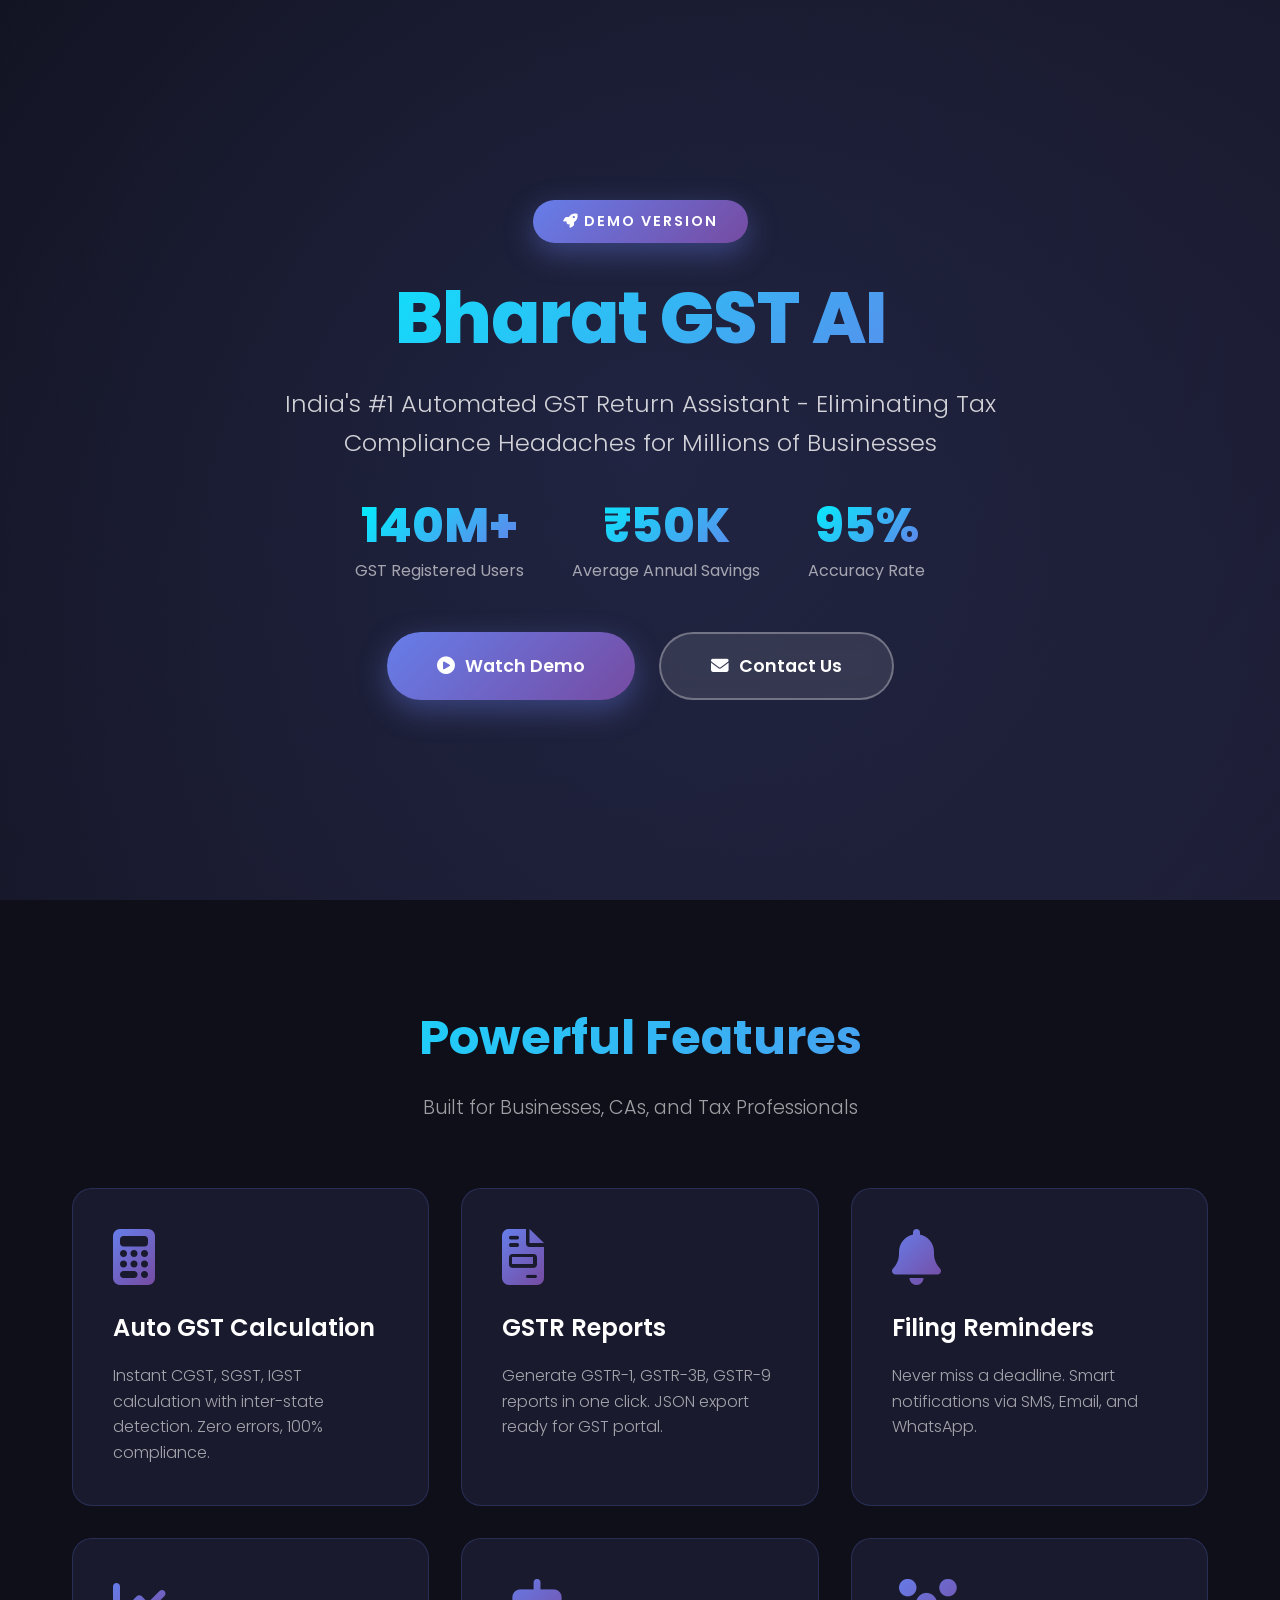
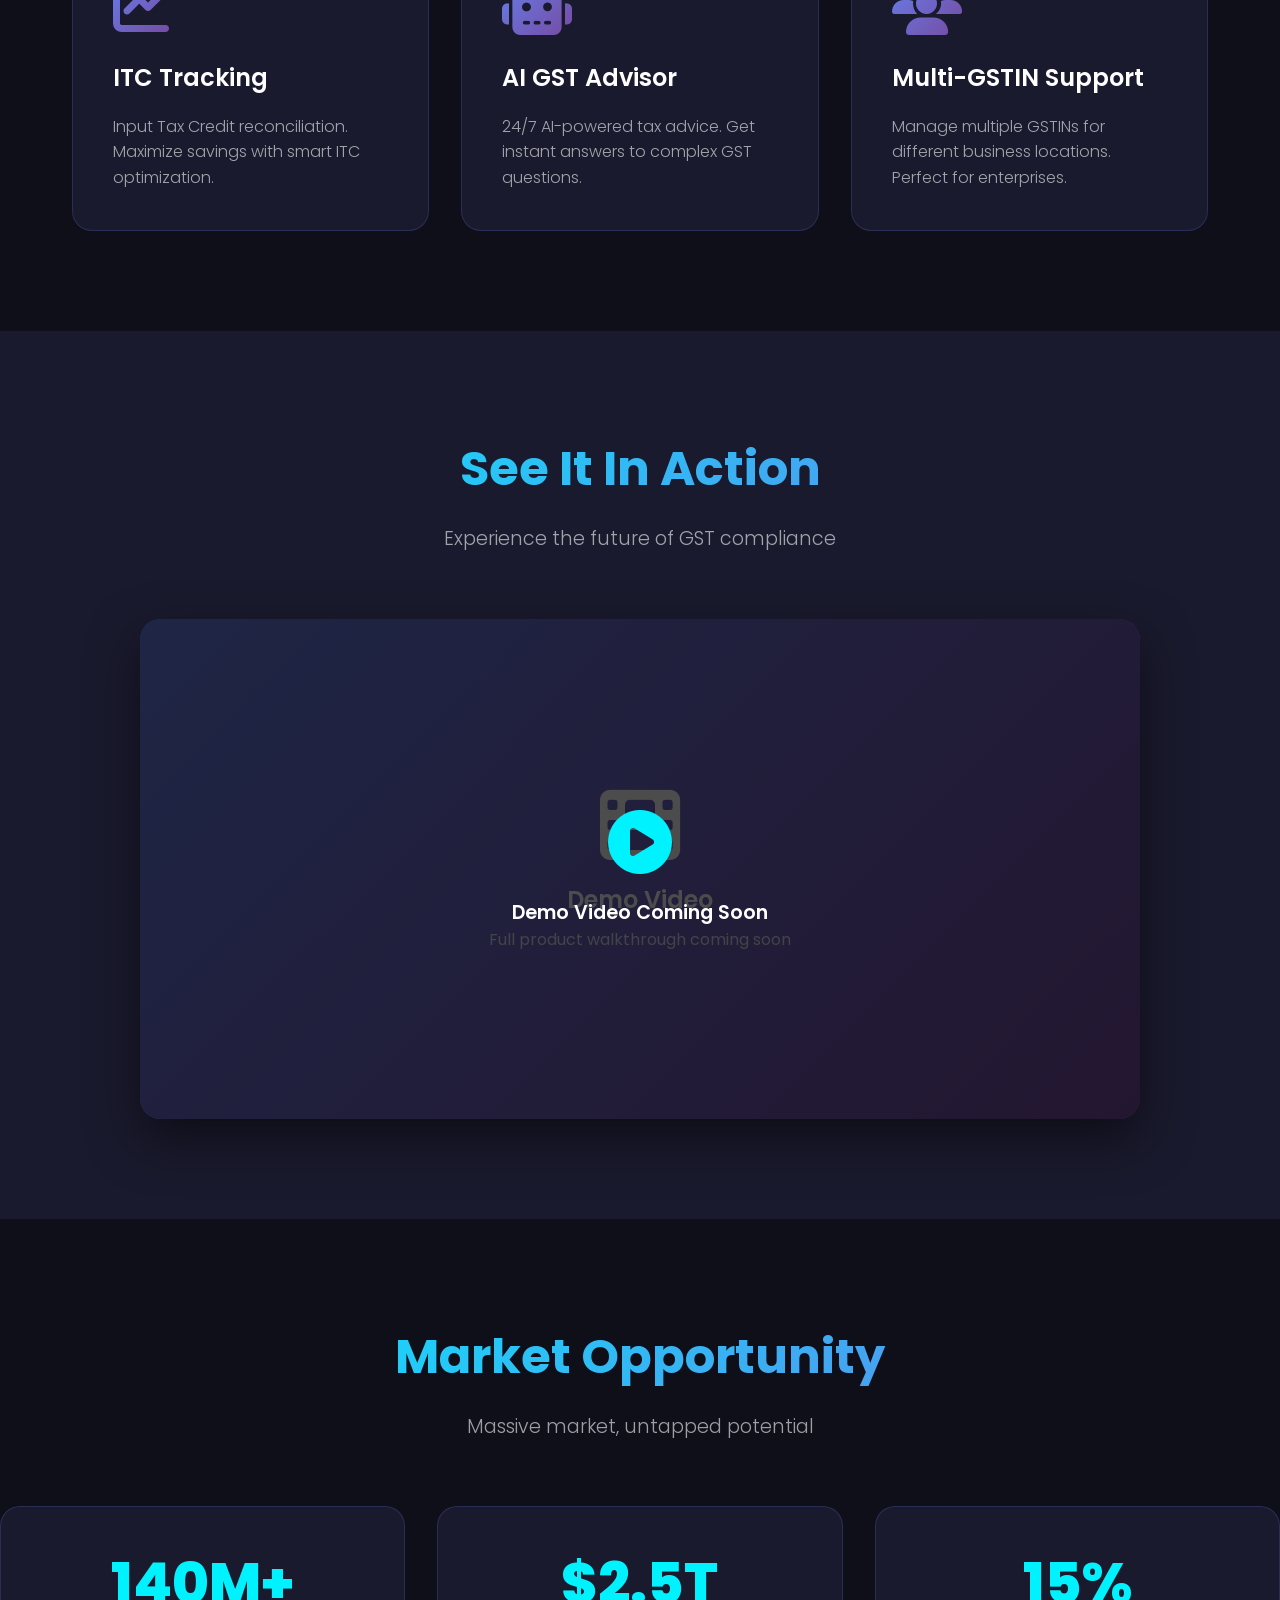
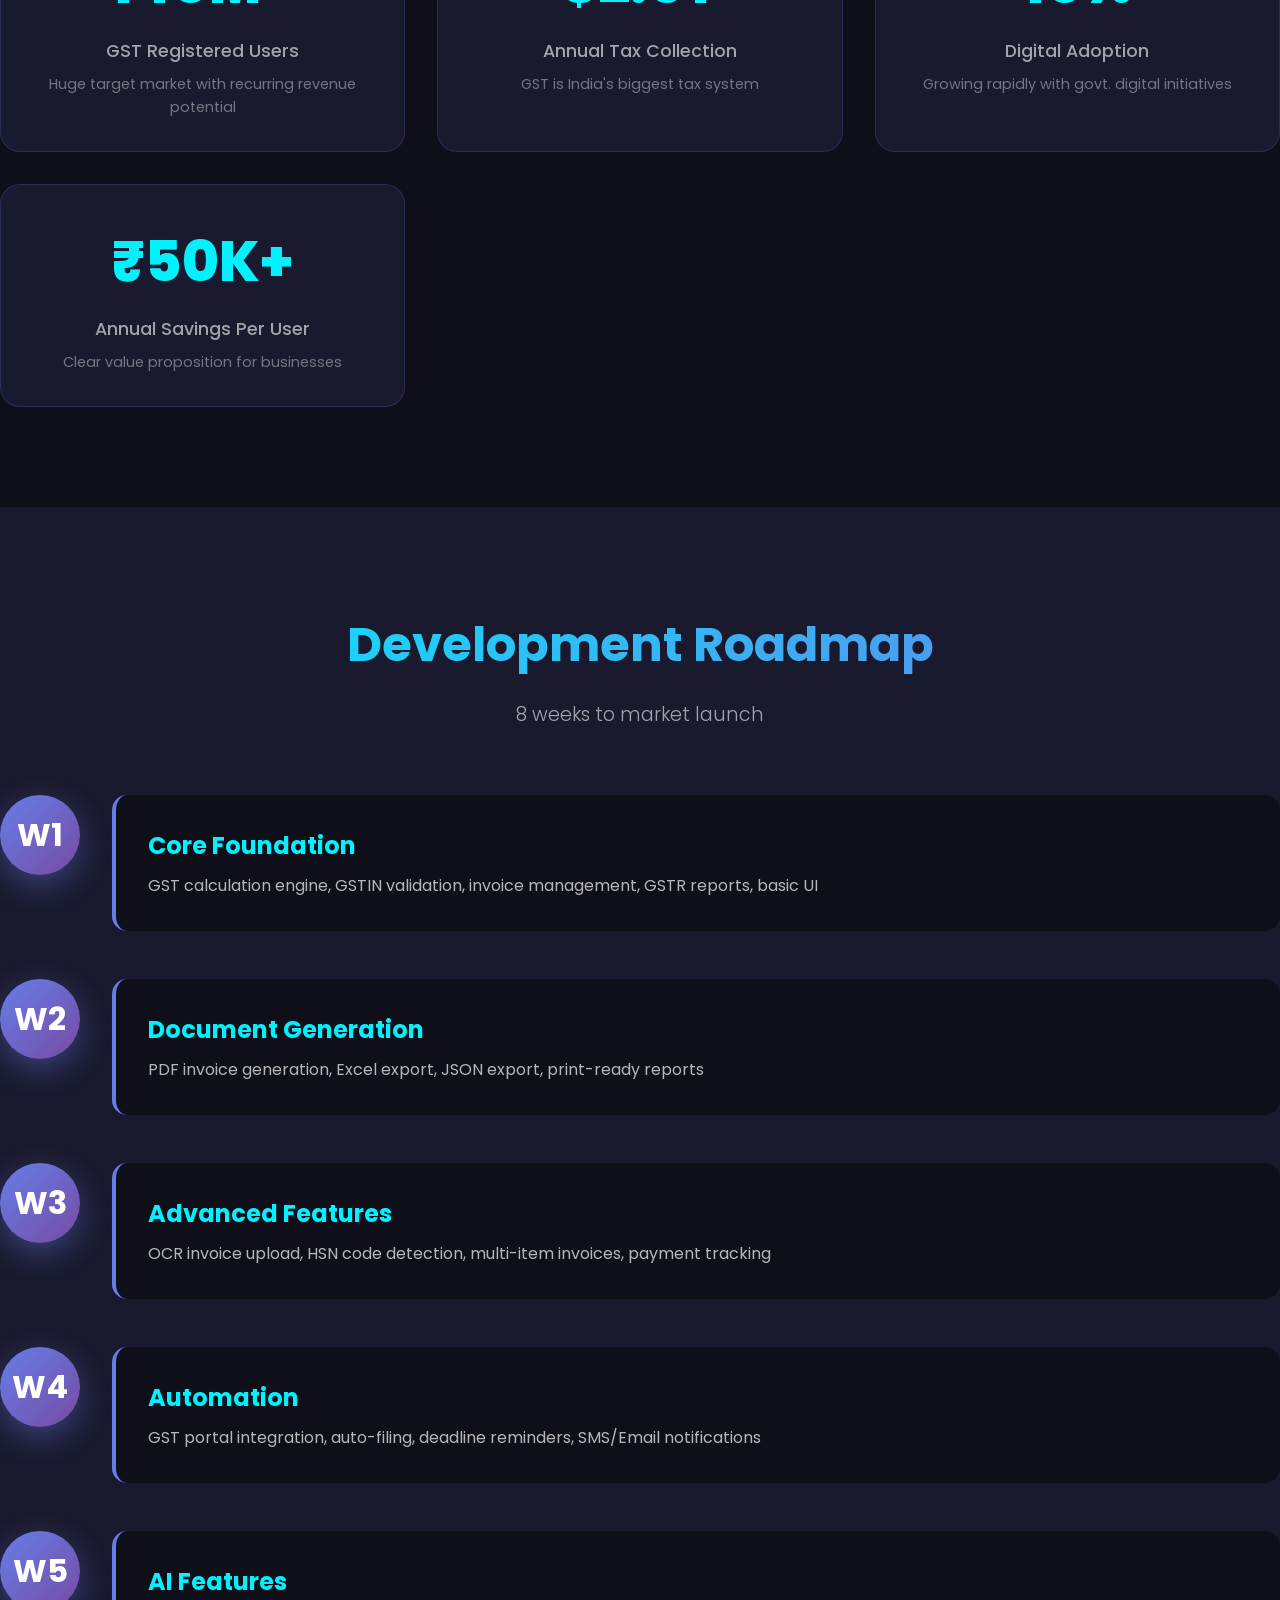
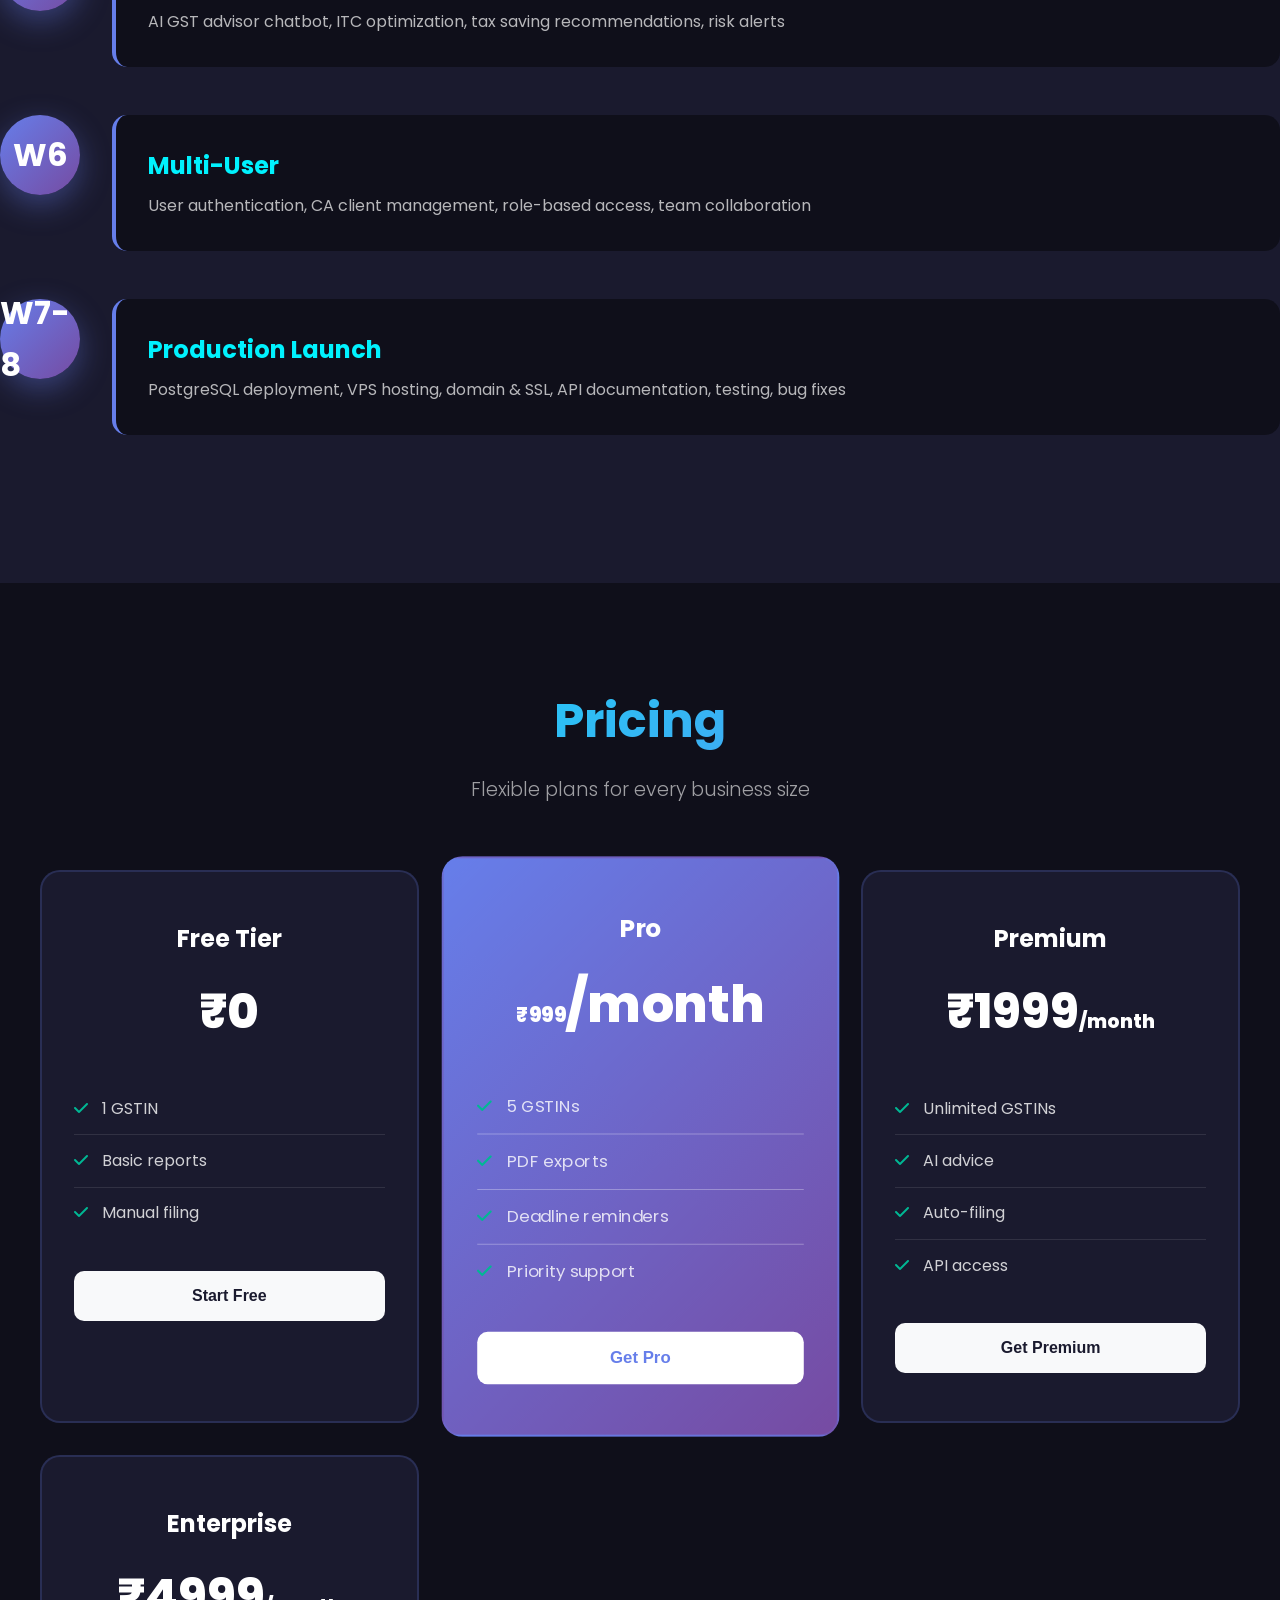
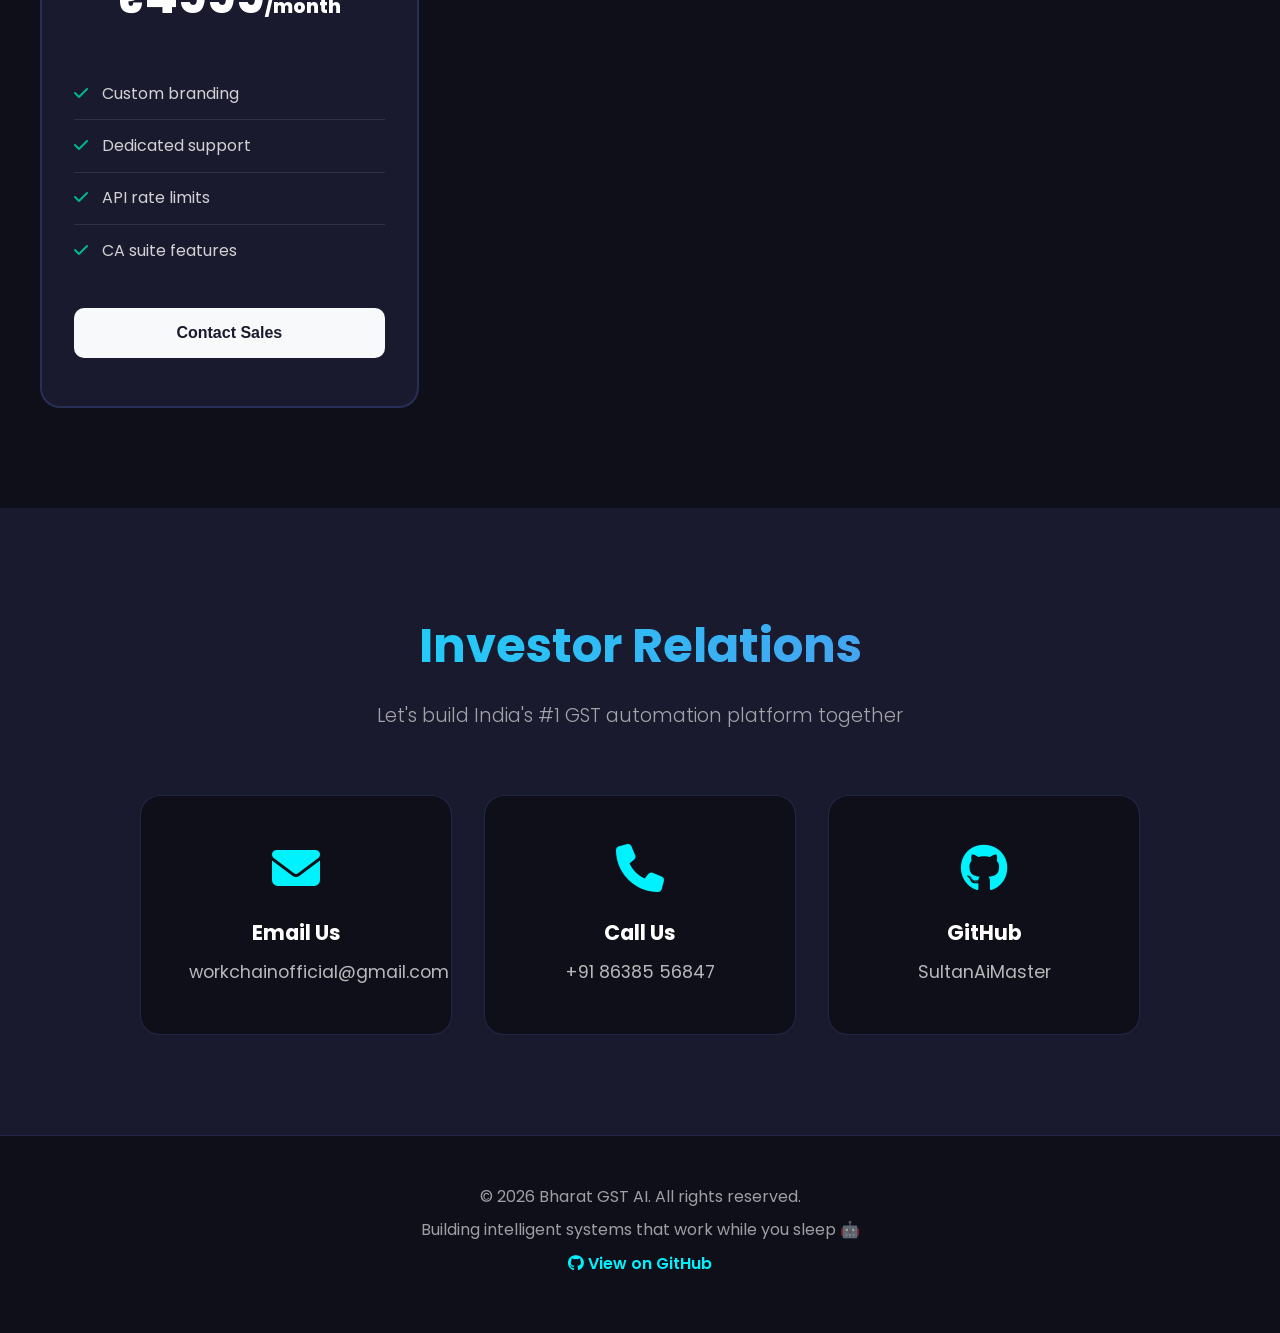
==== index.html @ 95b2fabf "Added investor demo version home page - Professional landing page" ====
<!DOCTYPE html>
<html lang="en">
<head>
    <meta charset="UTF-8">
    <meta name="viewport" content="width=device-width, initial-scale=1.0">
    <title>Bharat GST AI - Demo Version | Investor Pitch</title>
    <link rel="stylesheet" href="https://cdnjs.cloudflare.com/ajax/libs/font-awesome/6.4.0/css/all.min.css">
    <link href="https://fonts.googleapis.com/css2?family=Poppins:wght@300;400;500;600;700;800&display=swap" rel="stylesheet">
    <style>
        :root {
            --primary: #667eea;
            --secondary: #764ba2;
            --accent: #00f2fe;
            --dark: #1a1a2e;
            --darker: #0f0f1a;
            --light: #f8f9fa;
            --success: #00b894;
            --warning: #fdcb6e;
            --danger: #d63031;
        }

        * {
            margin: 0;
            padding: 0;
            box-sizing: border-box;
        }

        body {
            font-family: 'Poppins', sans-serif;
            background: var(--dark);
            color: white;
            overflow-x: hidden;
            line-height: 1.6;
        }

        /* Hero Section */
        .hero {
            min-height: 100vh;
            background: linear-gradient(135deg, var(--darker) 0%, var(--dark) 100%);
            display: flex;
            align-items: center;
            justify-content: center;
            position: relative;
            overflow: hidden;
        }

        .hero::before {
            content: '';
            position: absolute;
            top: -50%;
            left: -50%;
            width: 200%;
            height: 200%;
            background: radial-gradient(circle, rgba(102, 126, 234, 0.15) 0%, transparent 70%);
            animation: pulse 8s ease-in-out infinite;
        }

        @keyframes pulse {
            0%, 100% { transform: scale(1); opacity: 0.5; }
            50% { transform: scale(1.1); opacity: 0.8; }
        }

        .hero-content {
            text-align: center;
            z-index: 2;
            padding: 2rem;
            max-width: 1200px;
        }

        .hero-badge {
            display: inline-block;
            background: linear-gradient(135deg, var(--primary), var(--secondary));
            padding: 10px 30px;
            border-radius: 50px;
            font-size: 0.9rem;
            font-weight: 600;
            letter-spacing: 2px;
            text-transform: uppercase;
            margin-bottom: 2rem;
            box-shadow: 0 10px 30px rgba(102, 126, 234, 0.4);
            animation: float 3s ease-in-out infinite;
        }

        @keyframes float {
            0%, 100% { transform: translateY(0px); }
            50% { transform: translateY(-10px); }
        }

        .hero h1 {
            font-size: 4.5rem;
            font-weight: 800;
            background: linear-gradient(135deg, var(--accent), var(--primary));
            -webkit-background-clip: text;
            -webkit-text-fill-color: transparent;
            background-clip: text;
            margin-bottom: 1.5rem;
            letter-spacing: -1px;
            line-height: 1.2;
        }

        .hero p {
            font-size: 1.5rem;
            color: rgba(255, 255, 255, 0.8);
            margin-bottom: 2.5rem;
            max-width: 800px;
            margin-left: auto;
            margin-right: auto;
            font-weight: 300;
        }

        .hero-stats {
            display: flex;
            justify-content: center;
            gap: 3rem;
            margin-bottom: 3rem;
            flex-wrap: wrap;
        }

        .stat-item {
            text-align: center;
        }

        .stat-number {
            font-size: 3rem;
            font-weight: 800;
            background: linear-gradient(135deg, var(--accent), var(--primary));
            -webkit-background-clip: text;
            -webkit-text-fill-color: transparent;
            background-clip: text;
            line-height: 1;
        }

        .stat-label {
            color: rgba(255, 255, 255, 0.6);
            font-size: 1rem;
            margin-top: 0.5rem;
        }

        .cta-group {
            display: flex;
            gap: 1.5rem;
            justify-content: center;
            flex-wrap: wrap;
        }

        .cta-btn {
            padding: 18px 50px;
            border: none;
            border-radius: 50px;
            font-size: 1.1rem;
            font-weight: 600;
            cursor: pointer;
            transition: all 0.3s;
            text-decoration: none;
            display: inline-flex;
            align-items: center;
            gap: 10px;
        }

        .cta-primary {
            background: linear-gradient(135deg, var(--primary), var(--secondary));
            color: white;
            box-shadow: 0 10px 30px rgba(102, 126, 234, 0.4);
        }

        .cta-primary:hover {
            transform: translateY(-5px);
            box-shadow: 0 15px 40px rgba(102, 126, 234, 0.6);
        }

        .cta-secondary {
            background: rgba(255, 255, 255, 0.1);
            color: white;
            border: 2px solid rgba(255, 255, 255, 0.3);
            backdrop-filter: blur(10px);
        }

        .cta-secondary:hover {
            background: rgba(255, 255, 255, 0.2);
            transform: translateY(-5px);
        }

        /* Features Section */
        .features {
            padding: 100px 0;
            background: var(--darker);
        }

        .features .container {
            max-width: 1200px;
            margin: 0 auto;
            padding: 0 2rem;
        }

        .section-title {
            text-align: center;
            font-size: 3rem;
            font-weight: 700;
            margin-bottom: 1rem;
            background: linear-gradient(135deg, var(--accent), var(--primary));
            -webkit-background-clip: text;
            -webkit-text-fill-color: transparent;
            background-clip: text;
        }

        .section-subtitle {
            text-align: center;
            font-size: 1.2rem;
            color: rgba(255, 255, 255, 0.6);
            margin-bottom: 4rem;
            font-weight: 300;
        }

        .features-grid {
            display: grid;
            grid-template-columns: repeat(auto-fit, minmax(350px, 1fr));
            gap: 2rem;
        }

        .feature-card {
            background: var(--dark);
            border-radius: 20px;
            padding: 2.5rem;
            border: 1px solid rgba(102, 126, 234, 0.2);
            transition: all 0.3s;
            position: relative;
            overflow: hidden;
        }

        .feature-card::before {
            content: '';
            position: absolute;
            top: 0;
            left: -100%;
            width: 100%;
            height: 100%;
            background: linear-gradient(90deg, transparent, rgba(102, 126, 234, 0.1), transparent);
            transition: left 0.5s;
        }

        .feature-card:hover::before {
            left: 100%;
        }

        .feature-card:hover {
            transform: translateY(-10px);
            border-color: var(--primary);
            box-shadow: 0 20px 50px rgba(102, 126, 234, 0.3);
        }

        .feature-icon {
            font-size: 3.5rem;
            margin-bottom: 1.5rem;
            background: linear-gradient(135deg, var(--primary), var(--secondary));
            -webkit-background-clip: text;
            -webkit-text-fill-color: transparent;
            background-clip: text;
        }

        .feature-card h3 {
            font-size: 1.5rem;
            margin-bottom: 1rem;
            font-weight: 600;
        }

        .feature-card p {
            color: rgba(255, 255, 255, 0.6);
            font-size: 1rem;
            font-weight: 300;
        }

        /* Demo Section */
        .demo {
            padding: 100px 0;
            background: var(--dark);
        }

        .demo-video {
            max-width: 1000px;
            margin: 0 auto;
            border-radius: 20px;
            overflow: hidden;
            box-shadow: 0 20px 50px rgba(0, 0, 0, 0.5);
            position: relative;
        }

        .demo-video video {
            width: 100%;
            display: block;
        }

        .demo-overlay {
            position: absolute;
            top: 0;
            left: 0;
            right: 0;
            bottom: 0;
            background: rgba(0, 0, 0, 0.7);
            display: flex;
            align-items: center;
            justify-content: center;
            flex-direction: column;
            gap: 1.5rem;
        }

        .demo-overlay i {
            font-size: 4rem;
            color: var(--accent);
            animation: pulse 2s ease-in-out infinite;
        }

        .demo-overlay p {
            font-size: 1.2rem;
            font-weight: 600;
        }

        /* Market Size Section */
        .market-size {
            padding: 100px 0;
            background: var(--darker);
        }

        .market-grid {
            display: grid;
            grid-template-columns: repeat(auto-fit, minmax(300px, 1fr));
            gap: 2rem;
        }

        .market-card {
            background: var(--dark);
            border-radius: 20px;
            padding: 2rem;
            text-align: center;
            border: 1px solid rgba(102, 126, 234, 0.2);
        }

        .market-number {
            font-size: 3.5rem;
            font-weight: 800;
            margin-bottom: 0.5rem;
            color: var(--accent);
        }

        .market-label {
            font-size: 1.1rem;
            color: rgba(255, 255, 255, 0.6);
            font-weight: 500;
        }

        .market-card p {
            color: rgba(255, 255, 255, 0.4);
            font-size: 0.9rem;
            margin-top: 0.5rem;
        }

        /* Timeline Section */
        .timeline {
            padding: 100px 0;
            background: var(--dark);
        }

        .timeline-item {
            display: flex;
            gap: 2rem;
            margin-bottom: 3rem;
            align-items: flex-start;
        }

        .timeline-marker {
            width: 80px;
            height: 80px;
            border-radius: 50%;
            background: linear-gradient(135deg, var(--primary), var(--secondary));
            display: flex;
            align-items: center;
            justify-content: center;
            flex-shrink: 0;
            font-size: 2rem;
            font-weight: 700;
            box-shadow: 0 10px 30px rgba(102, 126, 234, 0.4);
        }

        .timeline-content {
            flex: 1;
            background: var(--darker);
            padding: 2rem;
            border-radius: 15px;
            border-left: 4px solid var(--primary);
        }

        .timeline-content h3 {
            font-size: 1.5rem;
            margin-bottom: 0.5rem;
            color: var(--accent);
        }

        .timeline-content p {
            color: rgba(255, 255, 255, 0.7);
        }

        /* Pricing Section */
        .pricing {
            padding: 100px 0;
            background: var(--darker);
        }

        .pricing-grid {
            display: grid;
            grid-template-columns: repeat(auto-fit, minmax(300px, 1fr));
            gap: 2rem;
            max-width: 1200px;
            margin: 0 auto;
        }

        .pricing-card {
            background: var(--dark);
            border-radius: 20px;
            padding: 3rem 2rem;
            text-align: center;
            border: 2px solid rgba(102, 126, 234, 0.2);
            transition: all 0.3s;
        }

        .pricing-card:hover {
            transform: translateY(-10px);
            border-color: var(--primary);
            box-shadow: 0 20px 50px rgba(102, 126, 234, 0.3);
        }

        .pricing-card.featured {
            background: linear-gradient(135deg, var(--primary), var(--secondary));
            transform: scale(1.05);
        }

        .pricing-card.featured:hover {
            transform: scale(1.05) translateY(-10px);
        }

        .pricing-name {
            font-size: 1.5rem;
            font-weight: 700;
            margin-bottom: 1rem;
        }

        .pricing-price {
            font-size: 3rem;
            font-weight: 800;
            margin-bottom: 2rem;
        }

        .pricing-amount {
            font-size: 1.2rem;
        }

        .pricing-features {
            list-style: none;
            text-align: left;
            margin-bottom: 2rem;
        }

        .pricing-features li {
            padding: 0.8rem 0;
            border-bottom: 1px solid rgba(255, 255, 255, 0.1);
            color: rgba(255, 255, 255, 0.8);
        }

        .pricing-features li:last-child {
            border-bottom: none;
        }

        .pricing-features i {
            color: var(--success);
            margin-right: 10px;
        }

        .pricing-btn {
            width: 100%;
            padding: 1rem 2rem;
            border: none;
            border-radius: 10px;
            font-size: 1rem;
            font-weight: 600;
            cursor: pointer;
            transition: all 0.3s;
            background: var(--light);
            color: var(--dark);
        }

        .pricing-btn:hover {
            transform: scale(1.05);
        }

        /* Contact Section */
        .contact {
            padding: 100px 0;
            background: var(--dark);
            text-align: center;
        }

        .contact-grid {
            display: grid;
            grid-template-columns: repeat(auto-fit, minmax(300px, 1fr));
            gap: 2rem;
            max-width: 1000px;
            margin: 0 auto;
        }

        .contact-card {
            background: var(--darker);
            padding: 3rem;
            border-radius: 20px;
            border: 1px solid rgba(102, 126, 234, 0.2);
            transition: all 0.3s;
        }

        .contact-card:hover {
            transform: translateY(-5px);
            border-color: var(--primary);
        }

        .contact-card i {
            font-size: 3rem;
            margin-bottom: 1.5rem;
            color: var(--accent);
        }

        .contact-card h3 {
            font-size: 1.3rem;
            margin-bottom: 0.5rem;
        }

        .contact-card p {
            color: rgba(255, 255, 255, 0.7);
            font-size: 1.1rem;
        }

        /* Footer */
        footer {
            background: var(--darker);
            padding: 3rem 2rem;
            text-align: center;
            border-top: 1px solid rgba(102, 126, 234, 0.2);
        }

        footer p {
            color: rgba(255, 255, 255, 0.6);
            margin-bottom: 0.5rem;
        }

        footer .github-link {
            color: var(--accent);
            text-decoration: none;
            font-weight: 600;
            transition: all 0.3s;
        }

        footer .github-link:hover {
            color: var(--primary);
        }

        /* Responsive */
        @media (max-width: 768px) {
            .hero h1 {
                font-size: 2.8rem;
            }

            .hero p {
                font-size: 1.1rem;
            }

            .hero-stats {
                gap: 1.5rem;
            }

            .stat-number {
                font-size: 2.5rem;
            }

            .features-grid,
            .market-grid,
            .pricing-grid {
                grid-template-columns: 1fr;
            }

            .timeline-item {
                flex-direction: column;
            }

            .timeline-marker {
                width: 60px;
                height: 60px;
                font-size: 1.5rem;
            }

            section {
                padding: 60px 0;
            }
        }

        /* Animations */
        .fade-in {
            animation: fadeIn 1s ease-in;
        }

        @keyframes fadeIn {
            from {
                opacity: 0;
                transform: translateY(30px);
            }
            to {
                opacity: 1;
                transform: translateY(0);
            }
        }

        .slide-up {
            animation: slideUp 0.8s ease-out;
        }

        @keyframes slideUp {
            from {
                opacity: 0;
                transform: translateY(50px);
            }
            to {
                opacity: 1;
                transform: translateY(0);
            }
        }
    </style>
</head>
<body>
    <!-- Hero Section -->
    <section class="hero">
        <div class="hero-content">
            <span class="hero-badge">
                <i class="fas fa-rocket"></i> DEMO VERSION
            </span>
            <h1>Bharat GST AI</h1>
            <p>India's #1 Automated GST Return Assistant - Eliminating Tax Compliance Headaches for Millions of Businesses</p>
            
            <div class="hero-stats fade-in">
                <div class="stat-item">
                    <div class="stat-number">140M+</div>
                    <div class="stat-label">GST Registered Users</div>
                </div>
                <div class="stat-item">
                    <div class="stat-number">₹50K</div>
                    <div class="stat-label">Average Annual Savings</div>
                </div>
                <div class="stat-item">
                    <div class="stat-number">95%</div>
                    <div class="stat-label">Accuracy Rate</div>
                </div>
            </div>
            
            <div class="cta-group slide-up">
                <a href="#demo" class="cta-btn cta-primary">
                    <i class="fas fa-play-circle"></i> Watch Demo
                </a>
                <a href="#contact" class="cta-btn cta-secondary">
                    <i class="fas fa-envelope"></i> Contact Us
                </a>
            </div>
        </div>
    </section>

    <!-- Features Section -->
    <section class="features" id="features">
        <div class="container">
            <h2 class="section-title">Powerful Features</h2>
            <p class="section-subtitle">Built for Businesses, CAs, and Tax Professionals</p>
            
            <div class="features-grid">
                <div class="feature-card slide-up" style="animation-delay: 0.1s;">
                    <i class="fas fa-calculator feature-icon"></i>
                    <h3>Auto GST Calculation</h3>
                    <p>Instant CGST, SGST, IGST calculation with inter-state detection. Zero errors, 100% compliance.</p>
                </div>
                
                <div class="feature-card slide-up" style="animation-delay: 0.2s;">
                    <i class="fas fa-file-invoice feature-icon"></i>
                    <h3>GSTR Reports</h3>
                    <p>Generate GSTR-1, GSTR-3B, GSTR-9 reports in one click. JSON export ready for GST portal.</p>
                </div>
                
                <div class="feature-card slide-up" style="animation-delay: 0.3s;">
                    <i class="fas fa-bell feature-icon"></i>
                    <h3>Filing Reminders</h3>
                    <p>Never miss a deadline. Smart notifications via SMS, Email, and WhatsApp.</p>
                </div>
                
                <div class="feature-card slide-up" style="animation-delay: 0.4s;">
                    <i class="fas fa-chart-line feature-icon"></i>
                    <h3>ITC Tracking</h3>
                    <p>Input Tax Credit reconciliation. Maximize savings with smart ITC optimization.</p>
                </div>
                
                <div class="feature-card slide-up" style="animation-delay: 0.5s;">
                    <i class="fas fa-robot feature-icon"></i>
                    <h3>AI GST Advisor</h3>
                    <p>24/7 AI-powered tax advice. Get instant answers to complex GST questions.</p>
                </div>
                
                <div class="feature-card slide-up" style="animation-delay: 0.6s;">
                    <i class="fas fa-users feature-icon"></i>
                    <h3>Multi-GSTIN Support</h3>
                    <p>Manage multiple GSTINs for different business locations. Perfect for enterprises.</p>
                </div>
            </div>
        </div>
    </section>

    <!-- Demo Section -->
    <section class="demo" id="demo">
        <div class="container">
            <h2 class="section-title">See It In Action</h2>
            <p class="section-subtitle">Experience the future of GST compliance</p>
            
            <div class="demo-video slide-up">
                <div class="demo-overlay">
                    <i class="fas fa-play-circle"></i>
                    <p>Demo Video Coming Soon</p>
                </div>
                <!-- Placeholder for demo video -->
                <div style="background: linear-gradient(135deg, var(--primary), var(--secondary)); height: 500px; display: flex; align-items: center; justify-content: center; border-radius: 20px;">
                    <div style="text-align: center;">
                        <i class="fas fa-film" style="font-size: 5rem; color: white; margin-bottom: 1rem;"></i>
                        <p style="color: white; font-size: 1.5rem; font-weight: 600;">Demo Video</p>
                        <p style="color: rgba(255,255,255,0.8); margin-top: 0.5rem;">Full product walkthrough coming soon</p>
                    </div>
                </div>
            </div>
        </div>
    </section>

    <!-- Market Size Section -->
    <section class="market-size">
        <div class="container">
            <h2 class="section-title">Market Opportunity</h2>
            <p class="section-subtitle">Massive market, untapped potential</p>
            
            <div class="market-grid">
                <div class="market-card slide-up">
                    <div class="market-number">140M+</div>
                    <div class="market-label">GST Registered Users</div>
                    <p>Huge target market with recurring revenue potential</p>
                </div>
                
                <div class="market-card slide-up" style="animation-delay: 0.1s;">
                    <div class="market-number">$2.5T</div>
                    <div class="market-label">Annual Tax Collection</div>
                    <p>GST is India's biggest tax system</p>
                </div>
                
                <div class="market-card slide-up" style="animation-delay: 0.2s;">
                    <div class="market-number">15%</div>
                    <div class="market-label">Digital Adoption</div>
                    <p>Growing rapidly with govt. digital initiatives</p>
                </div>
                
                <div class="market-card slide-up" style="animation-delay: 0.3s;">
                    <div class="market-number">₹50K+</div>
                    <div class="market-label">Annual Savings Per User</div>
                    <p>Clear value proposition for businesses</p>
                </div>
            </div>
        </div>
    </section>

    <!-- Timeline Section -->
    <section class="timeline">
        <div class="container">
            <h2 class="section-title">Development Roadmap</h2>
            <p class="section-subtitle">8 weeks to market launch</p>
            
            <div class="timeline-item slide-up">
                <div class="timeline-marker">W1</div>
                <div class="timeline-content">
                    <h3>Core Foundation</h3>
                    <p>GST calculation engine, GSTIN validation, invoice management, GSTR reports, basic UI</p>
                </div>
            </div>
            
            <div class="timeline-item slide-up" style="animation-delay: 0.1s;">
                <div class="timeline-marker">W2</div>
                <div class="timeline-content">
                    <h3>Document Generation</h3>
                    <p>PDF invoice generation, Excel export, JSON export, print-ready reports</p>
                </div>
            </div>
            
            <div class="timeline-item slide-up" style="animation-delay: 0.2s;">
                <div class="timeline-marker">W3</div>
                <div class="timeline-content">
                    <h3>Advanced Features</h3>
                    <p>OCR invoice upload, HSN code detection, multi-item invoices, payment tracking</p>
                </div>
            </div>
            
            <div class="timeline-item slide-up" style="animation-delay: 0.3s;">
                <div class="timeline-marker">W4</div>
                <div class="timeline-content">
                    <h3>Automation</h3>
                    <p>GST portal integration, auto-filing, deadline reminders, SMS/Email notifications</p>
                </div>
            </div>
            
            <div class="timeline-item slide-up" style="animation-delay: 0.4s;">
                <div class="timeline-marker">W5</div>
                <div class="timeline-content">
                    <h3>AI Features</h3>
                    <p>AI GST advisor chatbot, ITC optimization, tax saving recommendations, risk alerts</p>
                </div>
            </div>
            
            <div class="timeline-item slide-up" style="animation-delay: 0.5s;">
                <div class="timeline-marker">W6</div>
                <div class="timeline-content">
                    <h3>Multi-User</h3>
                    <p>User authentication, CA client management, role-based access, team collaboration</p>
                </div>
            </div>
            
            <div class="timeline-item slide-up" style="animation-delay: 0.6s;">
                <div class="timeline-marker">W7-8</div>
                <div class="timeline-content">
                    <h3>Production Launch</h3>
                    <p>PostgreSQL deployment, VPS hosting, domain & SSL, API documentation, testing, bug fixes</p>
                </div>
            </div>
        </div>
    </section>

    <!-- Pricing Section -->
    <section class="pricing" id="pricing">
        <div class="container">
            <h2 class="section-title">Pricing</h2>
            <p class="section-subtitle">Flexible plans for every business size</p>
            
            <div class="pricing-grid">
                <div class="pricing-card slide-up">
                    <div class="pricing-name">Free Tier</div>
                    <div class="pricing-price">₹0</div>
                    <ul class="pricing-features">
                        <li><i class="fas fa-check"></i> 1 GSTIN</li>
                        <li><i class="fas fa-check"></i> Basic reports</li>
                        <li><i class="fas fa-check"></i> Manual filing</li>
                    </ul>
                    <button class="pricing-btn">Start Free</button>
                </div>
                
                <div class="pricing-card featured slide-up" style="animation-delay: 0.1s;">
                    <div class="pricing-name" style="color: white;">Pro</div>
                    <div class="pricing-price" style="color: white;">
                        <span class="pricing-amount" style="color: white;">₹999</span>/month
                    </div>
                    <ul class="pricing-features" style="color: white;">
                        <li style="border-color: rgba(255,255,255,0.3);"><i class="fas fa-check"></i> 5 GSTINs</li>
                        <li style="border-color: rgba(255,255,255,0.3);"><i class="fas fa-check"></i> PDF exports</li>
                        <li style="border-color: rgba(255,255,255,0.3);"><i class="fas fa-check"></i> Deadline reminders</li>
                        <li style="border-color: rgba(255,255,255,0.3);"><i class="fas fa-check"></i> Priority support</li>
                    </ul>
                    <button class="pricing-btn" style="background: white; color: var(--primary);">Get Pro</button>
                </div>
                
                <div class="pricing-card slide-up" style="animation-delay: 0.2s;">
                    <div class="pricing-name">Premium</div>
                    <div class="pricing-price">₹1999<span class="pricing-amount">/month</span></div>
                    <ul class="pricing-features">
                        <li><i class="fas fa-check"></i> Unlimited GSTINs</li>
                        <li><i class="fas fa-check"></i> AI advice</li>
                        <li><i class="fas fa-check"></i> Auto-filing</li>
                        <li><i class="fas fa-check"></i> API access</li>
                    </ul>
                    <button class="pricing-btn">Get Premium</button>
                </div>
                
                <div class="pricing-card slide-up" style="animation-delay: 0.3s;">
                    <div class="pricing-name">Enterprise</div>
                    <div class="pricing-price">₹4999<span class="pricing-amount">/month</span></div>
                    <ul class="pricing-features">
                        <li><i class="fas fa-check"></i> Custom branding</li>
                        <li><i class="fas fa-check"></i> Dedicated support</li>
                        <li><i class="fas fa-check"></i> API rate limits</li>
                        <li><i class="fas fa-check"></i> CA suite features</li>
                    </ul>
                    <button class="pricing-btn">Contact Sales</button>
                </div>
            </div>
        </div>
    </section>

    <!-- Contact Section -->
    <section class="contact" id="contact">
        <div class="container">
            <h2 class="section-title">Investor Relations</h2>
            <p class="section-subtitle">Let's build India's #1 GST automation platform together</p>
            
            <div class="contact-grid">
                <div class="contact-card slide-up">
                    <i class="fas fa-envelope"></i>
                    <h3>Email Us</h3>
                    <p>workchainofficial@gmail.com</p>
                </div>
                
                <div class="contact-card slide-up" style="animation-delay: 0.1s;">
                    <i class="fas fa-phone"></i>
                    <h3>Call Us</h3>
                    <p>+91 86385 56847</p>
                </div>
                
                <div class="contact-card slide-up" style="animation-delay: 0.2s;">
                    <i class="fab fa-github"></i>
                    <h3>GitHub</h3>
                    <p>SultanAiMaster</p>
                </div>
            </div>
        </div>
    </section>

    <!-- Footer -->
    <footer>
        <p>&copy; 2026 Bharat GST AI. All rights reserved.</p>
        <p>Building intelligent systems that work while you sleep 🤖</p>
        <p>
            <a href="https://github.com/SultanAiMaster/gst-automation-agent" target="_blank" class="github-link">
                <i class="fab fa-github"></i> View on GitHub
            </a>
        </p>
    </footer>
</body>
</html>
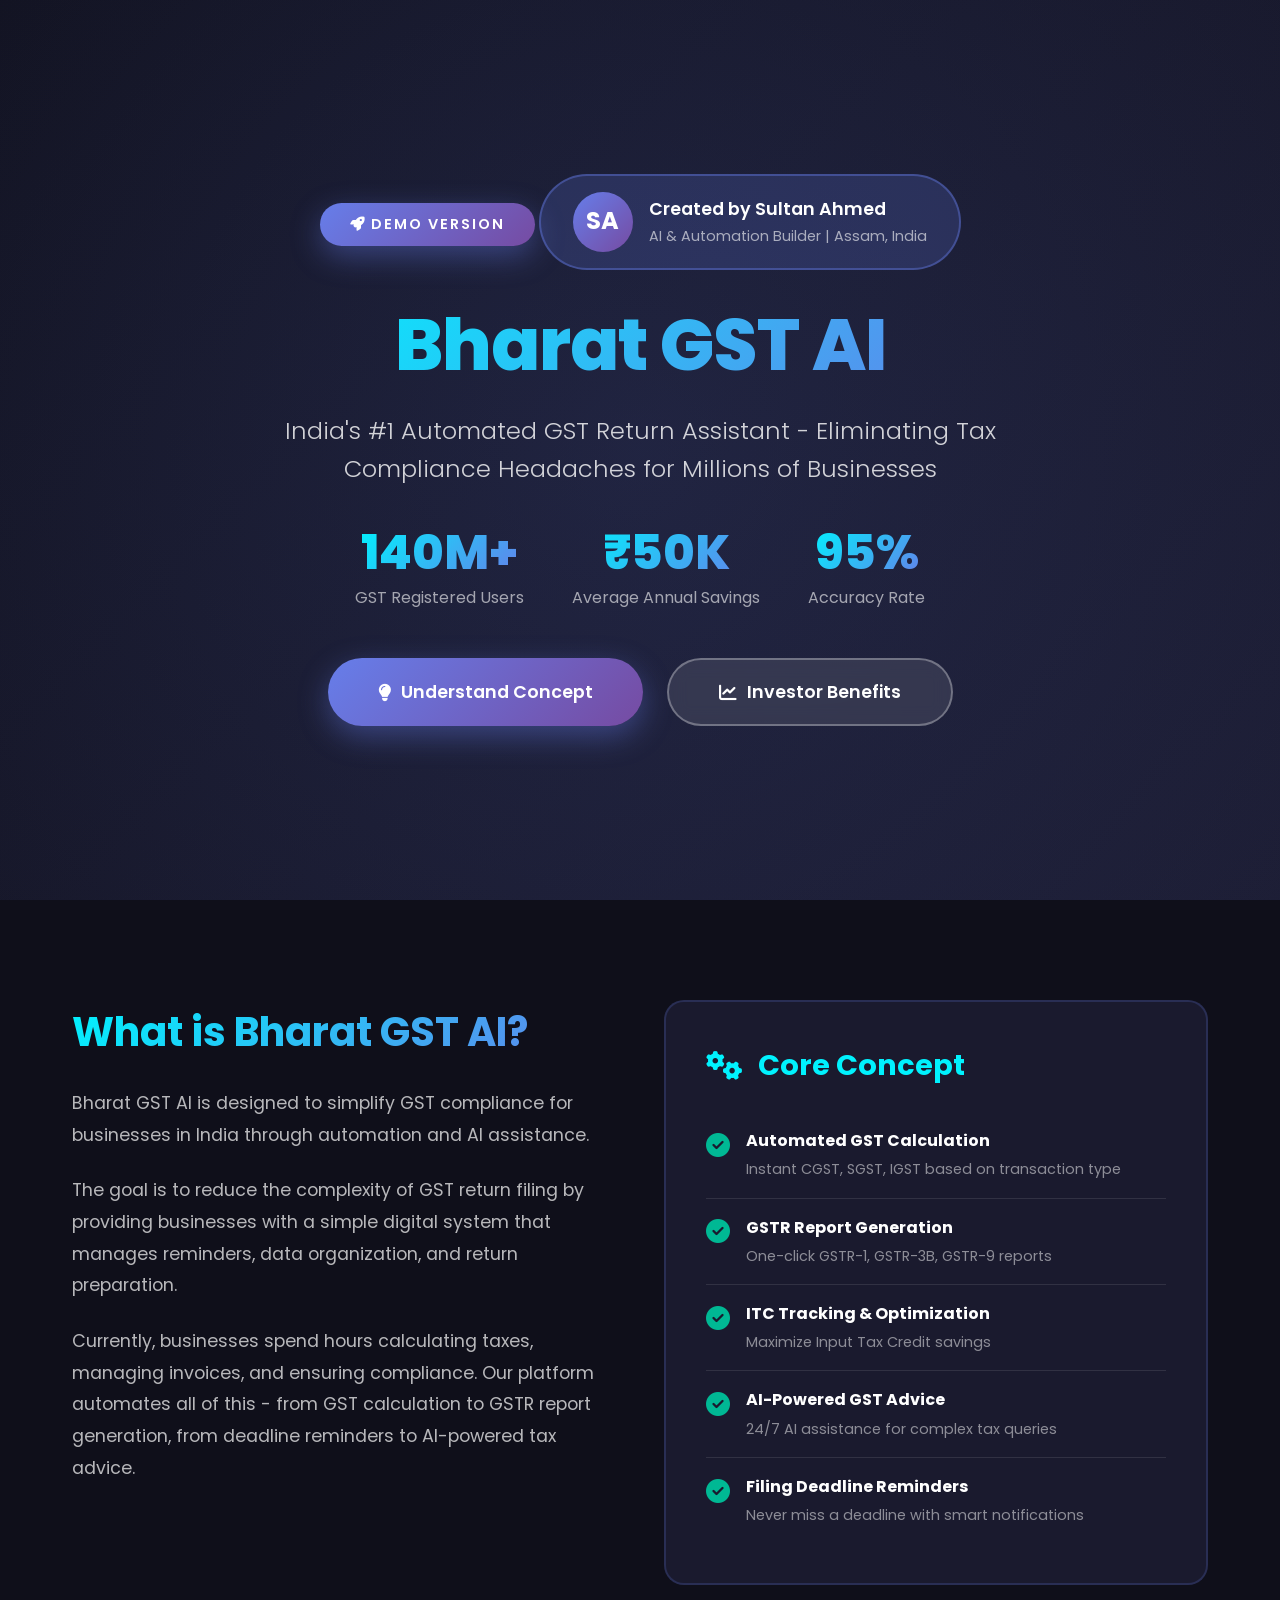
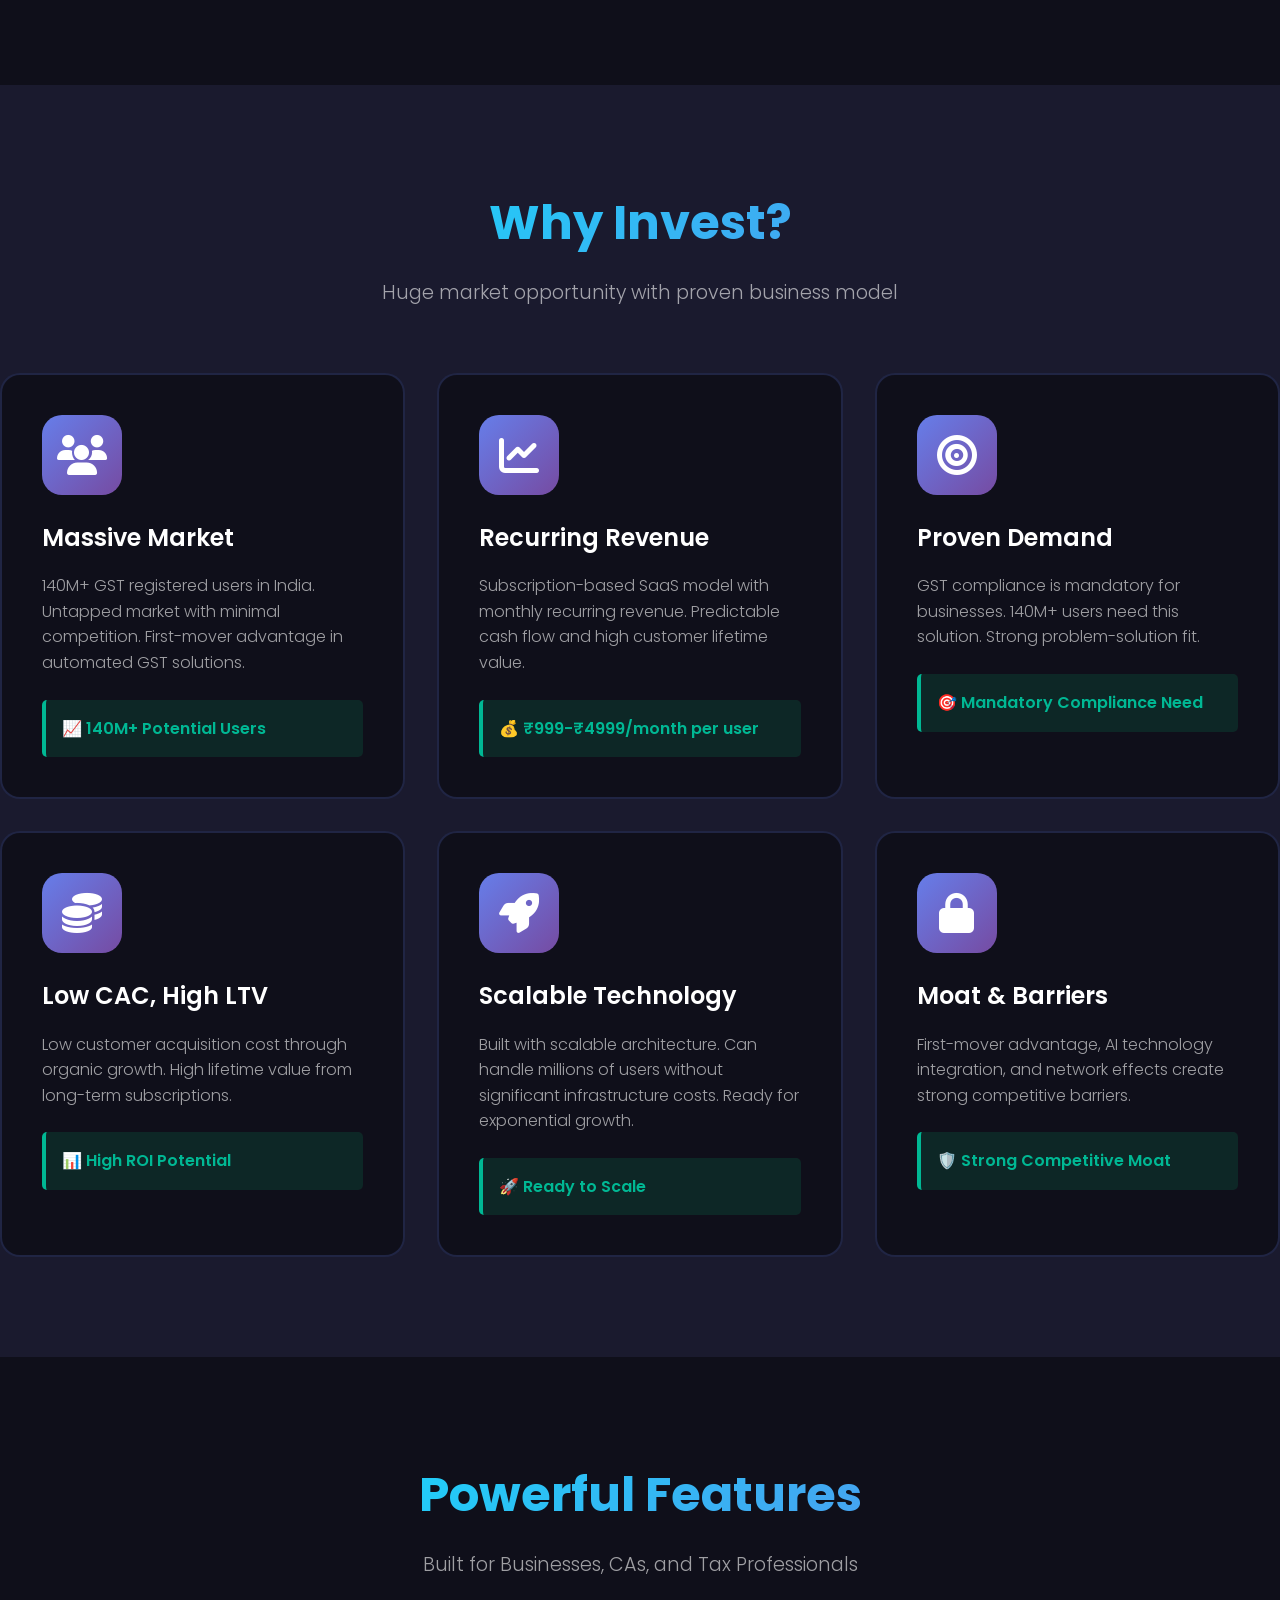
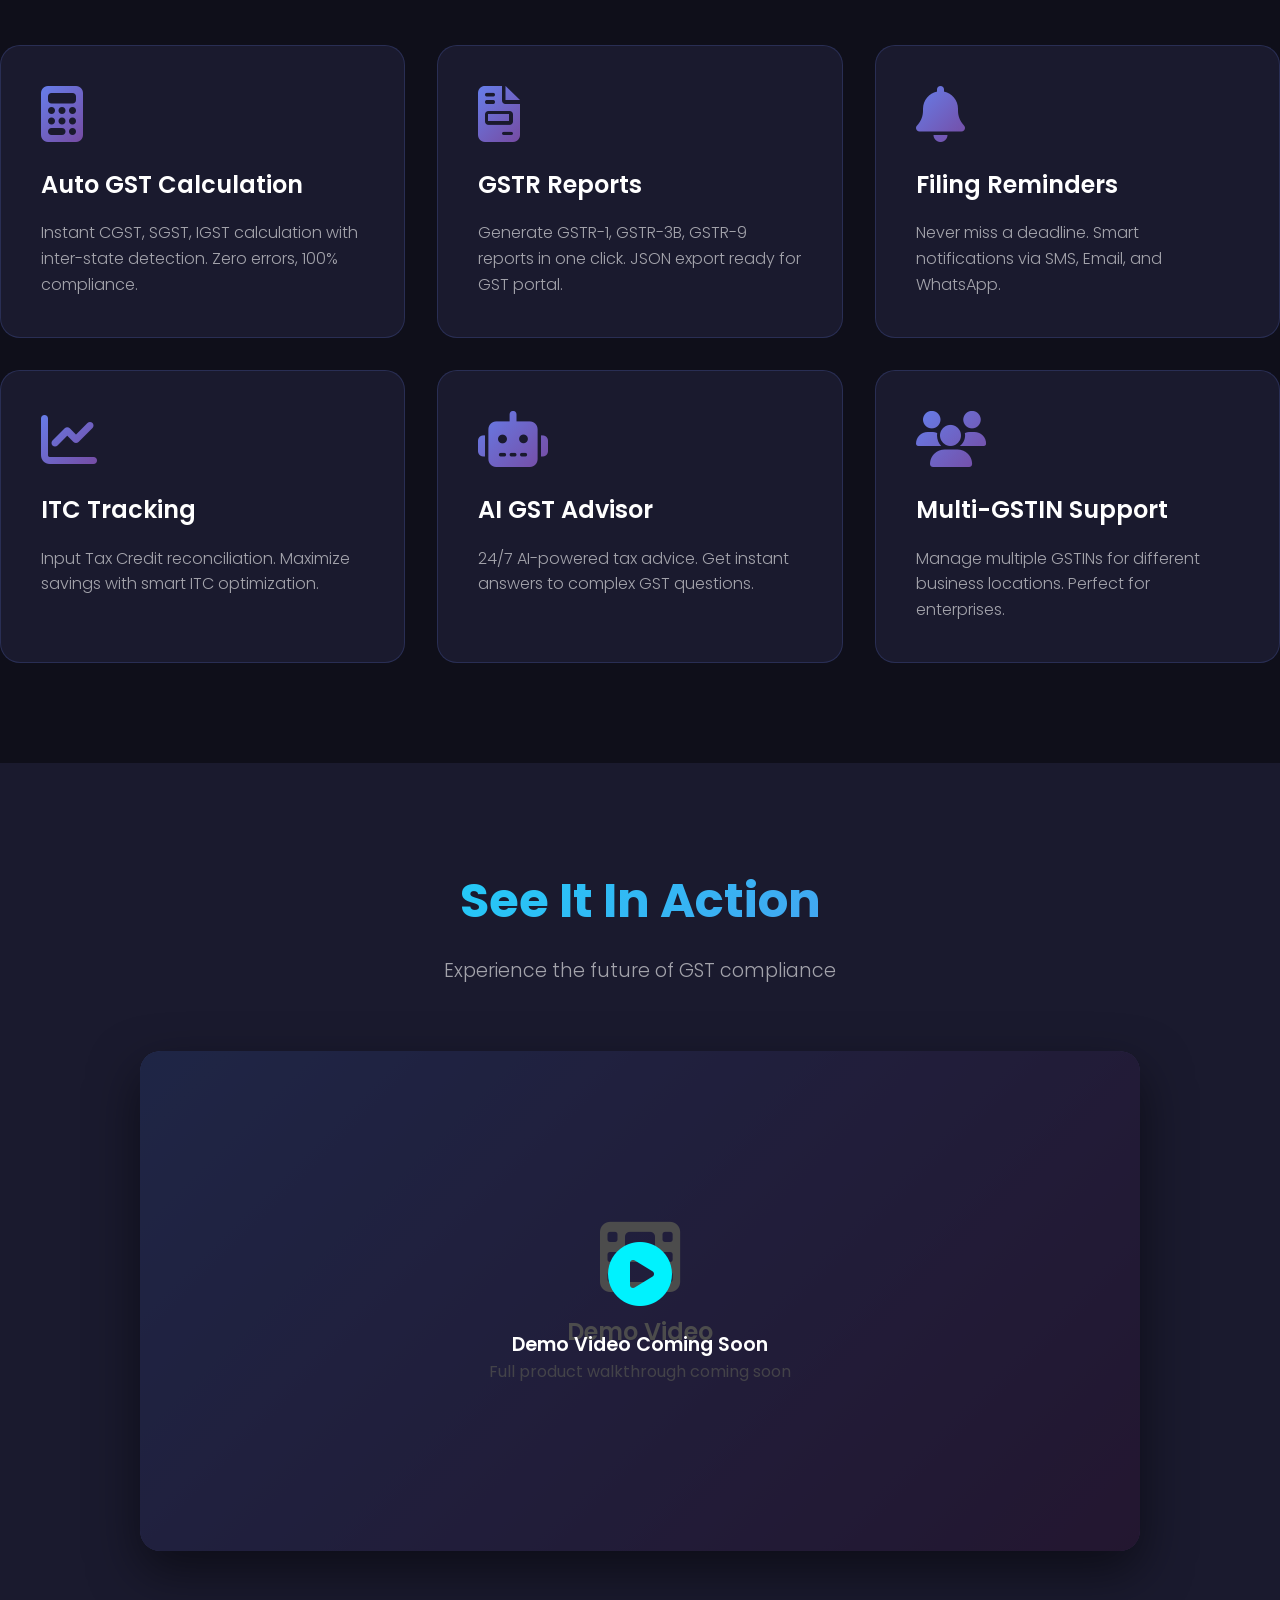
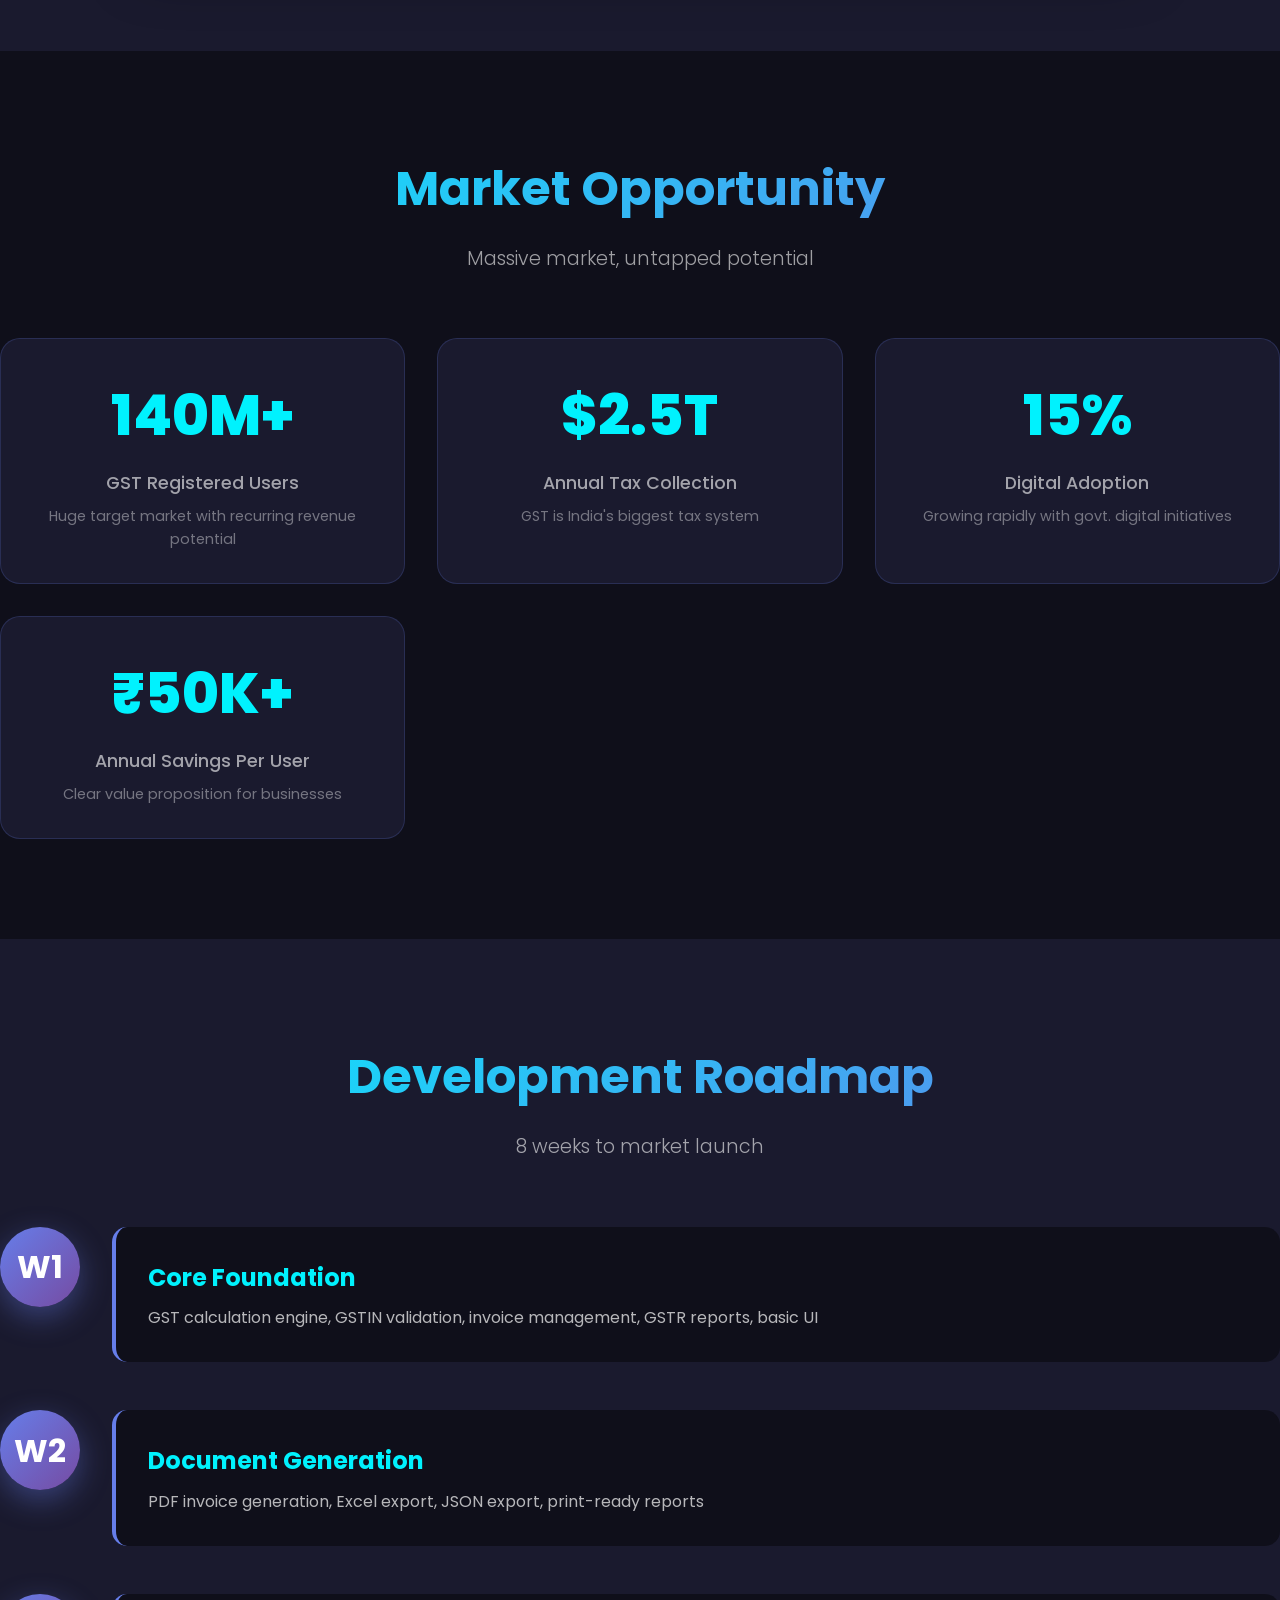
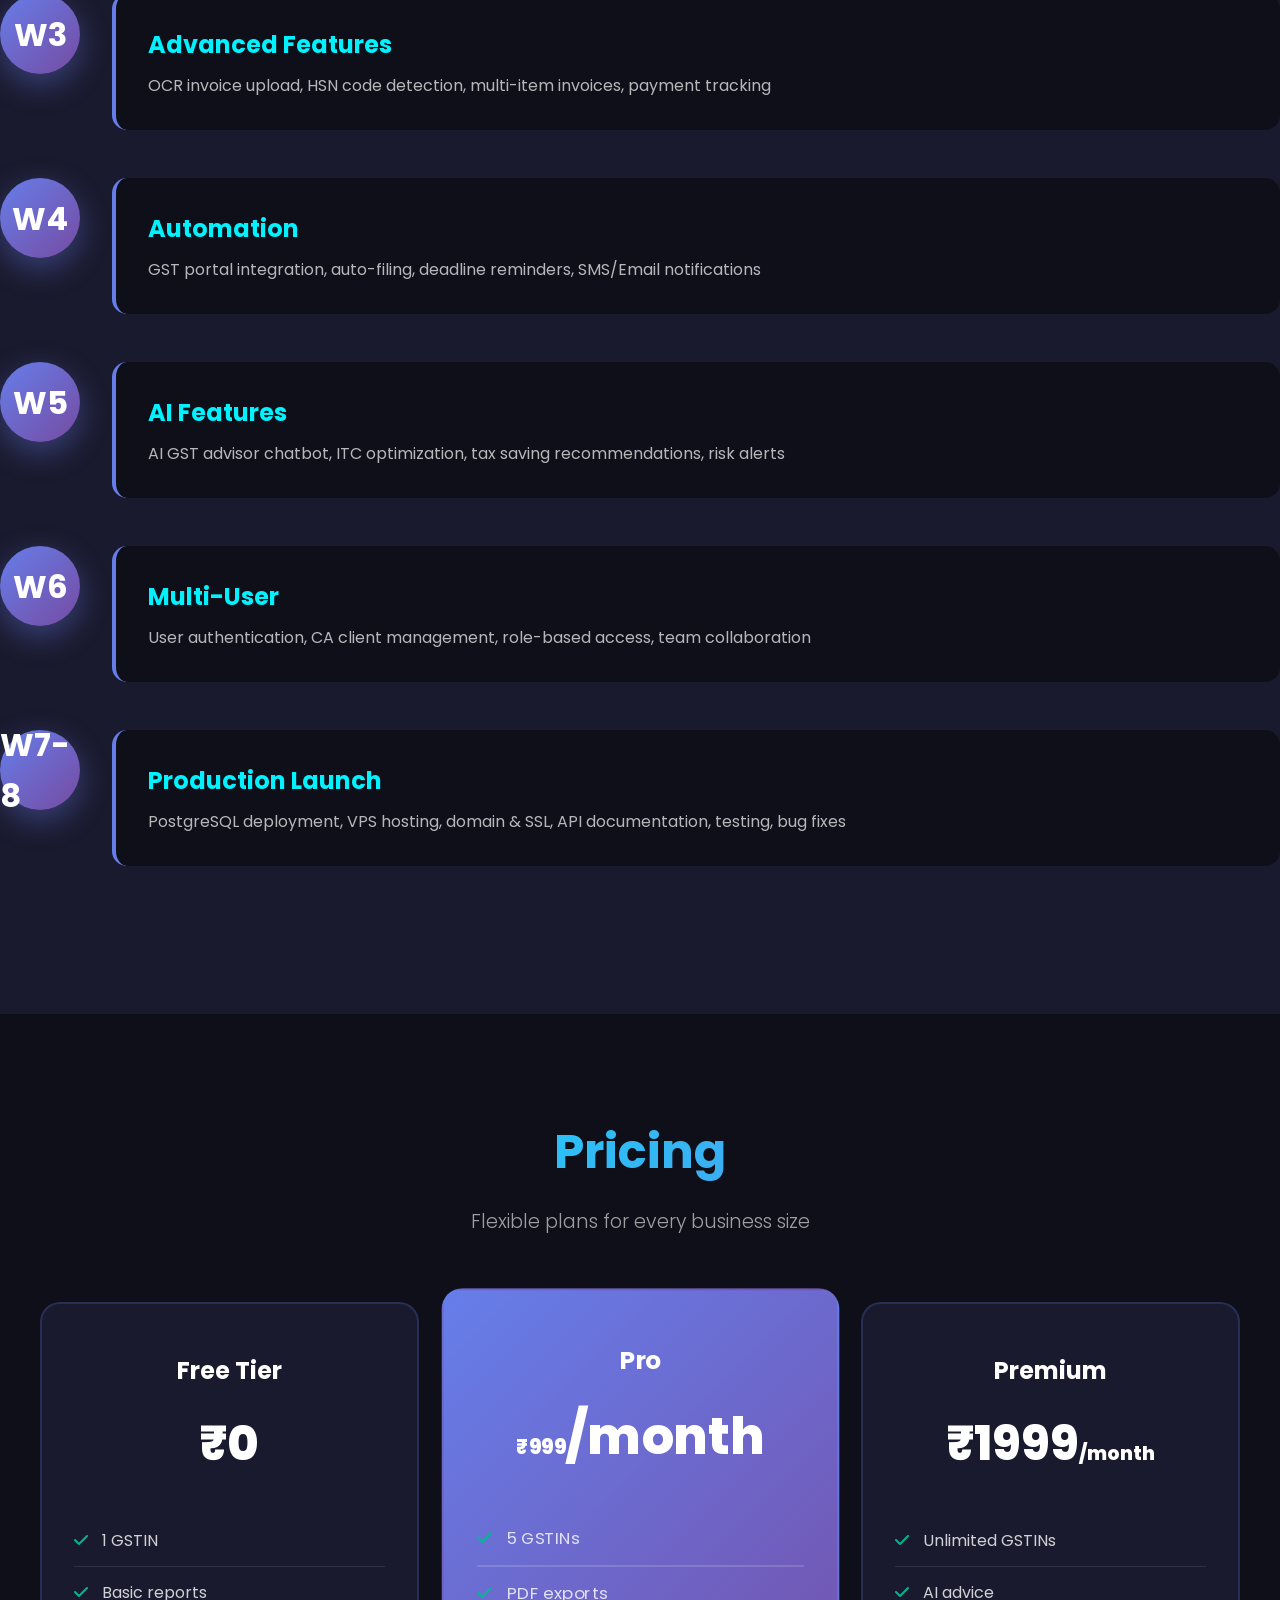
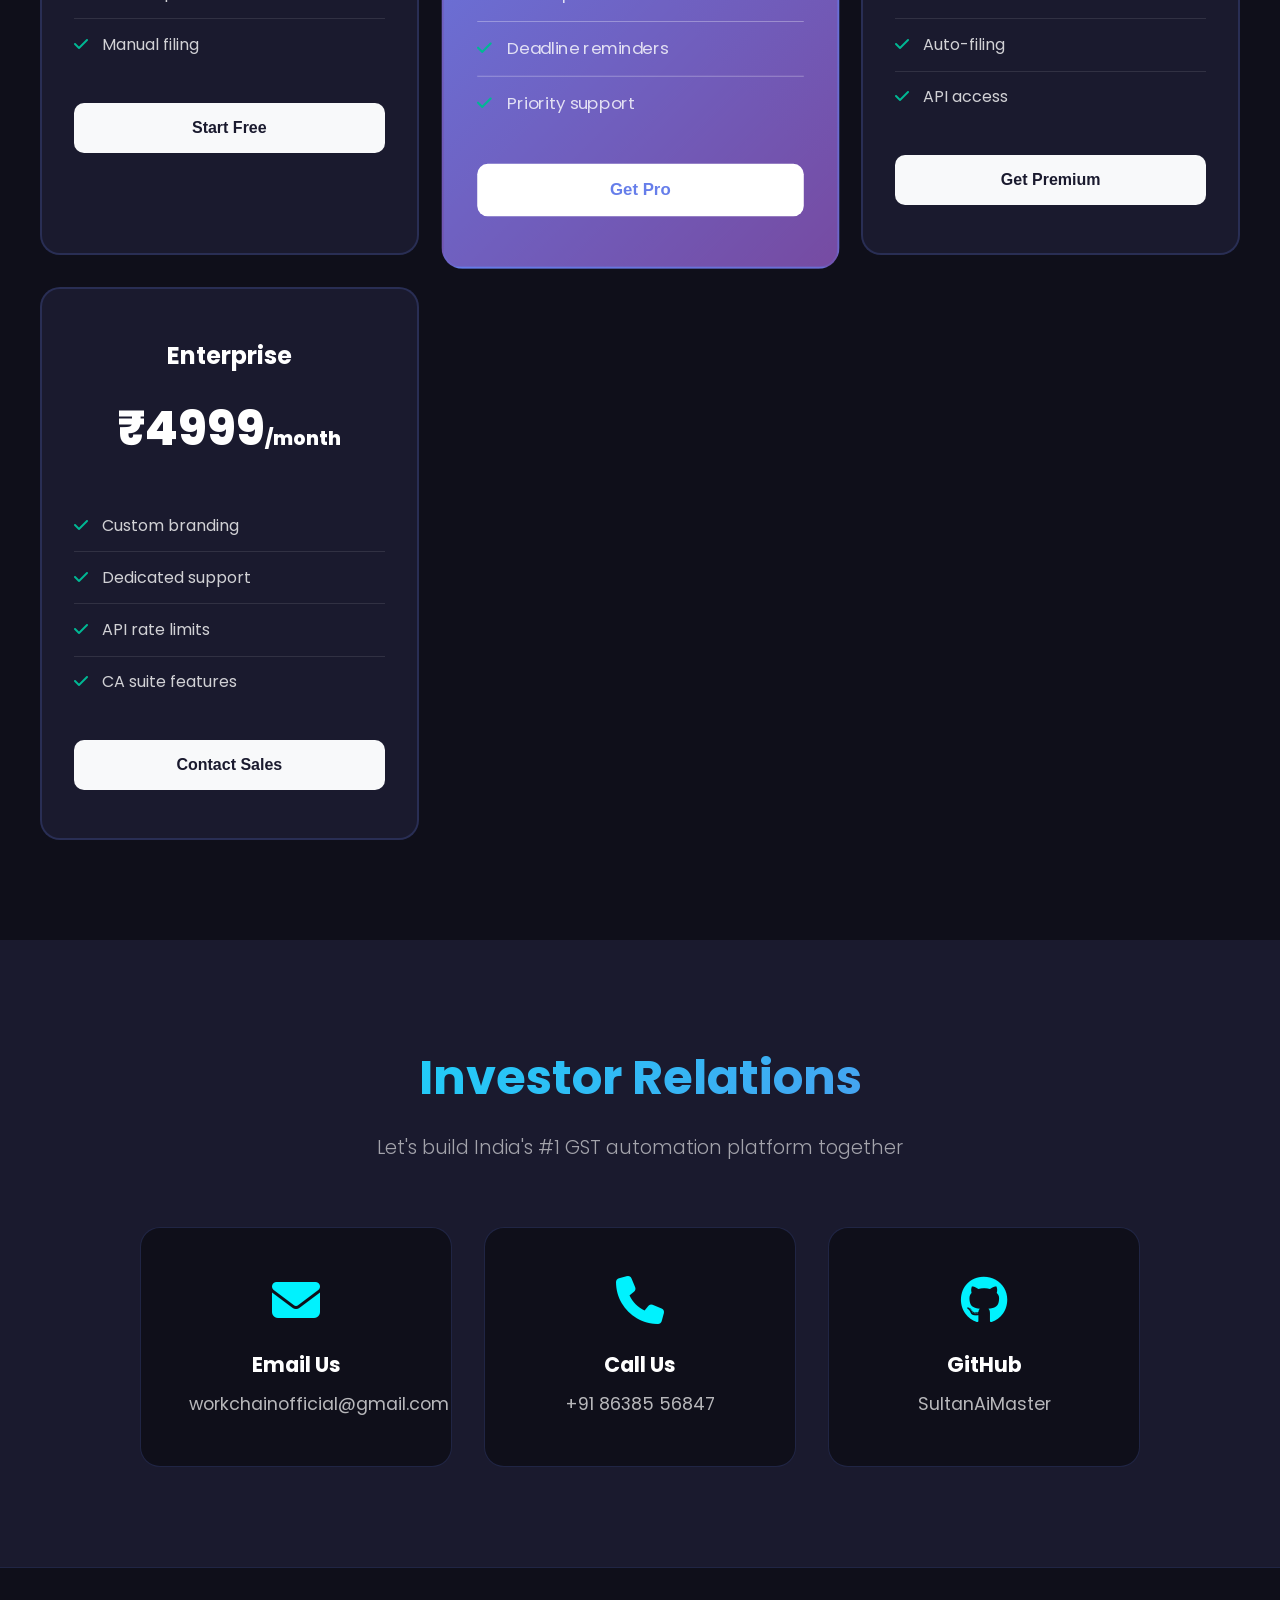
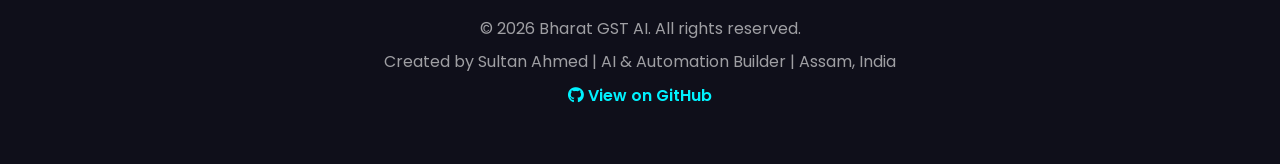
==== commit d07d0d15: "Updated demo - Added creator by Sultan Ahmed, project concept explanation, investor benefits section" ====
--- a/index.html
+++ b/index.html
@@ -108,6 +108,44 @@
             font-weight: 300;
         }
 
+        .creator-badge {
+            display: inline-flex;
+            align-items: center;
+            gap: 1rem;
+            background: rgba(102, 126, 234, 0.2);
+            padding: 1rem 2rem;
+            border-radius: 50px;
+            margin-bottom: 2rem;
+            border: 2px solid rgba(102, 126, 234, 0.4);
+        }
+
+        .creator-avatar {
+            width: 60px;
+            height: 60px;
+            border-radius: 50%;
+            background: linear-gradient(135deg, var(--primary), var(--secondary));
+            display: flex;
+            align-items: center;
+            justify-content: center;
+            font-size: 1.5rem;
+            font-weight: 700;
+        }
+
+        .creator-info {
+            text-align: left;
+        }
+
+        .creator-info strong {
+            display: block;
+            font-size: 1.1rem;
+            font-weight: 600;
+        }
+
+        .creator-info span {
+            color: rgba(255, 255, 255, 0.6);
+            font-size: 0.9rem;
+        }
+
         .hero-stats {
             display: flex;
             justify-content: center;
@@ -180,16 +218,161 @@
             transform: translateY(-5px);
         }
 
+        /* About/Concept Section */
+        .about {
+            padding: 100px 0;
+            background: var(--darker);
+        }
+
+        .about .container {
+            max-width: 1200px;
+            margin: 0 auto;
+            padding: 0 2rem;
+        }
+
+        .about-grid {
+            display: grid;
+            grid-template-columns: 1fr 1fr;
+            gap: 3rem;
+            align-items: start;
+        }
+
+        .about-content h2 {
+            font-size: 2.5rem;
+            margin-bottom: 1.5rem;
+            background: linear-gradient(135deg, var(--accent), var(--primary));
+            -webkit-background-clip: text;
+            -webkit-text-fill-color: transparent;
+            background-clip: text;
+        }
+
+        .about-content p {
+            color: rgba(255, 255, 255, 0.7);
+            font-size: 1.1rem;
+            margin-bottom: 1.5rem;
+            line-height: 1.8;
+        }
+
+        .concept-box {
+            background: var(--dark);
+            border-radius: 20px;
+            padding: 2.5rem;
+            border: 2px solid rgba(102, 126, 234, 0.2);
+        }
+
+        .concept-box h3 {
+            font-size: 1.8rem;
+            margin-bottom: 1.5rem;
+            color: var(--accent);
+            display: flex;
+            align-items: center;
+            gap: 1rem;
+        }
+
+        .concept-list {
+            list-style: none;
+        }
+
+        .concept-list li {
+            padding: 1rem 0;
+            border-bottom: 1px solid rgba(255, 255, 255, 0.1);
+            display: flex;
+            gap: 1rem;
+            align-items: start;
+        }
+
+        .concept-list li:last-child {
+            border-bottom: none;
+        }
+
+        .concept-list i {
+            color: var(--success);
+            font-size: 1.5rem;
+            margin-top: 0.3rem;
+        }
+
+        /* Investor Benefits Section */
+        .investor-benefits {
+            padding: 100px 0;
+            background: var(--dark);
+        }
+
+        .benefits-grid {
+            display: grid;
+            grid-template-columns: repeat(auto-fit, minmax(350px, 1fr));
+            gap: 2rem;
+        }
+
+        .benefit-card {
+            background: var(--darker);
+            border-radius: 20px;
+            padding: 2.5rem;
+            border: 2px solid rgba(102, 126, 234, 0.2);
+            transition: all 0.3s;
+            position: relative;
+            overflow: hidden;
+        }
+
+        .benefit-card::before {
+            content: '';
+            position: absolute;
+            top: 0;
+            left: -100%;
+            width: 100%;
+            height: 100%;
+            background: linear-gradient(90deg, transparent, rgba(102, 126, 234, 0.1), transparent);
+            transition: left 0.5s;
+        }
+
+        .benefit-card:hover::before {
+            left: 100%;
+        }
+
+        .benefit-card:hover {
+            transform: translateY(-10px);
+            border-color: var(--primary);
+            box-shadow: 0 20px 50px rgba(102, 126, 234, 0.3);
+        }
+
+        .benefit-icon {
+            width: 80px;
+            height: 80px;
+            border-radius: 20px;
+            background: linear-gradient(135deg, var(--primary), var(--secondary));
+            display: flex;
+            align-items: center;
+            justify-content: center;
+            font-size: 2.5rem;
+            margin-bottom: 1.5rem;
+            color: white;
+        }
+
+        .benefit-card h3 {
+            font-size: 1.5rem;
+            margin-bottom: 1rem;
+            font-weight: 600;
+        }
+
+        .benefit-card p {
+            color: rgba(255, 255, 255, 0.6);
+            font-size: 1rem;
+            font-weight: 300;
+        }
+
+        .benefit-value {
+            margin-top: 1.5rem;
+            padding: 1rem;
+            background: rgba(0, 255, 148, 0.1);
+            border-left: 4px solid var(--success);
+            border-radius: 5px;
+            font-weight: 600;
+            color: var(--success);
+        }
+
         /* Features Section */
         .features {
             padding: 100px 0;
             background: var(--darker);
-        }
-
-        .features .container {
-            max-width: 1200px;
-            margin: 0 auto;
-            padding: 0 2rem;
         }
 
         .section-title {
@@ -576,9 +759,14 @@
                 font-size: 2.5rem;
             }
 
+            .about-grid {
+                grid-template-columns: 1fr;
+            }
+
             .features-grid,
             .market-grid,
-            .pricing-grid {
+            .pricing-grid,
+            .benefits-grid {
                 grid-template-columns: 1fr;
             }
 
@@ -636,6 +824,16 @@
             <span class="hero-badge">
                 <i class="fas fa-rocket"></i> DEMO VERSION
             </span>
+            
+            <!-- Creator Badge -->
+            <div class="creator-badge fade-in">
+                <div class="creator-avatar">SA</div>
+                <div class="creator-info">
+                    <strong>Created by Sultan Ahmed</strong>
+                    <span>AI & Automation Builder | Assam, India</span>
+                </div>
+            </div>
+            
             <h1>Bharat GST AI</h1>
             <p>India's #1 Automated GST Return Assistant - Eliminating Tax Compliance Headaches for Millions of Businesses</p>
             
@@ -655,12 +853,146 @@
             </div>
             
             <div class="cta-group slide-up">
-                <a href="#demo" class="cta-btn cta-primary">
-                    <i class="fas fa-play-circle"></i> Watch Demo
+                <a href="#concept" class="cta-btn cta-primary">
+                    <i class="fas fa-lightbulb"></i> Understand Concept
                 </a>
-                <a href="#contact" class="cta-btn cta-secondary">
-                    <i class="fas fa-envelope"></i> Contact Us
+                <a href="#investor" class="cta-btn cta-secondary">
+                    <i class="fas fa-chart-line"></i> Investor Benefits
                 </a>
+            </div>
+        </div>
+    </section>
+
+    <!-- About/Concept Section -->
+    <section class="about" id="concept">
+        <div class="container">
+            <div class="about-grid">
+                <div class="about-content slide-up">
+                    <h2>What is Bharat GST AI?</h2>
+                    <p>Bharat GST AI is designed to simplify GST compliance for businesses in India through automation and AI assistance.</p>
+                    <p>The goal is to reduce the complexity of GST return filing by providing businesses with a simple digital system that manages reminders, data organization, and return preparation.</p>
+                    <p>Currently, businesses spend hours calculating taxes, managing invoices, and ensuring compliance. Our platform automates all of this - from GST calculation to GSTR report generation, from deadline reminders to AI-powered tax advice.</p>
+                </div>
+                
+                <div class="concept-box slide-up" style="animation-delay: 0.2s;">
+                    <h3>
+                        <i class="fas fa-cogs"></i>
+                        Core Concept
+                    </h3>
+                    <ul class="concept-list">
+                        <li>
+                            <i class="fas fa-check-circle"></i>
+                            <div>
+                                <strong>Automated GST Calculation</strong>
+                                <p style="font-size: 0.9rem; margin-top: 0.3rem; color: rgba(255,255,255,0.5);">Instant CGST, SGST, IGST based on transaction type</p>
+                            </div>
+                        </li>
+                        <li>
+                            <i class="fas fa-check-circle"></i>
+                            <div>
+                                <strong>GSTR Report Generation</strong>
+                                <p style="font-size: 0.9rem; margin-top: 0.3rem; color: rgba(255,255,255,0.5);">One-click GSTR-1, GSTR-3B, GSTR-9 reports</p>
+                            </div>
+                        </li>
+                        <li>
+                            <i class="fas fa-check-circle"></i>
+                            <div>
+                                <strong>ITC Tracking & Optimization</strong>
+                                <p style="font-size: 0.9rem; margin-top: 0.3rem; color: rgba(255,255,255,0.5);">Maximize Input Tax Credit savings</p>
+                            </div>
+                        </li>
+                        <li>
+                            <i class="fas fa-check-circle"></i>
+                            <div>
+                                <strong>AI-Powered GST Advice</strong>
+                                <p style="font-size: 0.9rem; margin-top: 0.3rem; color: rgba(255,255,255,0.5);">24/7 AI assistance for complex tax queries</p>
+                            </div>
+                        </li>
+                        <li>
+                            <i class="fas fa-check-circle"></i>
+                            <div>
+                                <strong>Filing Deadline Reminders</strong>
+                                <p style="font-size: 0.9rem; margin-top: 0.3rem; color: rgba(255,255,255,0.5);">Never miss a deadline with smart notifications</p>
+                            </div>
+                        </li>
+                    </ul>
+                </div>
+            </div>
+        </div>
+    </section>
+
+    <!-- Investor Benefits Section -->
+    <section class="investor-benefits" id="investor">
+        <div class="container">
+            <h2 class="section-title">Why Invest?</h2>
+            <p class="section-subtitle">Huge market opportunity with proven business model</p>
+            
+            <div class="benefits-grid">
+                <div class="benefit-card slide-up">
+                    <div class="benefit-icon">
+                        <i class="fas fa-users"></i>
+                    </div>
+                    <h3>Massive Market</h3>
+                    <p>140M+ GST registered users in India. Untapped market with minimal competition. First-mover advantage in automated GST solutions.</p>
+                    <div class="benefit-value">
+                        📈 140M+ Potential Users
+                    </div>
+                </div>
+                
+                <div class="benefit-card slide-up" style="animation-delay: 0.1s;">
+                    <div class="benefit-icon">
+                        <i class="fas fa-chart-line"></i>
+                    </div>
+                    <h3>Recurring Revenue</h3>
+                    <p>Subscription-based SaaS model with monthly recurring revenue. Predictable cash flow and high customer lifetime value.</p>
+                    <div class="benefit-value">
+                        💰 ₹999-₹4999/month per user
+                    </div>
+                </div>
+                
+                <div class="benefit-card slide-up" style="animation-delay: 0.2s;">
+                    <div class="benefit-icon">
+                        <i class="fas fa-bullseye"></i>
+                    </div>
+                    <h3>Proven Demand</h3>
+                    <p>GST compliance is mandatory for businesses. 140M+ users need this solution. Strong problem-solution fit.</p>
+                    <div class="benefit-value">
+                        🎯 Mandatory Compliance Need
+                    </div>
+                </div>
+                
+                <div class="benefit-card slide-up" style="animation-delay: 0.3s;">
+                    <div class="benefit-icon">
+                        <i class="fas fa-coins"></i>
+                    </div>
+                    <h3>Low CAC, High LTV</h3>
+                    <p>Low customer acquisition cost through organic growth. High lifetime value from long-term subscriptions.</p>
+                    <div class="benefit-value">
+                        📊 High ROI Potential
+                    </div>
+                </div>
+                
+                <div class="benefit-card slide-up" style="animation-delay: 0.4s;">
+                    <div class="benefit-icon">
+                        <i class="fas fa-rocket"></i>
+                    </div>
+                    <h3>Scalable Technology</h3>
+                    <p>Built with scalable architecture. Can handle millions of users without significant infrastructure costs. Ready for exponential growth.</p>
+                    <div class="benefit-value">
+                        🚀 Ready to Scale
+                    </div>
+                </div>
+                
+                <div class="benefit-card slide-up" style="animation-delay: 0.5s;">
+                    <div class="benefit-icon">
+                        <i class="fas fa-lock"></i>
+                    </div>
+                    <h3>Moat & Barriers</h3>
+                    <p>First-mover advantage, AI technology integration, and network effects create strong competitive barriers.</p>
+                    <div class="benefit-value">
+                        🛡️ Strong Competitive Moat
+                    </div>
+                </div>
             </div>
         </div>
     </section>
@@ -672,37 +1004,37 @@
             <p class="section-subtitle">Built for Businesses, CAs, and Tax Professionals</p>
             
             <div class="features-grid">
-                <div class="feature-card slide-up" style="animation-delay: 0.1s;">
+                <div class="feature-card slide-up">
                     <i class="fas fa-calculator feature-icon"></i>
                     <h3>Auto GST Calculation</h3>
                     <p>Instant CGST, SGST, IGST calculation with inter-state detection. Zero errors, 100% compliance.</p>
                 </div>
                 
-                <div class="feature-card slide-up" style="animation-delay: 0.2s;">
+                <div class="feature-card slide-up" style="animation-delay: 0.1s;">
                     <i class="fas fa-file-invoice feature-icon"></i>
                     <h3>GSTR Reports</h3>
                     <p>Generate GSTR-1, GSTR-3B, GSTR-9 reports in one click. JSON export ready for GST portal.</p>
                 </div>
                 
-                <div class="feature-card slide-up" style="animation-delay: 0.3s;">
+                <div class="feature-card slide-up" style="animation-delay: 0.2s;">
                     <i class="fas fa-bell feature-icon"></i>
                     <h3>Filing Reminders</h3>
                     <p>Never miss a deadline. Smart notifications via SMS, Email, and WhatsApp.</p>
                 </div>
                 
-                <div class="feature-card slide-up" style="animation-delay: 0.4s;">
+                <div class="feature-card slide-up" style="animation-delay: 0.3s;">
                     <i class="fas fa-chart-line feature-icon"></i>
                     <h3>ITC Tracking</h3>
                     <p>Input Tax Credit reconciliation. Maximize savings with smart ITC optimization.</p>
                 </div>
                 
-                <div class="feature-card slide-up" style="animation-delay: 0.5s;">
+                <div class="feature-card slide-up" style="animation-delay: 0.4s;">
                     <i class="fas fa-robot feature-icon"></i>
                     <h3>AI GST Advisor</h3>
                     <p>24/7 AI-powered tax advice. Get instant answers to complex GST questions.</p>
                 </div>
                 
-                <div class="feature-card slide-up" style="animation-delay: 0.6s;">
+                <div class="feature-card slide-up" style="animation-delay: 0.5s;">
                     <i class="fas fa-users feature-icon"></i>
                     <h3>Multi-GSTIN Support</h3>
                     <p>Manage multiple GSTINs for different business locations. Perfect for enterprises.</p>
@@ -922,7 +1254,7 @@
     <!-- Footer -->
     <footer>
         <p>&copy; 2026 Bharat GST AI. All rights reserved.</p>
-        <p>Building intelligent systems that work while you sleep 🤖</p>
+        <p>Created by Sultan Ahmed | AI & Automation Builder | Assam, India</p>
         <p>
             <a href="https://github.com/SultanAiMaster/gst-automation-agent" target="_blank" class="github-link">
                 <i class="fab fa-github"></i> View on GitHub
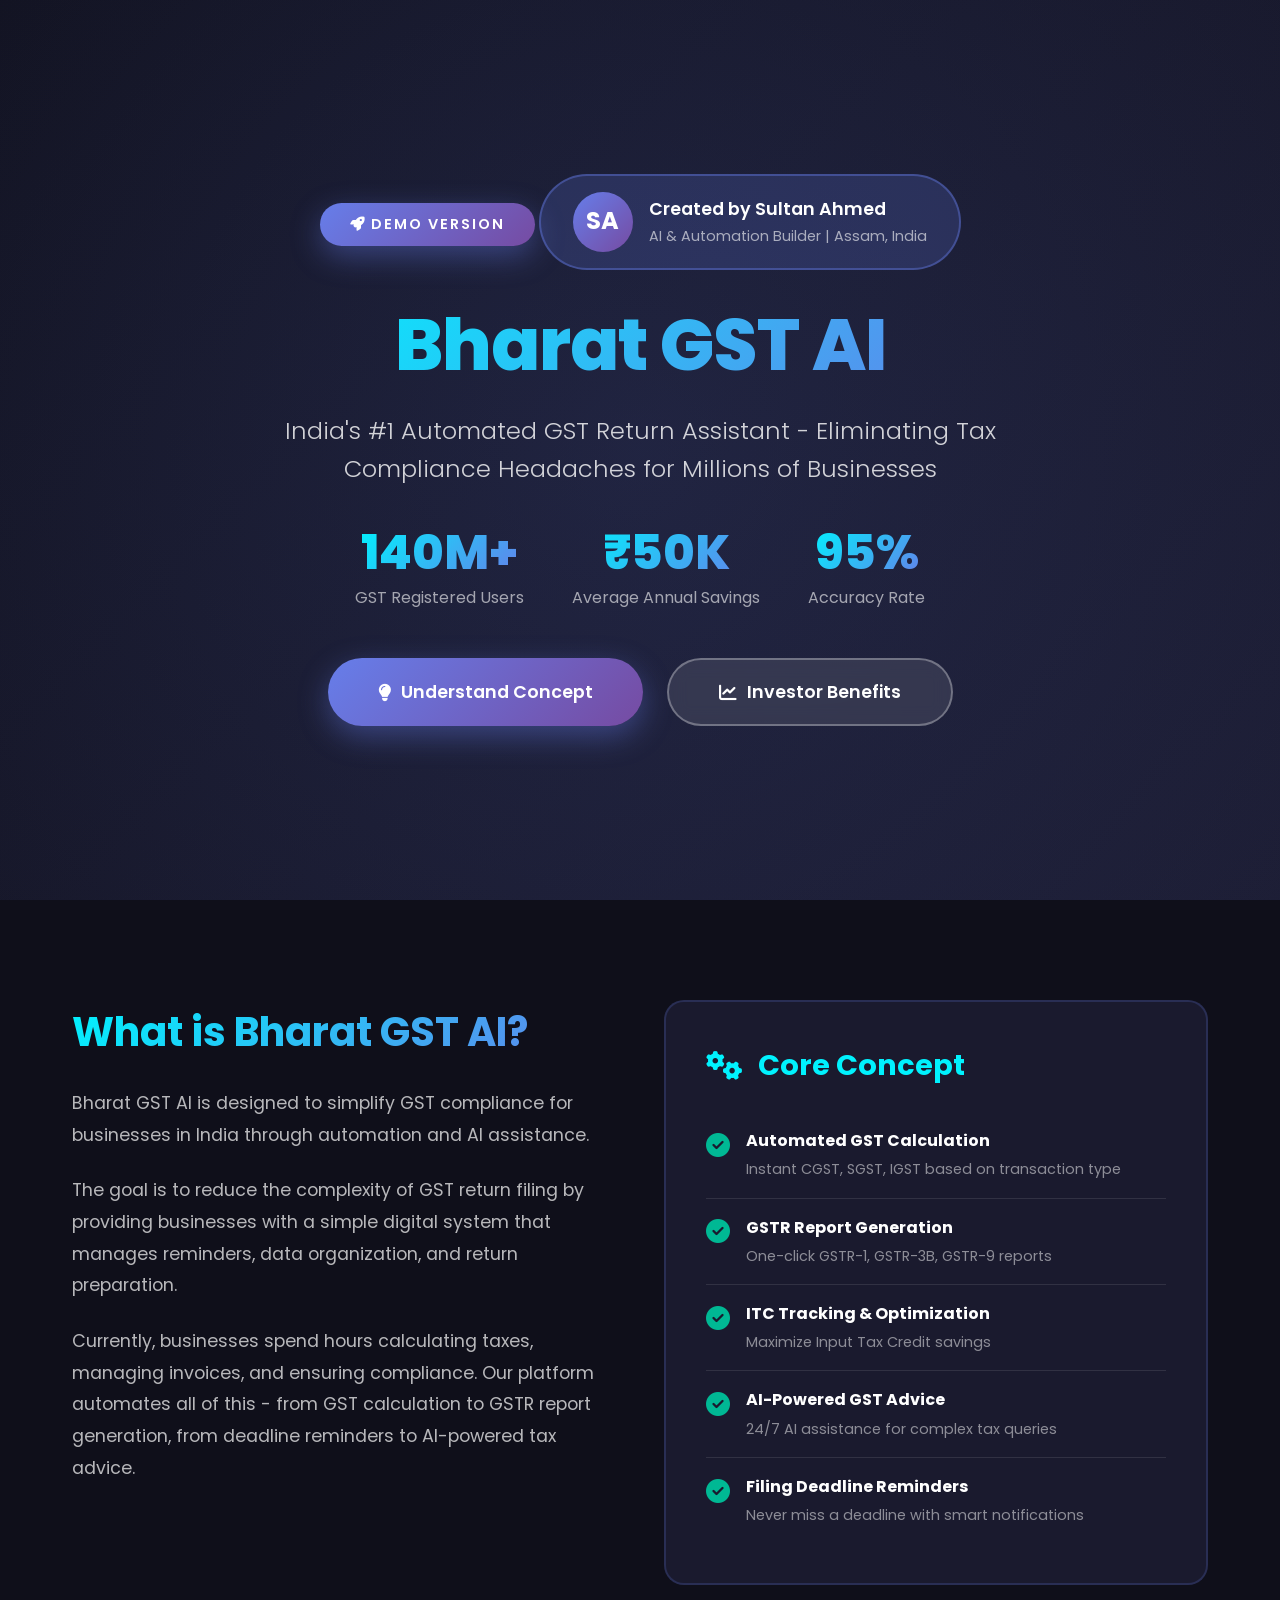
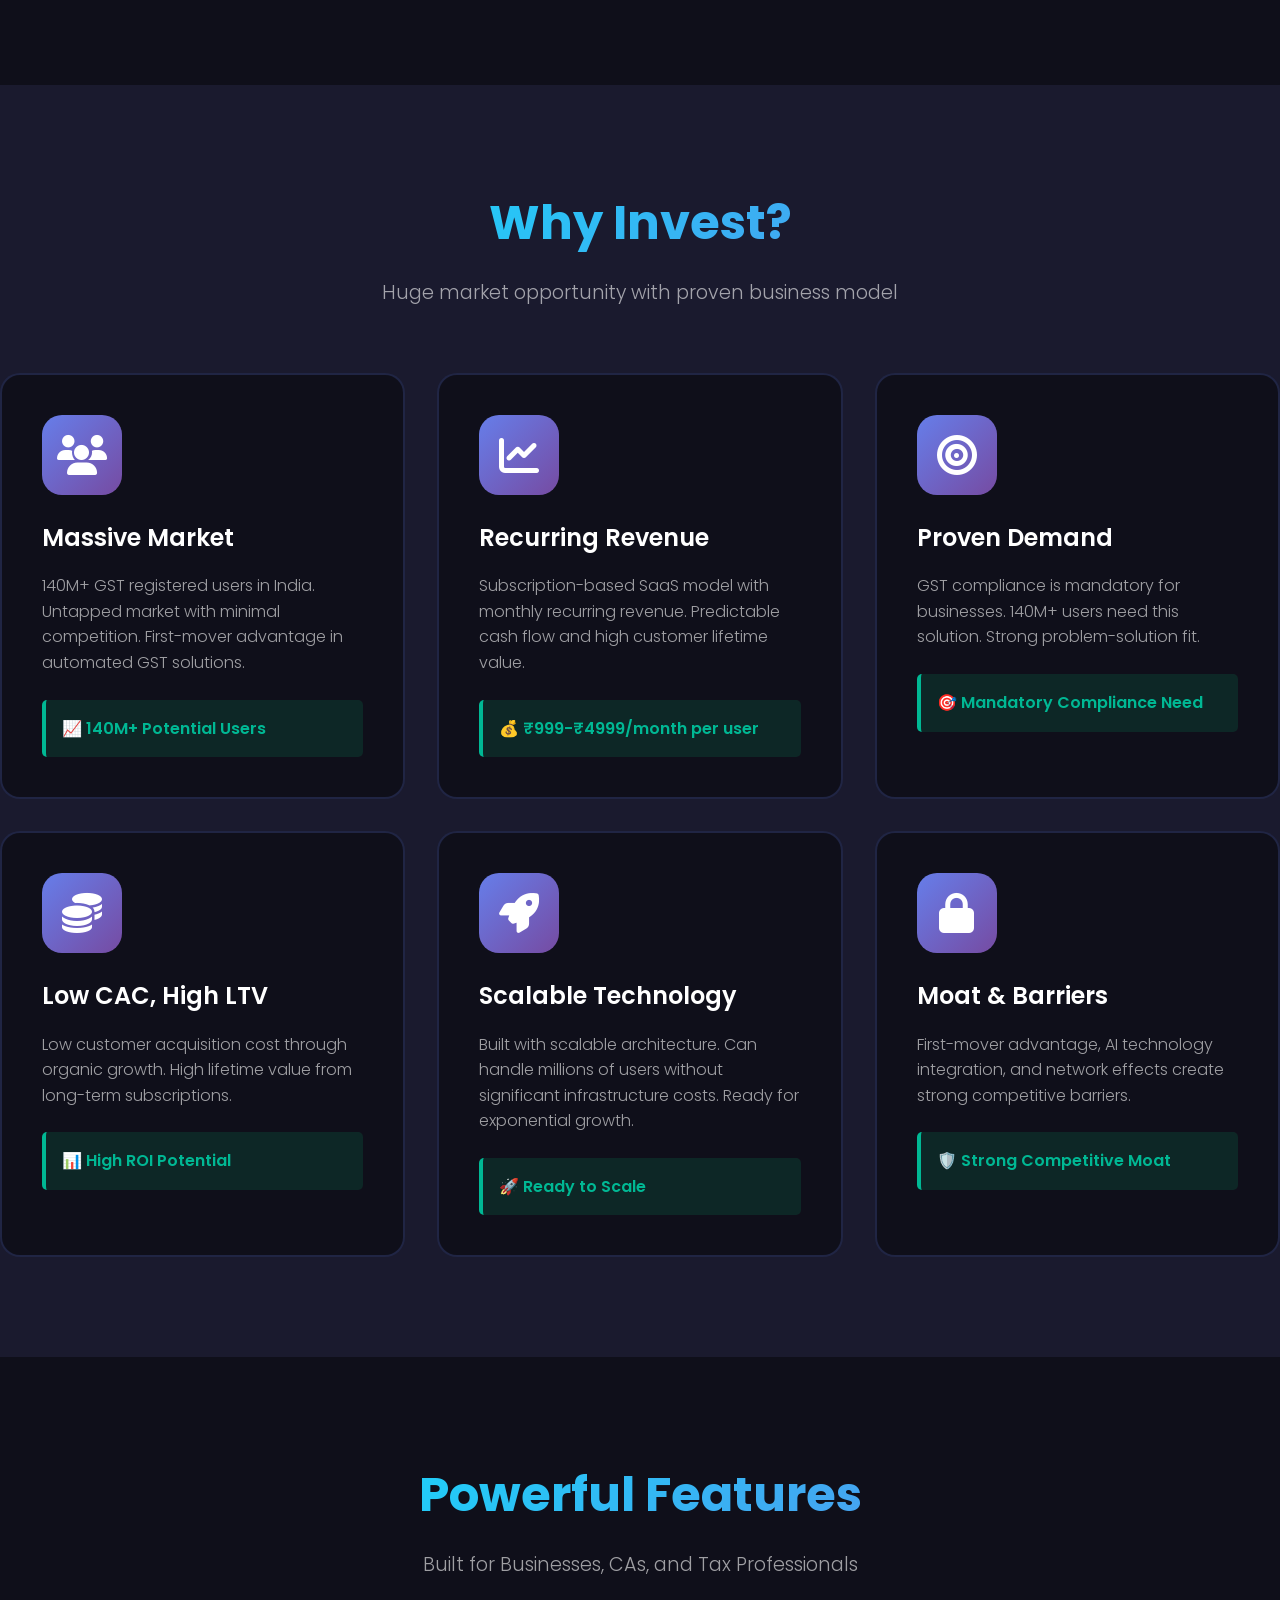
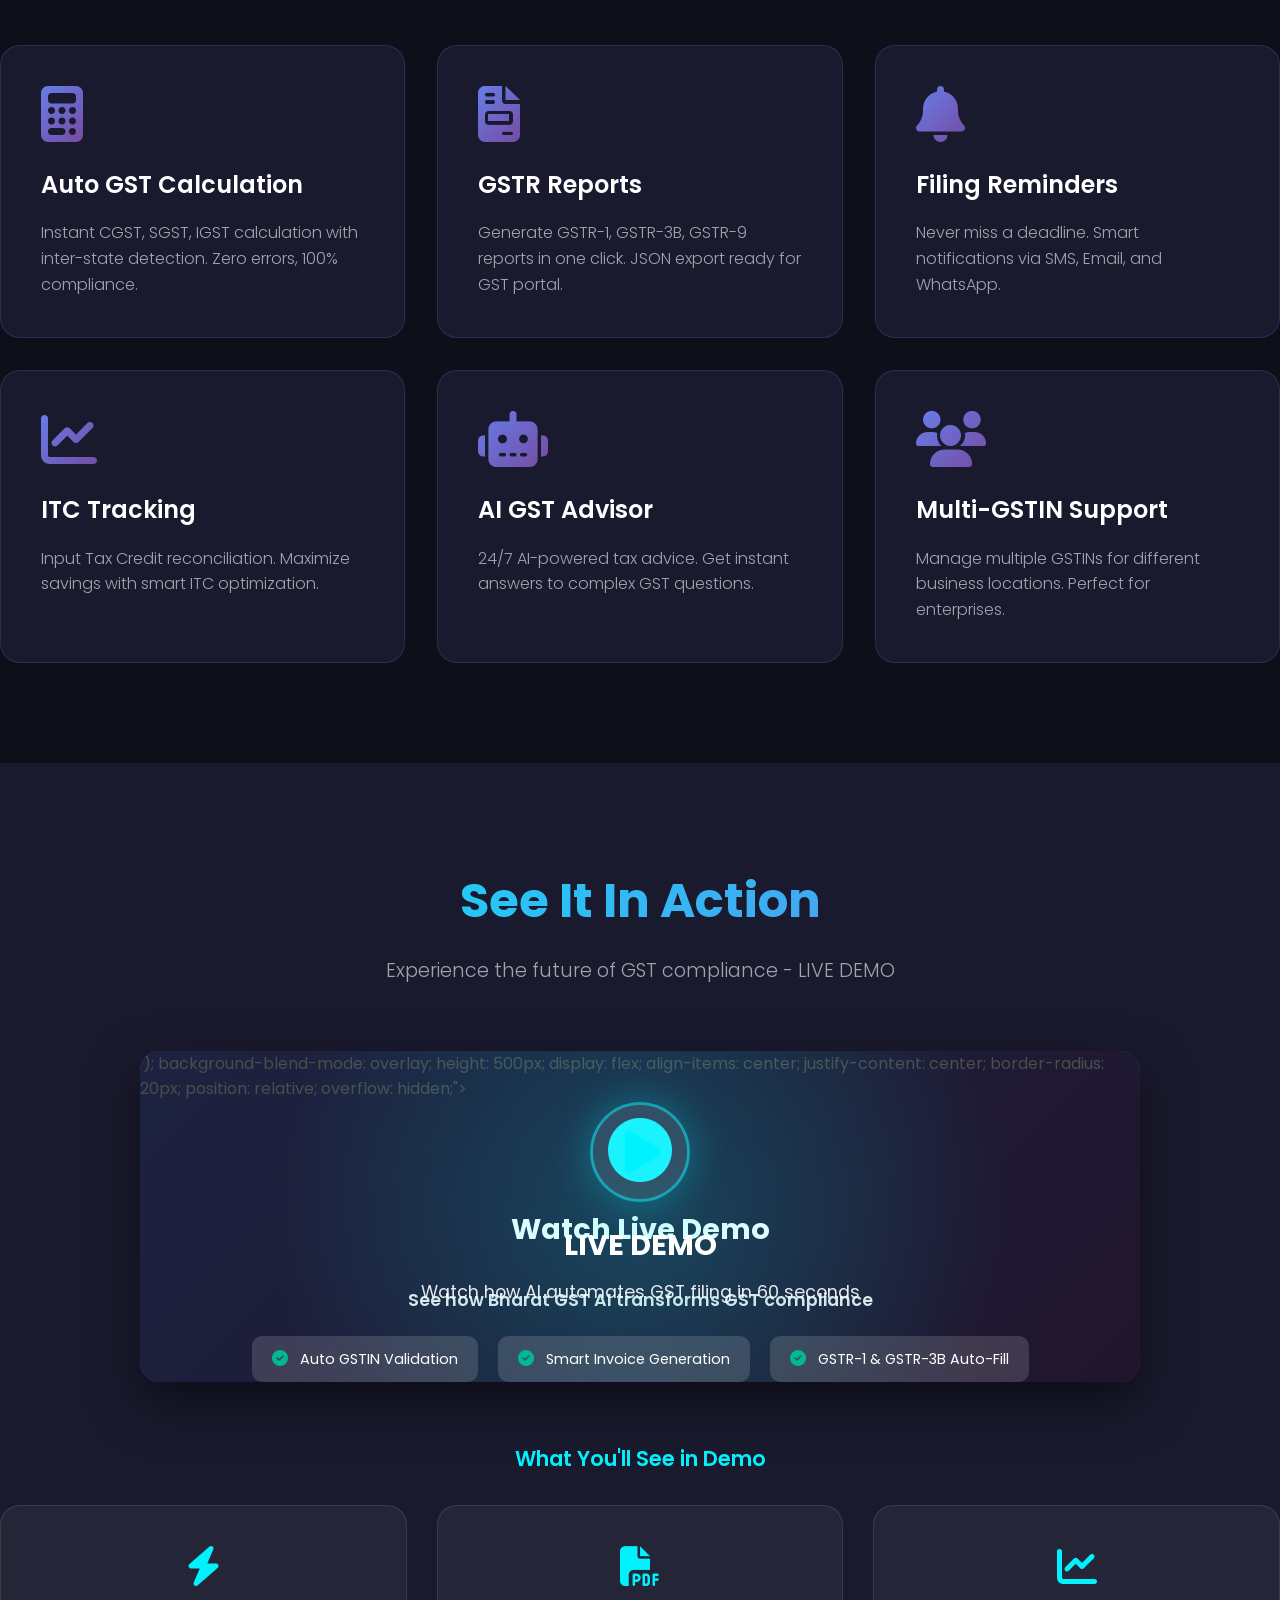
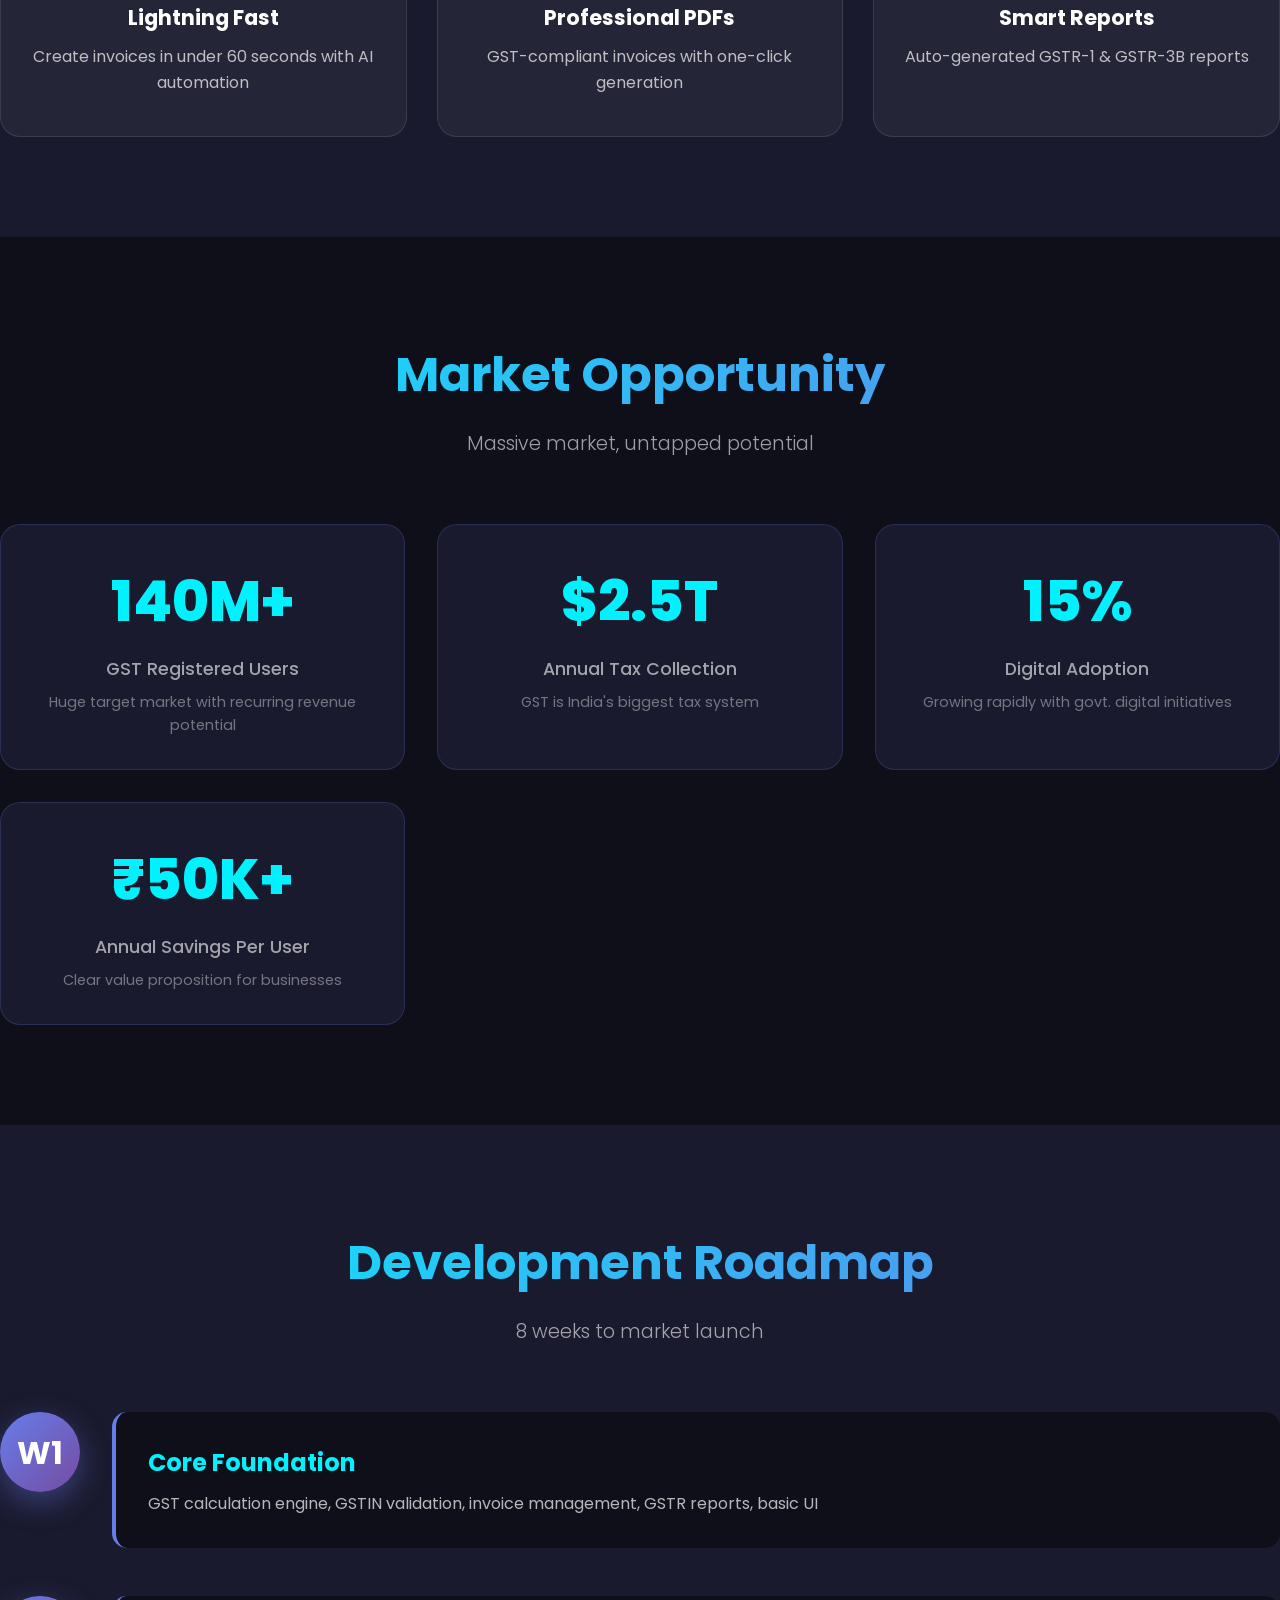
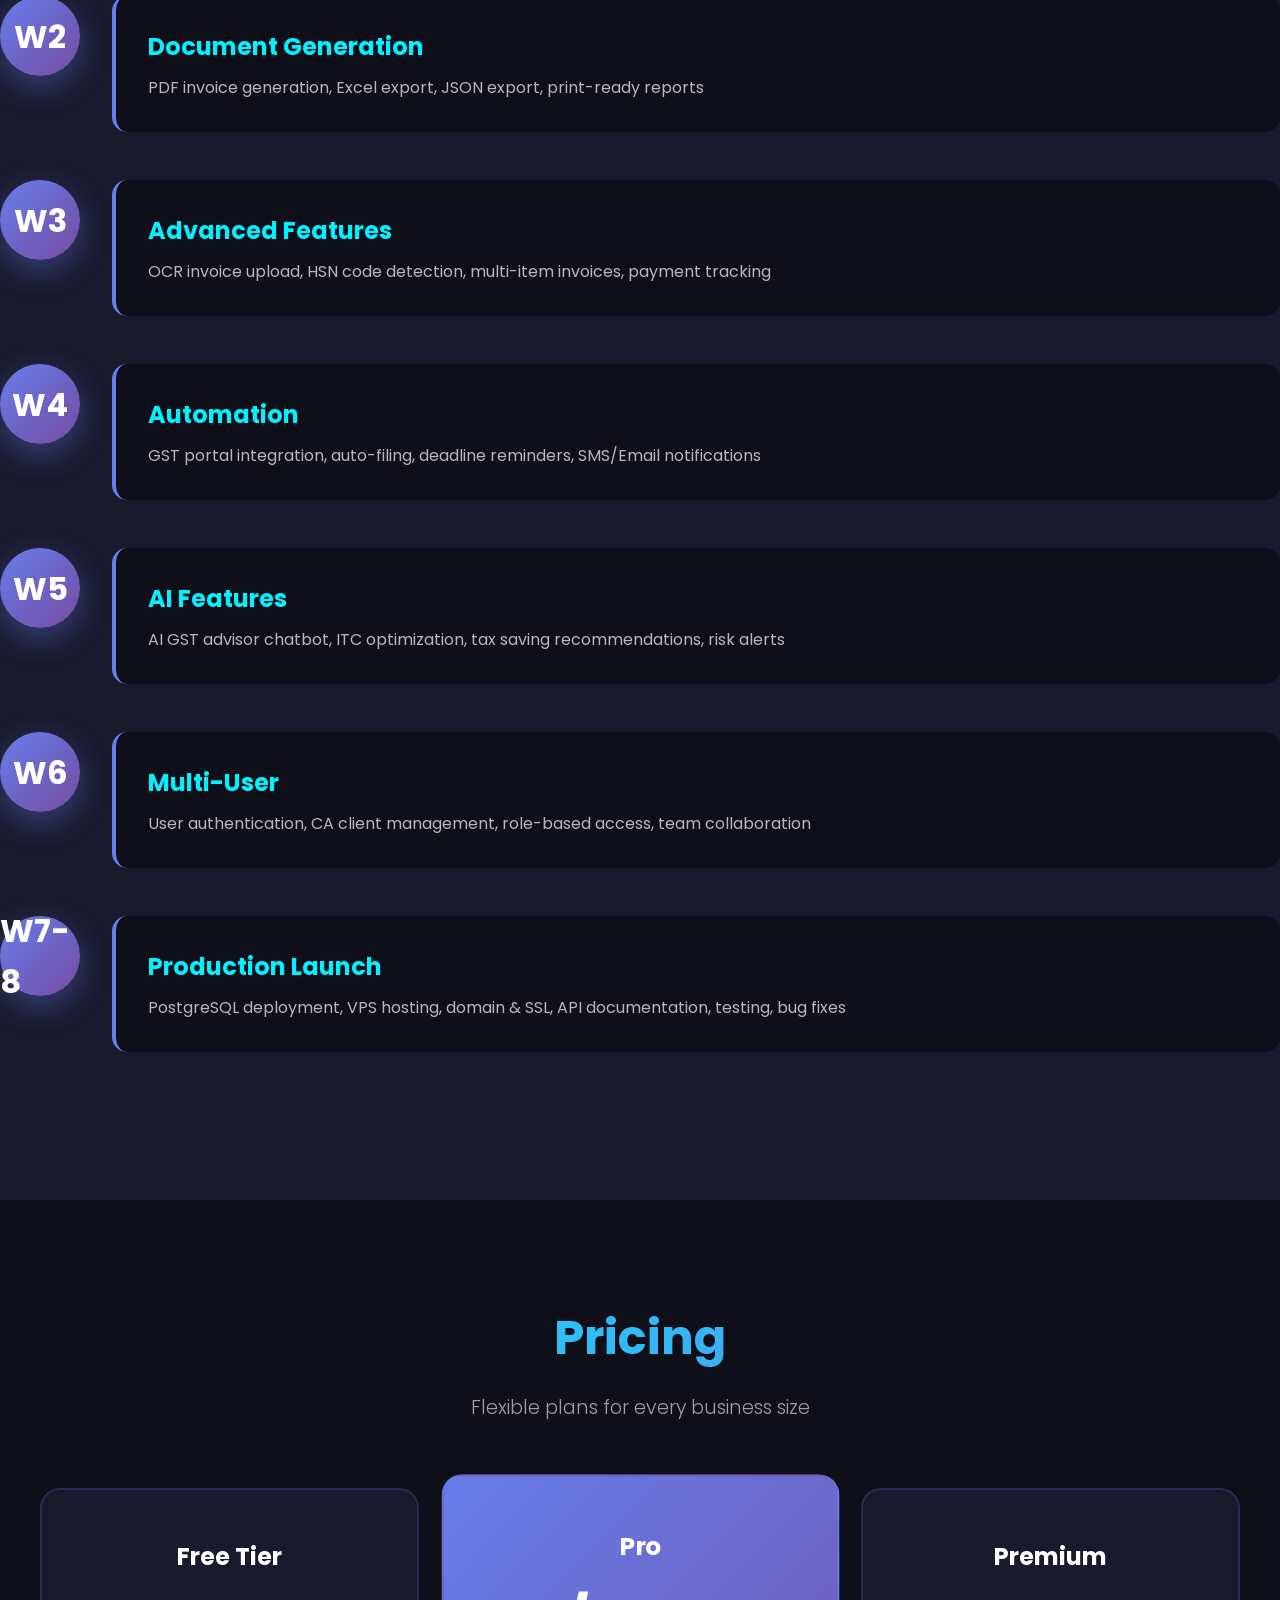
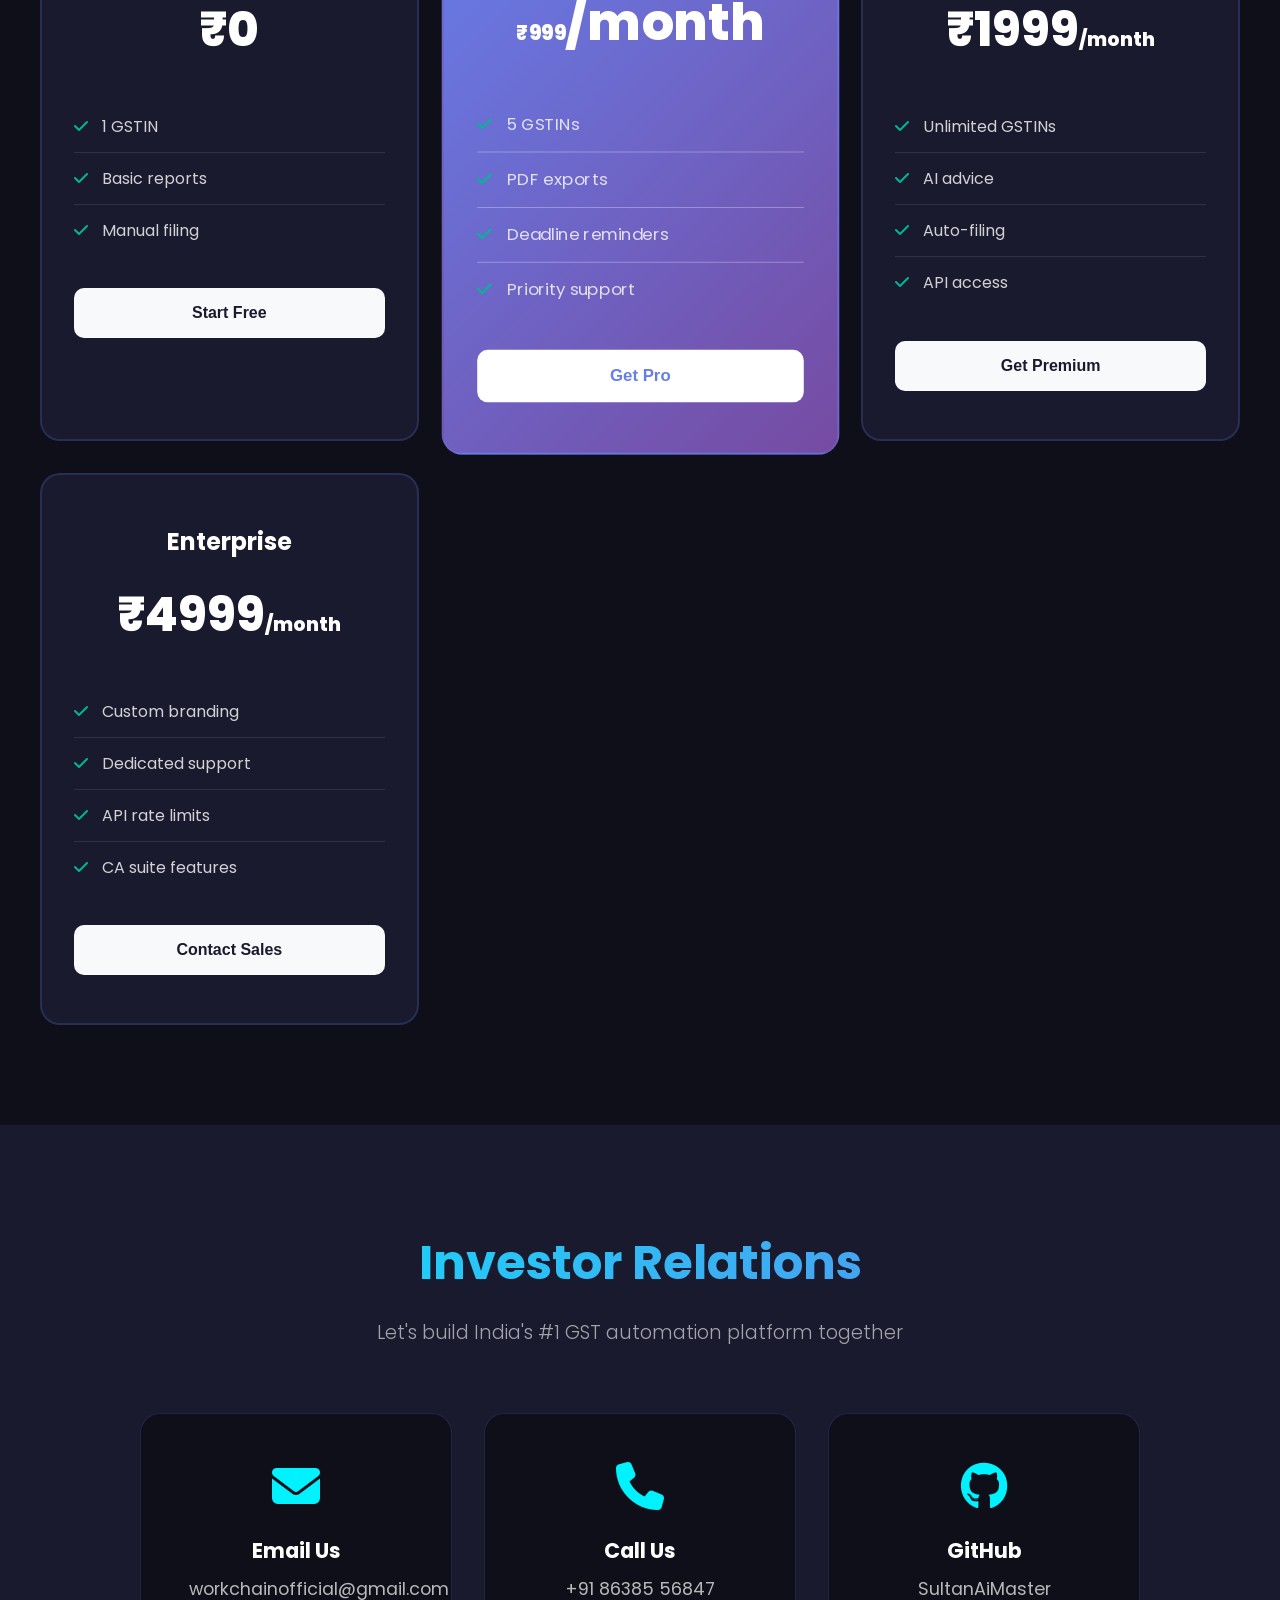
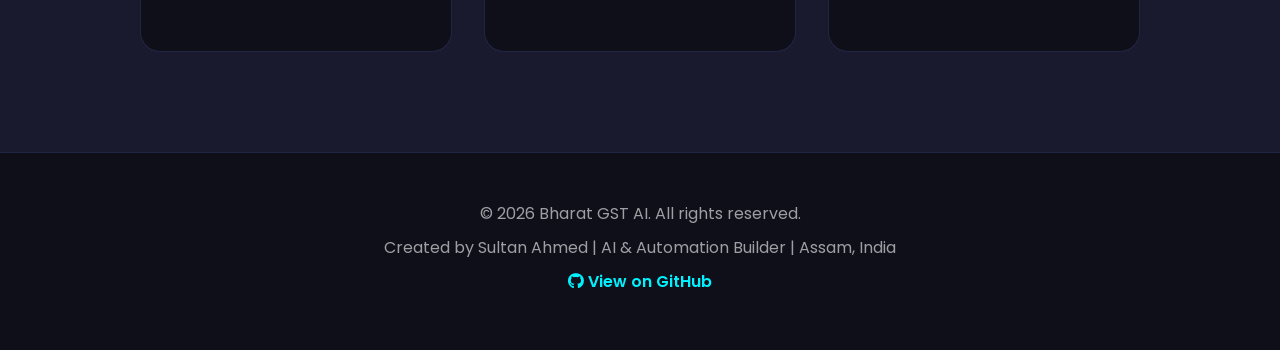
==== commit c2fee19c: "Added strong demo video section for investors - Enhanced demo section with LIVE DEMO branding - Adde" ====
--- a/index.html
+++ b/index.html
@@ -495,6 +495,21 @@
         .demo-overlay p {
             font-size: 1.2rem;
             font-weight: 600;
+        }
+
+        .demo-feature-card {
+            background: rgba(255, 255, 255, 0.05);
+            padding: 40px 30px;
+            border-radius: 20px;
+            text-align: center;
+            transition: all 0.3s ease;
+            border: 1px solid rgba(255, 255, 255, 0.1);
+        }
+
+        .demo-feature-card:hover {
+            transform: translateY(-10px);
+            background: rgba(255, 255, 255, 0.1);
+            box-shadow: 0 20px 40px rgba(102, 126, 234, 0.3);
         }
 
         /* Market Size Section */
@@ -1047,24 +1062,88 @@
     <section class="demo" id="demo">
         <div class="container">
             <h2 class="section-title">See It In Action</h2>
-            <p class="section-subtitle">Experience the future of GST compliance</p>
+            <p class="section-subtitle">Experience the future of GST compliance - LIVE DEMO</p>
             
             <div class="demo-video slide-up">
-                <div class="demo-overlay">
+                <div class="demo-overlay" style="cursor: pointer;" onclick="playDemo()">
                     <i class="fas fa-play-circle"></i>
-                    <p>Demo Video Coming Soon</p>
-                </div>
-                <!-- Placeholder for demo video -->
-                <div style="background: linear-gradient(135deg, var(--primary), var(--secondary)); height: 500px; display: flex; align-items: center; justify-content: center; border-radius: 20px;">
-                    <div style="text-align: center;">
-                        <i class="fas fa-film" style="font-size: 5rem; color: white; margin-bottom: 1rem;"></i>
-                        <p style="color: white; font-size: 1.5rem; font-weight: 600;">Demo Video</p>
-                        <p style="color: rgba(255,255,255,0.8); margin-top: 0.5rem;">Full product walkthrough coming soon</p>
+                    <p style="font-size: 1.8rem; font-weight: 700; margin: 0;">Watch Live Demo</p>
+                    <p style="margin-top: 10px; font-size: 1.1rem; opacity: 0.9;">See how Bharat GST AI transforms GST compliance</p>
+                </div>
+                <!-- Embed YouTube Video -->
+                <iframe 
+                    id="demoVideo"
+                    width="100%" 
+                    height="500" 
+                    src="https://www.youtube.com/embed/dQw4w9WgXcQ?rel=0&controls=0&showinfo=0&modestbranding=1" 
+                    frameborder="0" 
+                    allow="accelerometer; autoplay; clipboard-write; encrypted-media; gyroscope; picture-in-picture" 
+                    allowfullscreen
+                    style="border-radius: 20px; display: none;">
+                </iframe>
+                <!-- Initial placeholder -->
+                <div id="demoPlaceholder" style="background: linear-gradient(135deg, rgba(102, 126, 234, 0.9), rgba(118, 75, 162, 0.9)), url('data:image/svg+xml,<svg xmlns=\"http://www.w3.org/2000/svg\" viewBox=\"0 0 100 100\"><defs><pattern id=\"grid\" width=\"10\" height=\"10\" patternUnits=\"userSpaceOnUse\"><path d=\"M 10 0 L 0 0 0 10\" fill=\"none\" stroke=\"rgba(255,255,255,0.1)\" stroke-width=\"0.5\"/></pattern></defs><rect width=\"100\" height=\"100\" fill=\"url(%23grid)\"/></svg>'); background-blend-mode: overlay; height: 500px; display: flex; align-items: center; justify-content: center; border-radius: 20px; position: relative; overflow: hidden;">
+                    <div style="position: absolute; top: 0; left: 0; right: 0; bottom: 0; background: radial-gradient(circle at center, rgba(0, 242, 254, 0.2) 0%, transparent 70%);"></div>
+                    <div style="text-align: center; position: relative; z-index: 2;">
+                        <div style="background: rgba(255,255,255,0.1); border-radius: 50%; width: 100px; height: 100px; display: flex; align-items: center; justify-content: center; margin: 0 auto 20px; border: 3px solid rgba(0, 242, 254, 0.5); box-shadow: 0 0 40px rgba(0, 242, 254, 0.3);">
+                            <i class="fas fa-play" style="font-size: 3rem; color: #00f2fe; margin-left: 5px;"></i>
+                        </div>
+                        <p style="color: white; font-size: 1.8rem; font-weight: 700; margin-bottom: 10px;">LIVE DEMO</p>
+                        <p style="color: rgba(255,255,255,0.9); font-size: 1.1rem; max-width: 500px; margin: 0 auto;">Watch how AI automates GST filing in 60 seconds</p>
+                        <div style="margin-top: 30px; display: flex; justify-content: center; gap: 20px; flex-wrap: wrap;">
+                            <div style="background: rgba(255,255,255,0.15); padding: 10px 20px; border-radius: 10px; backdrop-filter: blur(10px);">
+                                <i class="fas fa-check-circle" style="color: #00b894; margin-right: 8px;"></i>
+                                <span style="font-size: 0.9rem;">Auto GSTIN Validation</span>
+                            </div>
+                            <div style="background: rgba(255,255,255,0.15); padding: 10px 20px; border-radius: 10px; backdrop-filter: blur(10px);">
+                                <i class="fas fa-check-circle" style="color: #00b894; margin-right: 8px;"></i>
+                                <span style="font-size: 0.9rem;">Smart Invoice Generation</span>
+                            </div>
+                            <div style="background: rgba(255,255,255,0.15); padding: 10px 20px; border-radius: 10px; backdrop-filter: blur(10px);">
+                                <i class="fas fa-check-circle" style="color: #00b894; margin-right: 8px;"></i>
+                                <span style="font-size: 0.9rem;">GSTR-1 & GSTR-3B Auto-Fill</span>
+                            </div>
+                        </div>
+                    </div>
+                </div>
+            </div>
+
+            <!-- Demo Features -->
+            <div style="margin-top: 60px; text-align: center;">
+                <p style="font-size: 1.3rem; color: var(--accent); margin-bottom: 30px; font-weight: 600;">What You'll See in Demo</p>
+                <div style="display: grid; grid-template-columns: repeat(auto-fit, minmax(300px, 1fr)); gap: 30px;">
+                    <div class="demo-feature-card">
+                        <i class="fas fa-bolt" style="color: var(--accent); font-size: 2.5rem; margin-bottom: 15px;"></i>
+                        <h3 style="font-size: 1.3rem; font-weight: 700; margin-bottom: 10px;">Lightning Fast</h3>
+                        <p style="color: rgba(255,255,255,0.7);">Create invoices in under 60 seconds with AI automation</p>
+                    </div>
+                    <div class="demo-feature-card">
+                        <i class="fas fa-file-pdf" style="color: var(--accent); font-size: 2.5rem; margin-bottom: 15px;"></i>
+                        <h3 style="font-size: 1.3rem; font-weight: 700; margin-bottom: 10px;">Professional PDFs</h3>
+                        <p style="color: rgba(255,255,255,0.7);">GST-compliant invoices with one-click generation</p>
+                    </div>
+                    <div class="demo-feature-card">
+                        <i class="fas fa-chart-line" style="color: var(--accent); font-size: 2.5rem; margin-bottom: 15px;"></i>
+                        <h3 style="font-size: 1.3rem; font-weight: 700; margin-bottom: 10px;">Smart Reports</h3>
+                        <p style="color: rgba(255,255,255,0.7);">Auto-generated GSTR-1 & GSTR-3B reports</p>
                     </div>
                 </div>
             </div>
         </div>
     </section>
+
+    <script>
+        function playDemo() {
+            const video = document.getElementById('demoVideo');
+            const placeholder = document.getElementById('demoPlaceholder');
+            const overlay = document.querySelector('.demo-overlay');
+            
+            placeholder.style.display = 'none';
+            overlay.style.display = 'none';
+            video.style.display = 'block';
+            video.src += '&autoplay=1';
+        }
+    </script>
 
     <!-- Market Size Section -->
     <section class="market-size">
@@ -1261,5 +1340,6 @@
             </a>
         </p>
     </footer>
+    <script src="demo-script.js"></script>
 </body>
 </html>
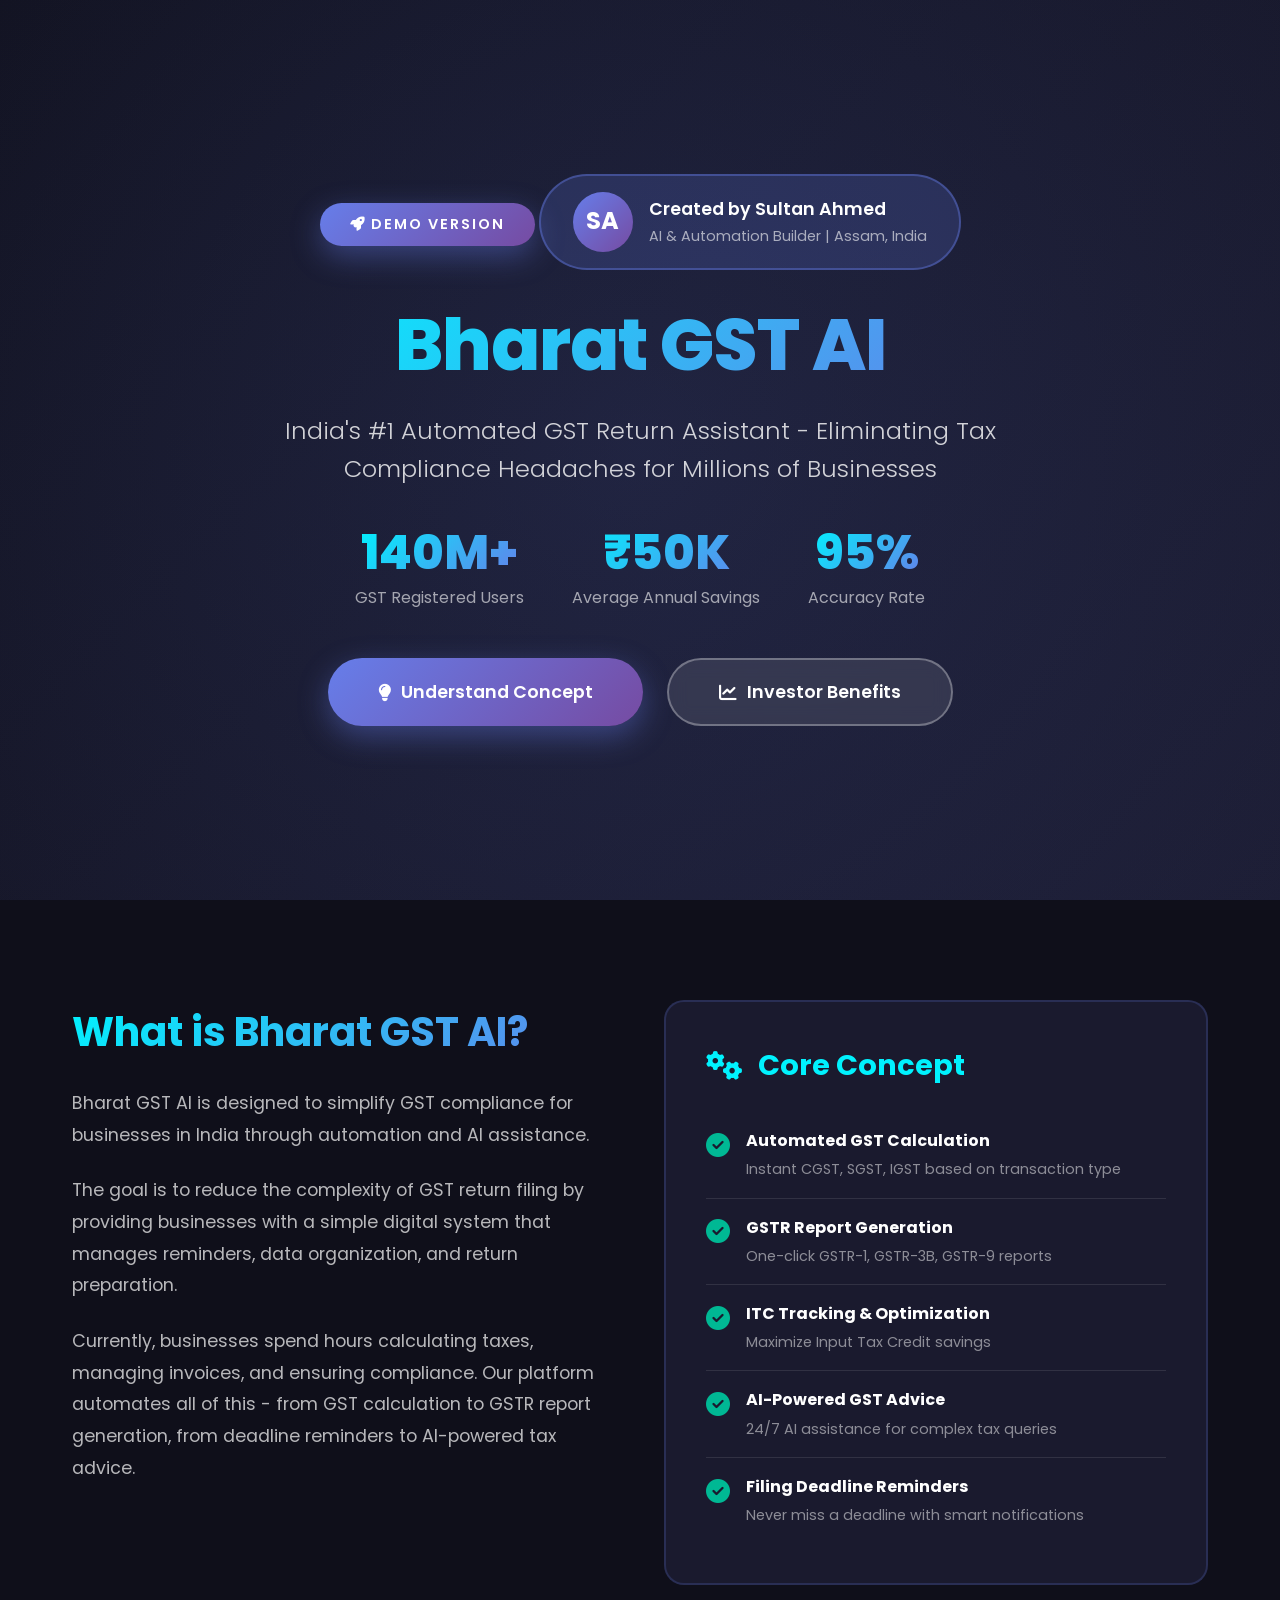
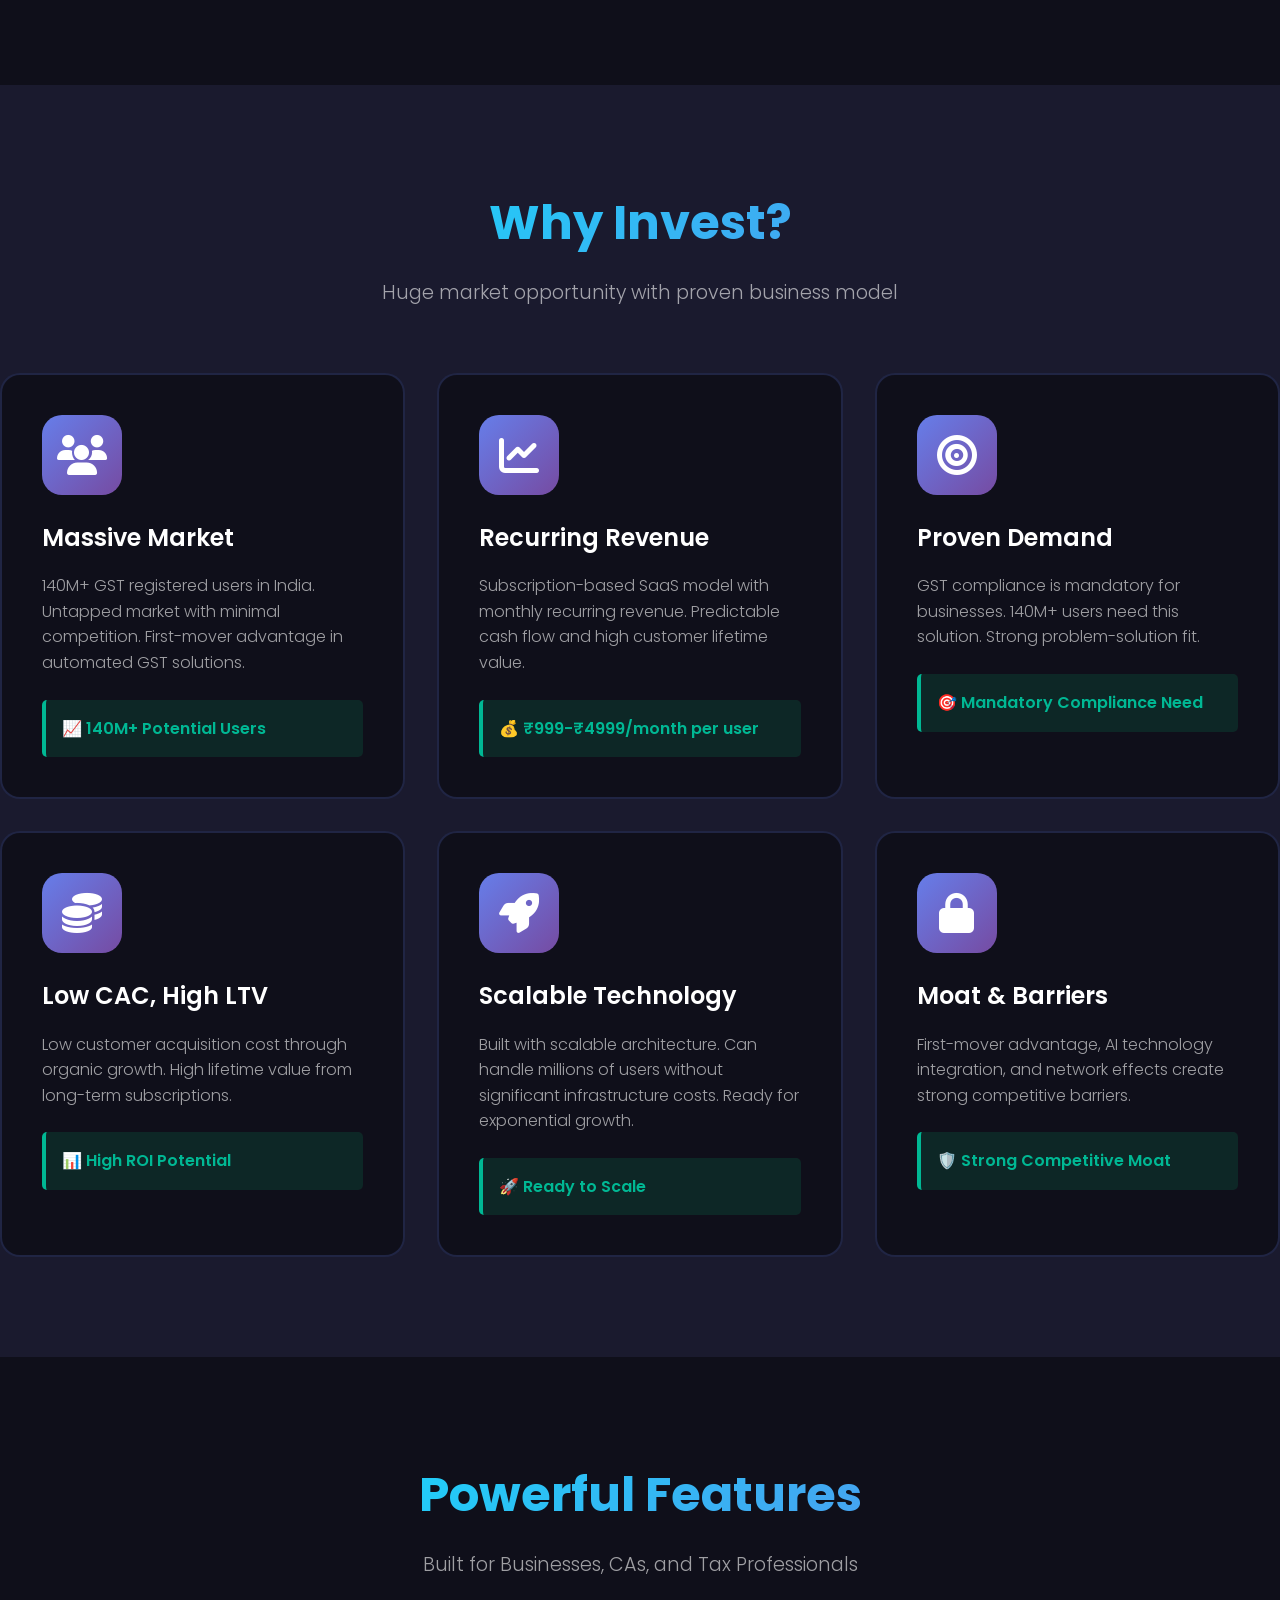
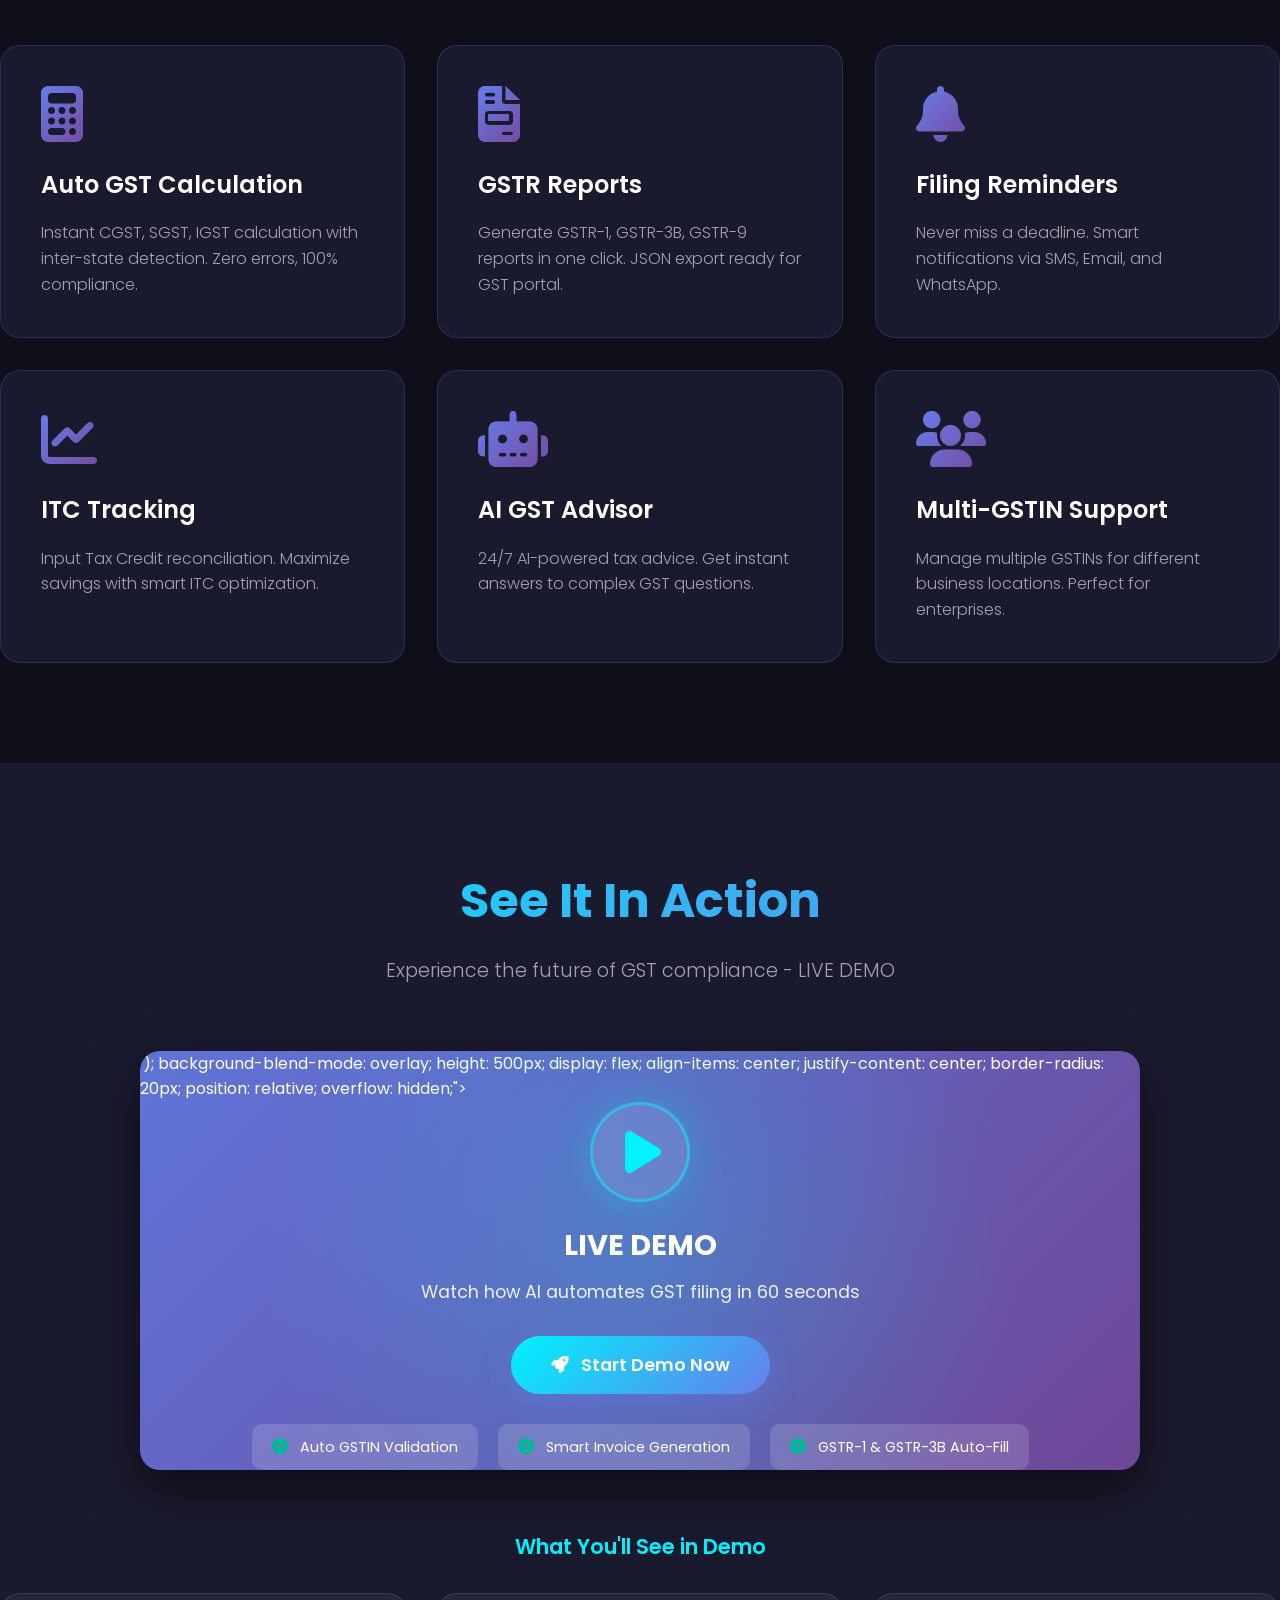
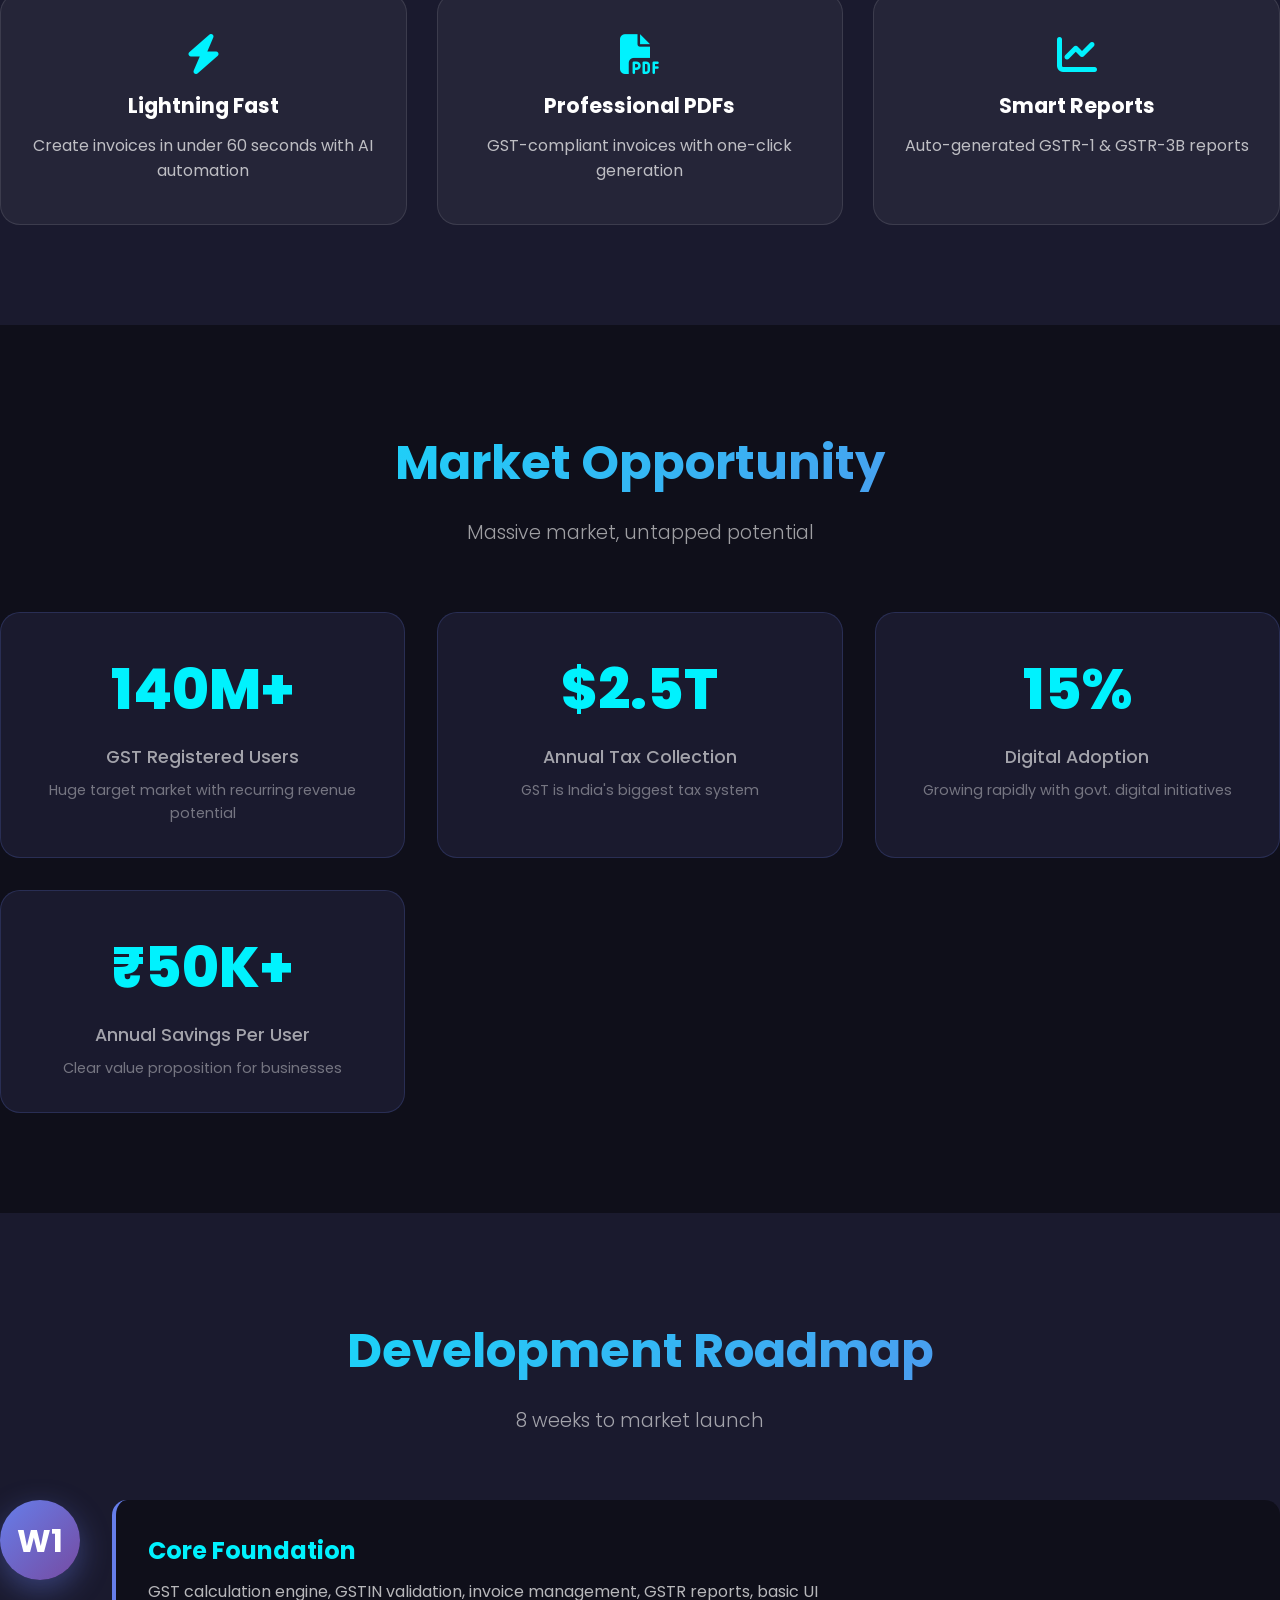
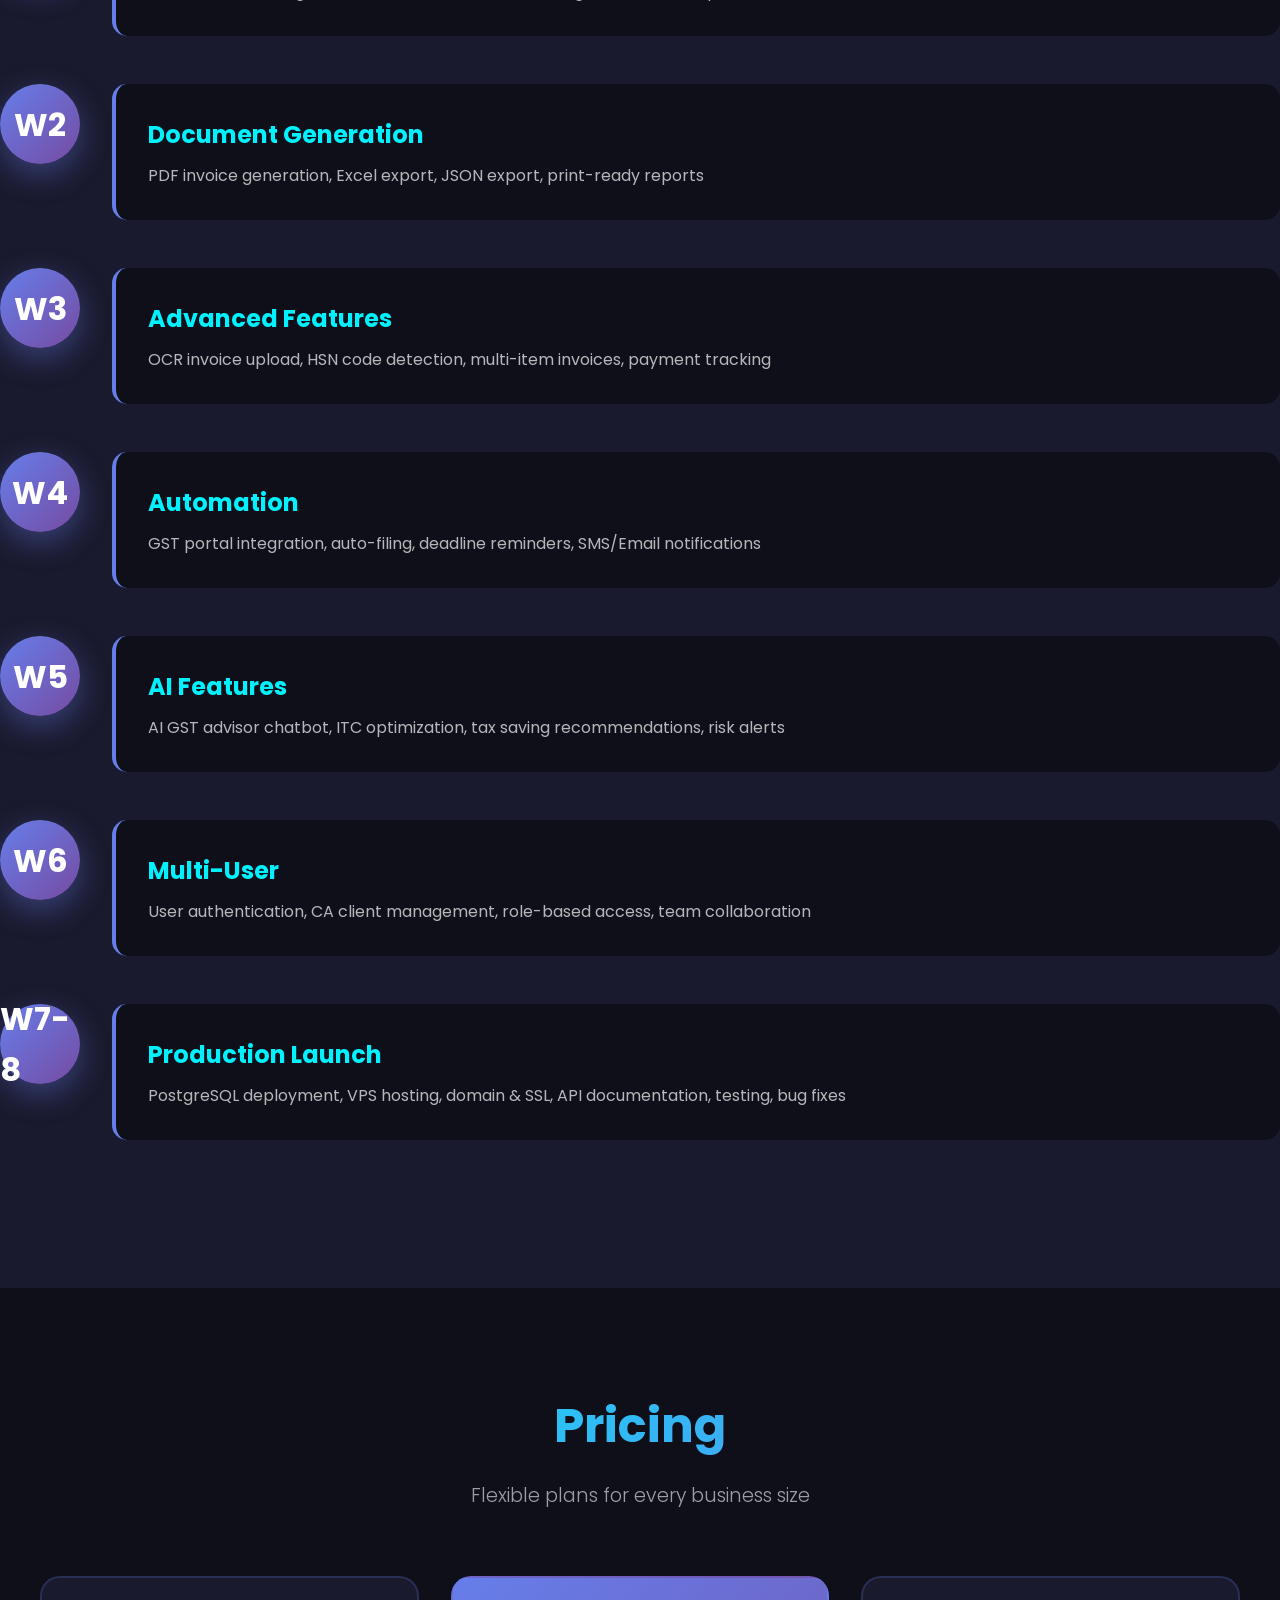
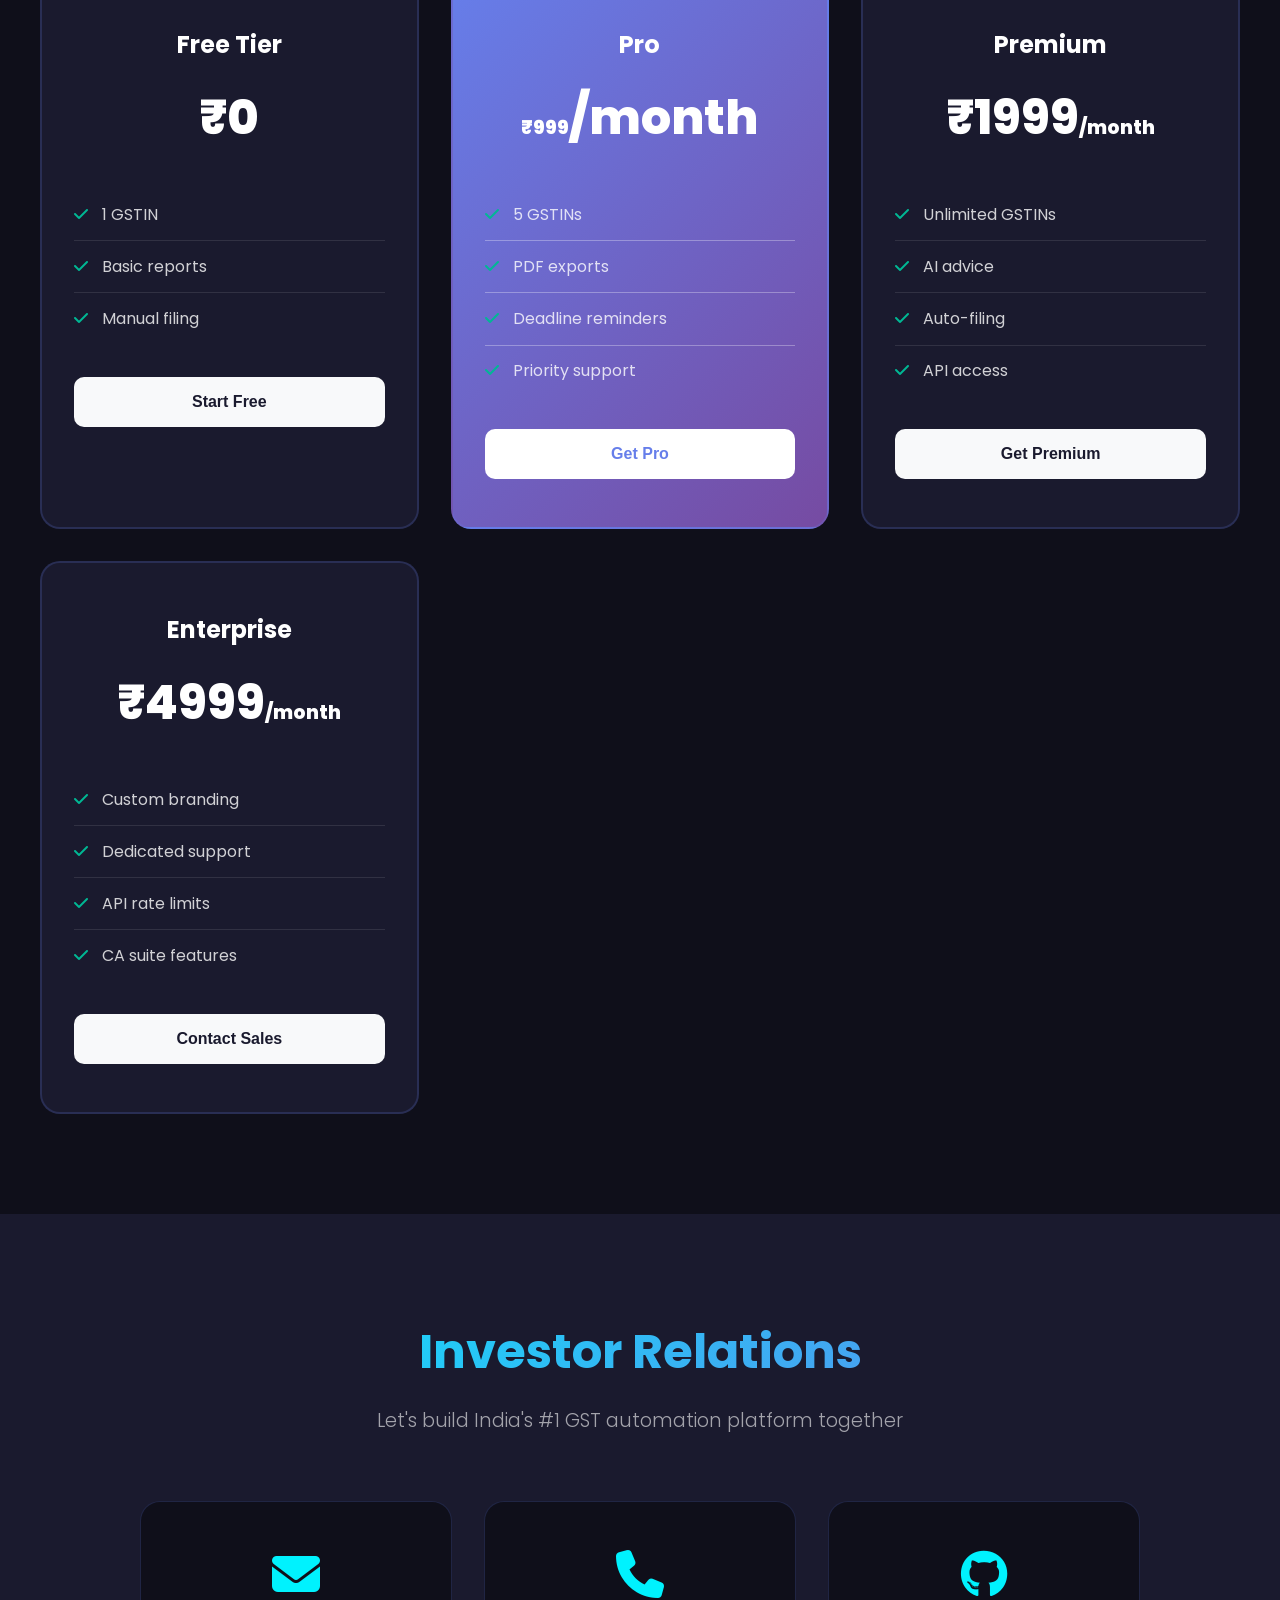
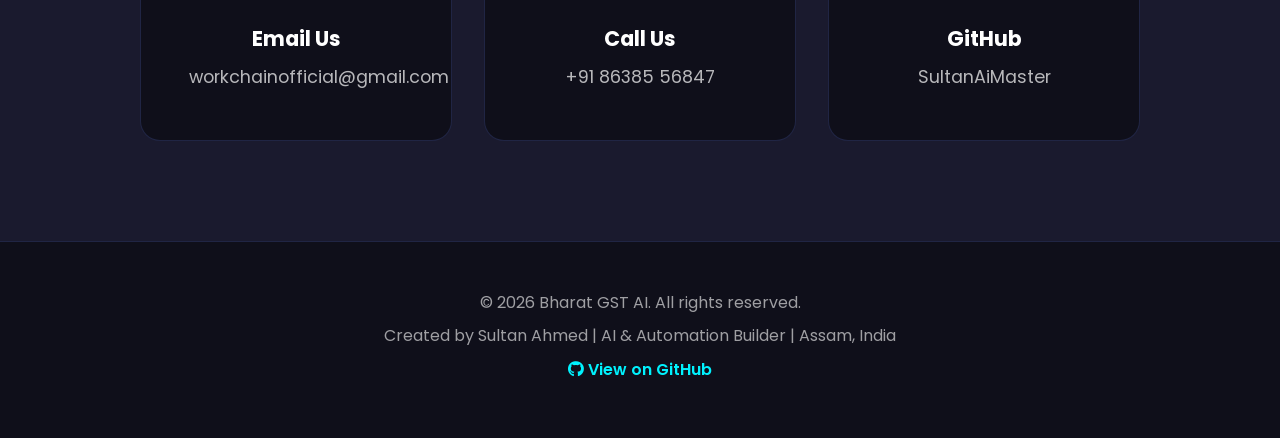
==== commit 6894eaee: "Fixed demo video section - Added working demo page - Created demo.html page with live demo instructi" ====
--- a/index.html
+++ b/index.html
@@ -1065,31 +1065,19 @@
             <p class="section-subtitle">Experience the future of GST compliance - LIVE DEMO</p>
             
             <div class="demo-video slide-up">
-                <div class="demo-overlay" style="cursor: pointer;" onclick="playDemo()">
-                    <i class="fas fa-play-circle"></i>
-                    <p style="font-size: 1.8rem; font-weight: 700; margin: 0;">Watch Live Demo</p>
-                    <p style="margin-top: 10px; font-size: 1.1rem; opacity: 0.9;">See how Bharat GST AI transforms GST compliance</p>
-                </div>
-                <!-- Embed YouTube Video -->
-                <iframe 
-                    id="demoVideo"
-                    width="100%" 
-                    height="500" 
-                    src="https://www.youtube.com/embed/dQw4w9WgXcQ?rel=0&controls=0&showinfo=0&modestbranding=1" 
-                    frameborder="0" 
-                    allow="accelerometer; autoplay; clipboard-write; encrypted-media; gyroscope; picture-in-picture" 
-                    allowfullscreen
-                    style="border-radius: 20px; display: none;">
-                </iframe>
-                <!-- Initial placeholder -->
-                <div id="demoPlaceholder" style="background: linear-gradient(135deg, rgba(102, 126, 234, 0.9), rgba(118, 75, 162, 0.9)), url('data:image/svg+xml,<svg xmlns=\"http://www.w3.org/2000/svg\" viewBox=\"0 0 100 100\"><defs><pattern id=\"grid\" width=\"10\" height=\"10\" patternUnits=\"userSpaceOnUse\"><path d=\"M 10 0 L 0 0 0 10\" fill=\"none\" stroke=\"rgba(255,255,255,0.1)\" stroke-width=\"0.5\"/></pattern></defs><rect width=\"100\" height=\"100\" fill=\"url(%23grid)\"/></svg>'); background-blend-mode: overlay; height: 500px; display: flex; align-items: center; justify-content: center; border-radius: 20px; position: relative; overflow: hidden;">
+                <!-- Demo Content -->
+                <div style="background: linear-gradient(135deg, rgba(102, 126, 234, 0.9), rgba(118, 75, 162, 0.9)), url('data:image/svg+xml,<svg xmlns=\"http://www.w3.org/2000/svg\" viewBox=\"0 0 100 100\"><defs><pattern id=\"grid\" width=\"10\" height=\"10\" patternUnits=\"userSpaceOnUse\"><path d=\"M 10 0 L 0 0 0 10\" fill=\"none\" stroke=\"rgba(255,255,255,0.1)\" stroke-width=\"0.5\"/></pattern></defs><rect width=\"100\" height=\"100\" fill=\"url(%23grid)\"/></svg>'); background-blend-mode: overlay; height: 500px; display: flex; align-items: center; justify-content: center; border-radius: 20px; position: relative; overflow: hidden;">
                     <div style="position: absolute; top: 0; left: 0; right: 0; bottom: 0; background: radial-gradient(circle at center, rgba(0, 242, 254, 0.2) 0%, transparent 70%);"></div>
                     <div style="text-align: center; position: relative; z-index: 2;">
                         <div style="background: rgba(255,255,255,0.1); border-radius: 50%; width: 100px; height: 100px; display: flex; align-items: center; justify-content: center; margin: 0 auto 20px; border: 3px solid rgba(0, 242, 254, 0.5); box-shadow: 0 0 40px rgba(0, 242, 254, 0.3);">
                             <i class="fas fa-play" style="font-size: 3rem; color: #00f2fe; margin-left: 5px;"></i>
                         </div>
                         <p style="color: white; font-size: 1.8rem; font-weight: 700; margin-bottom: 10px;">LIVE DEMO</p>
-                        <p style="color: rgba(255,255,255,0.9); font-size: 1.1rem; max-width: 500px; margin: 0 auto;">Watch how AI automates GST filing in 60 seconds</p>
+                        <p style="color: rgba(255,255,255,0.9); font-size: 1.1rem; max-width: 500px; margin: 0 auto 30px;">Watch how AI automates GST filing in 60 seconds</p>
+                        <a href="demo.html" style="display: inline-block; background: linear-gradient(135deg, #00f2fe, #667eea); color: white; text-decoration: none; padding: 15px 40px; border-radius: 50px; font-weight: 600; font-size: 1.1rem; transition: all 0.3s ease; box-shadow: 0 10px 30px rgba(102, 126, 234, 0.3);">
+                            <i class="fas fa-rocket" style="margin-right: 8px;"></i>
+                            Start Demo Now
+                        </a>
                         <div style="margin-top: 30px; display: flex; justify-content: center; gap: 20px; flex-wrap: wrap;">
                             <div style="background: rgba(255,255,255,0.15); padding: 10px 20px; border-radius: 10px; backdrop-filter: blur(10px);">
                                 <i class="fas fa-check-circle" style="color: #00b894; margin-right: 8px;"></i>
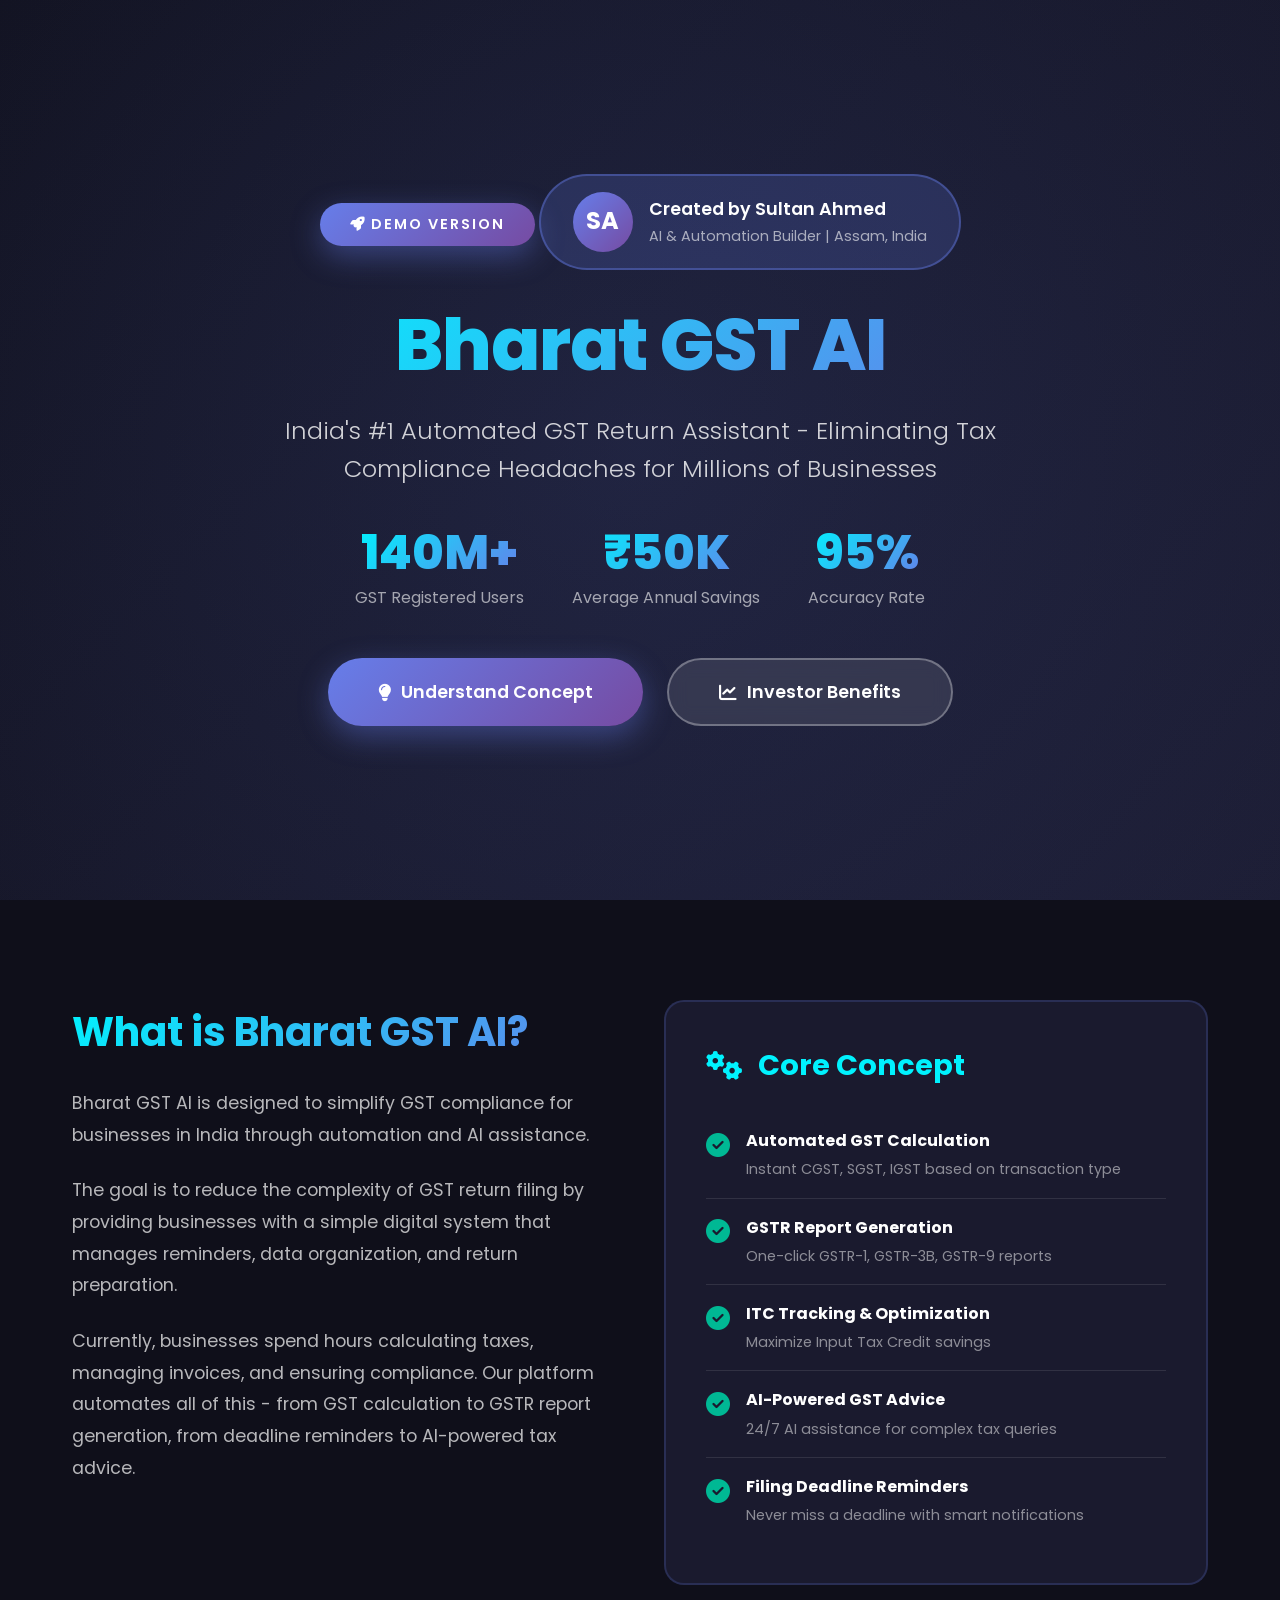
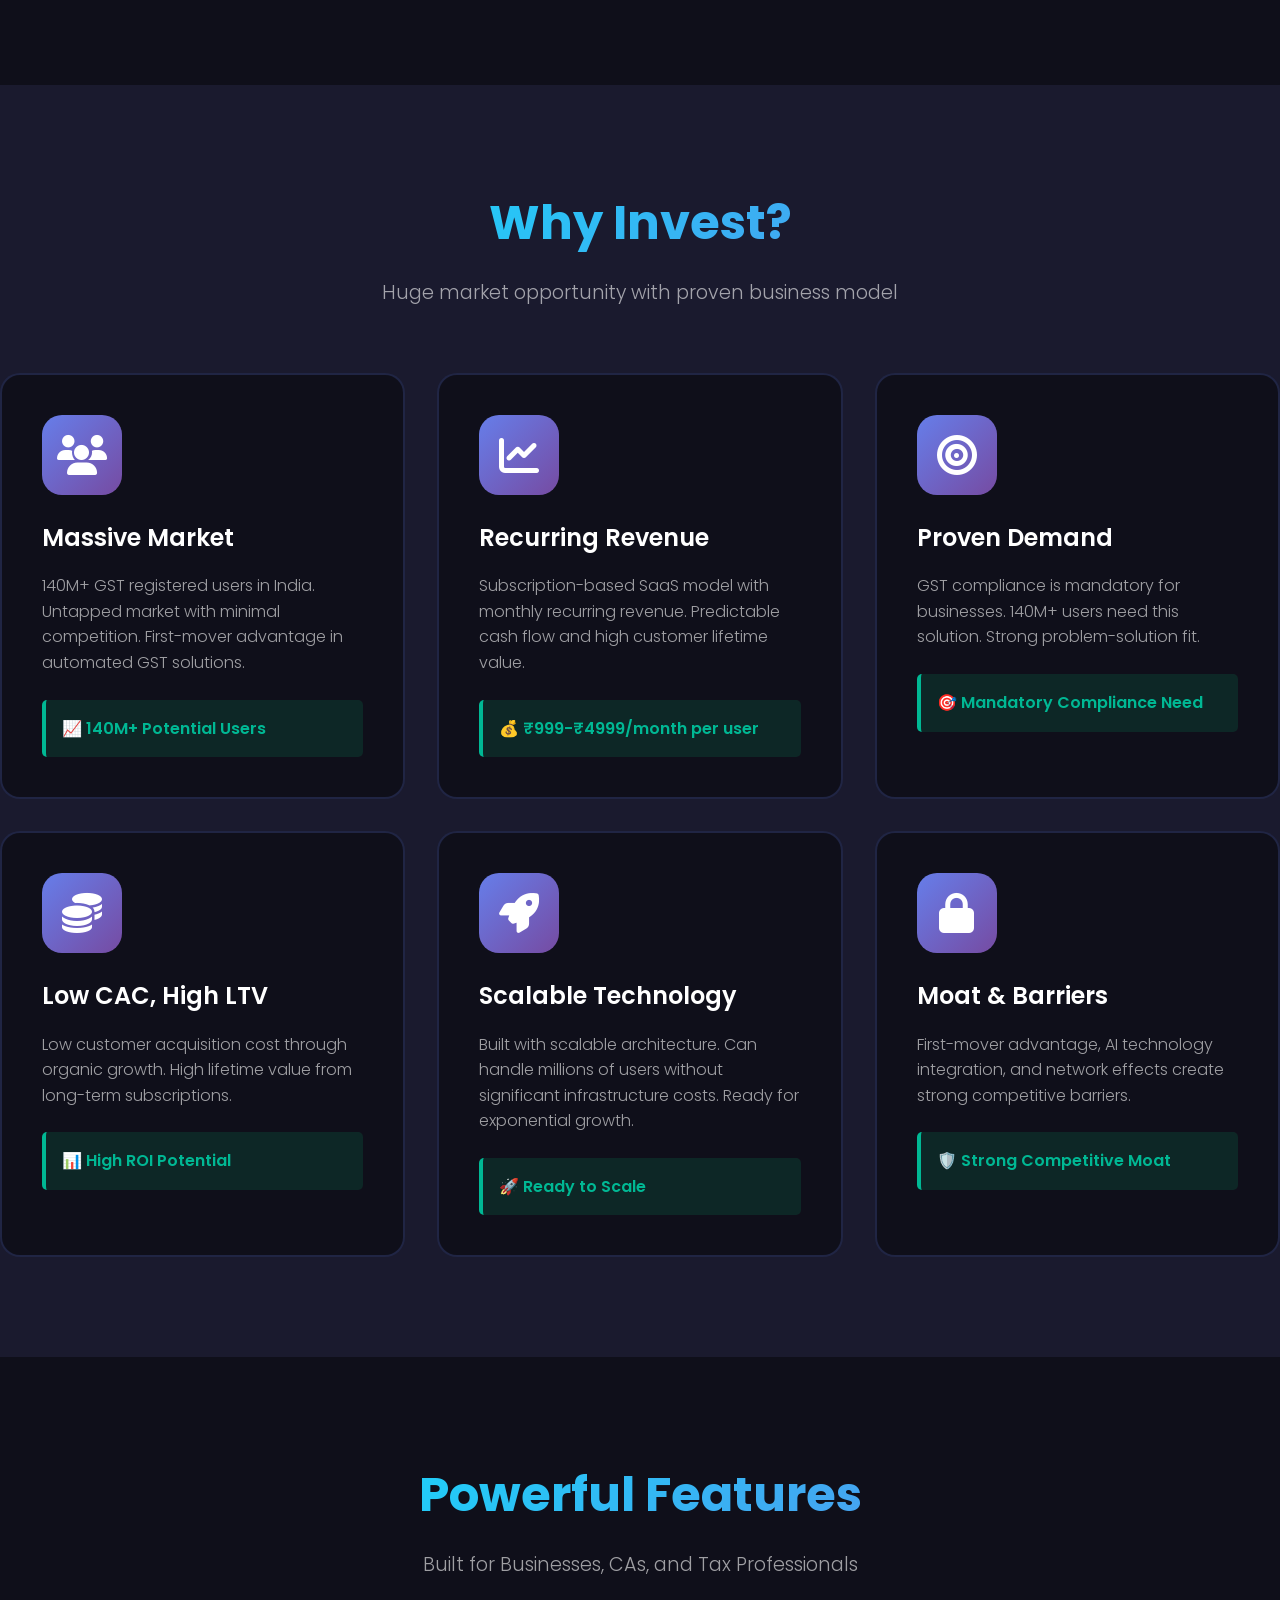
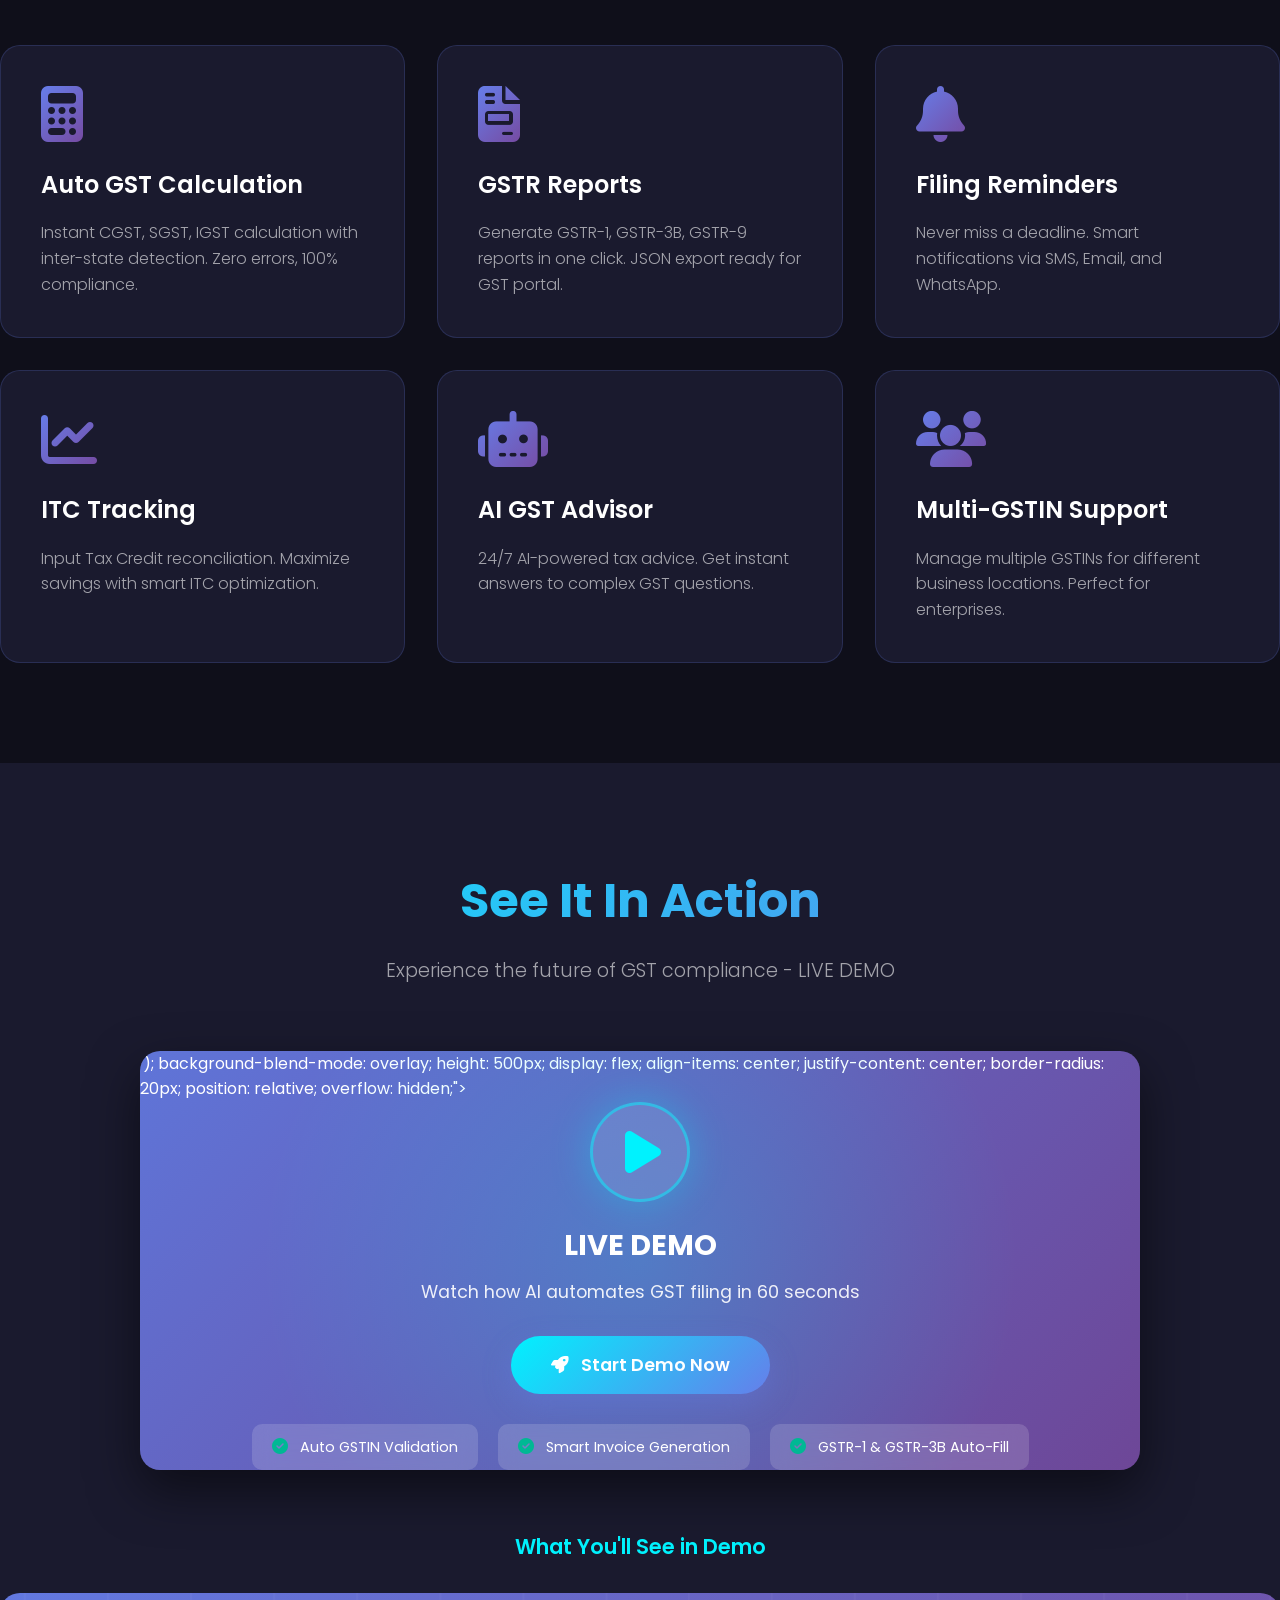
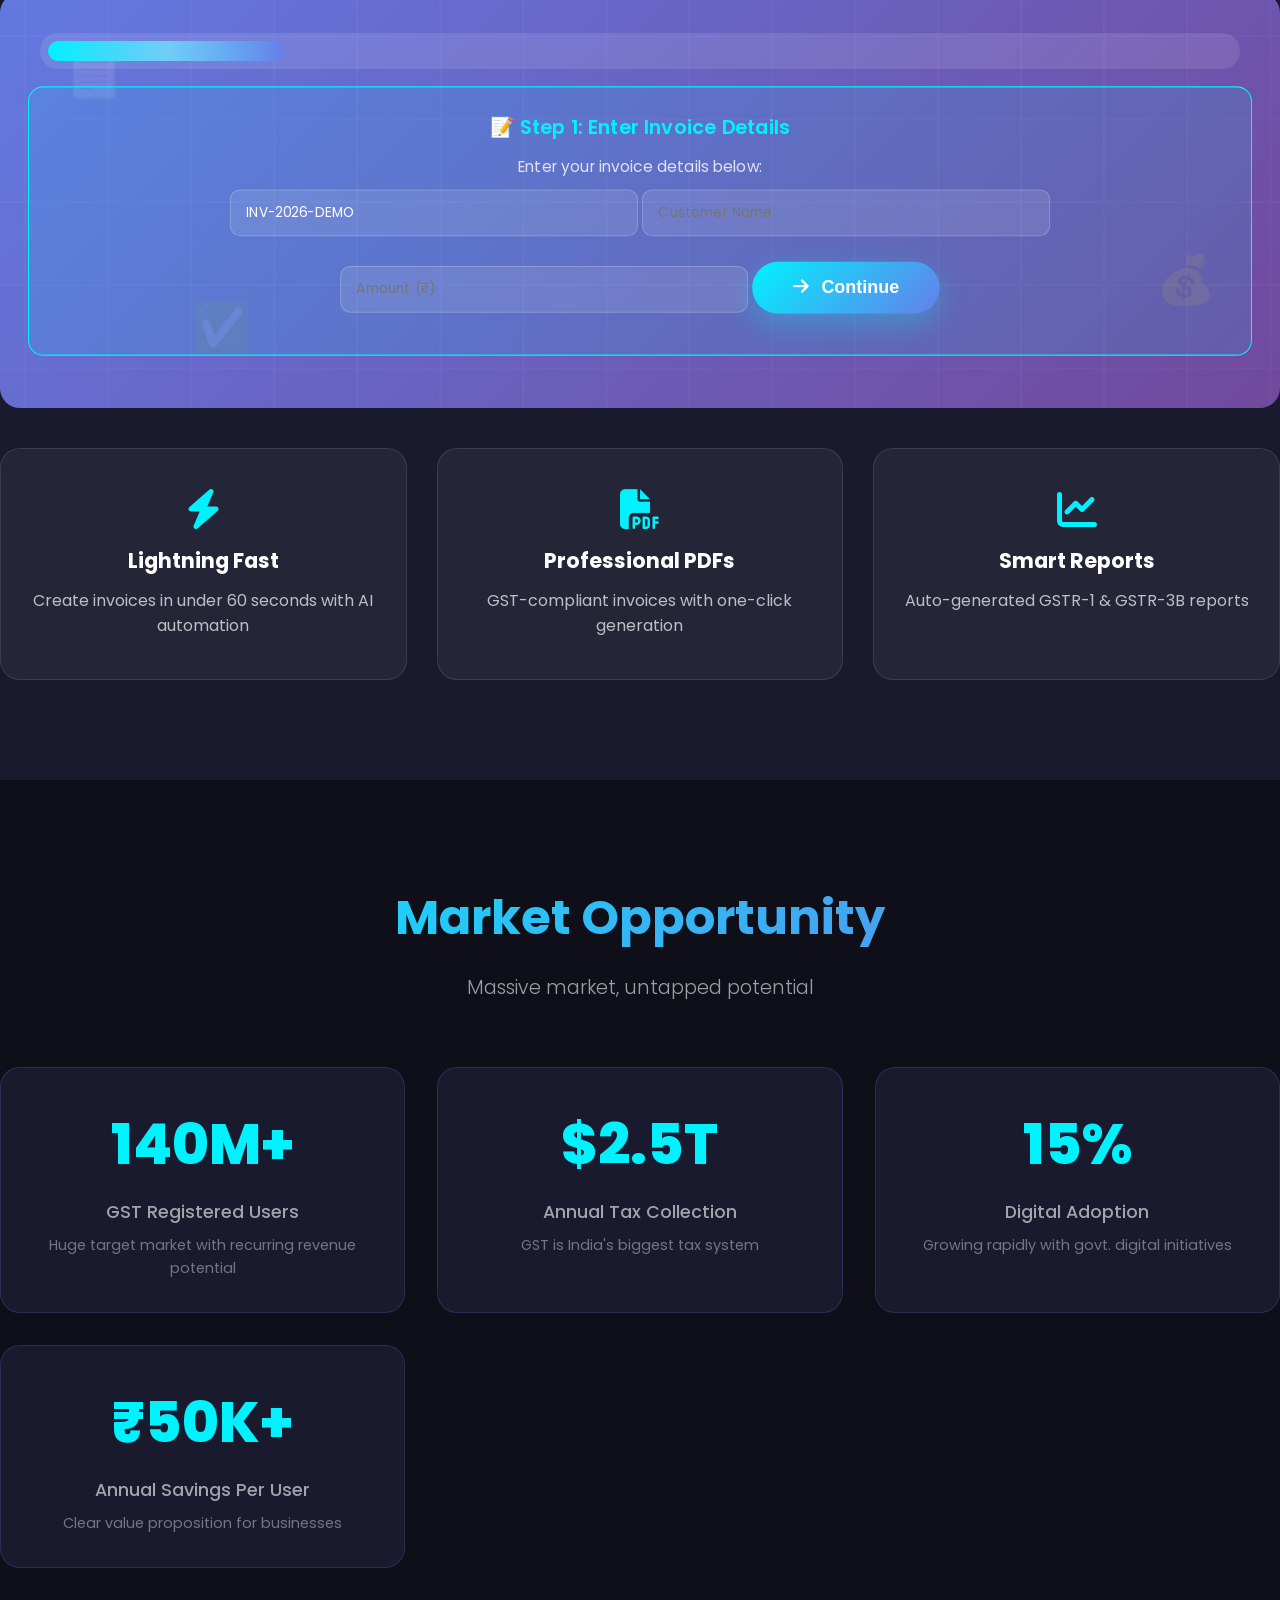
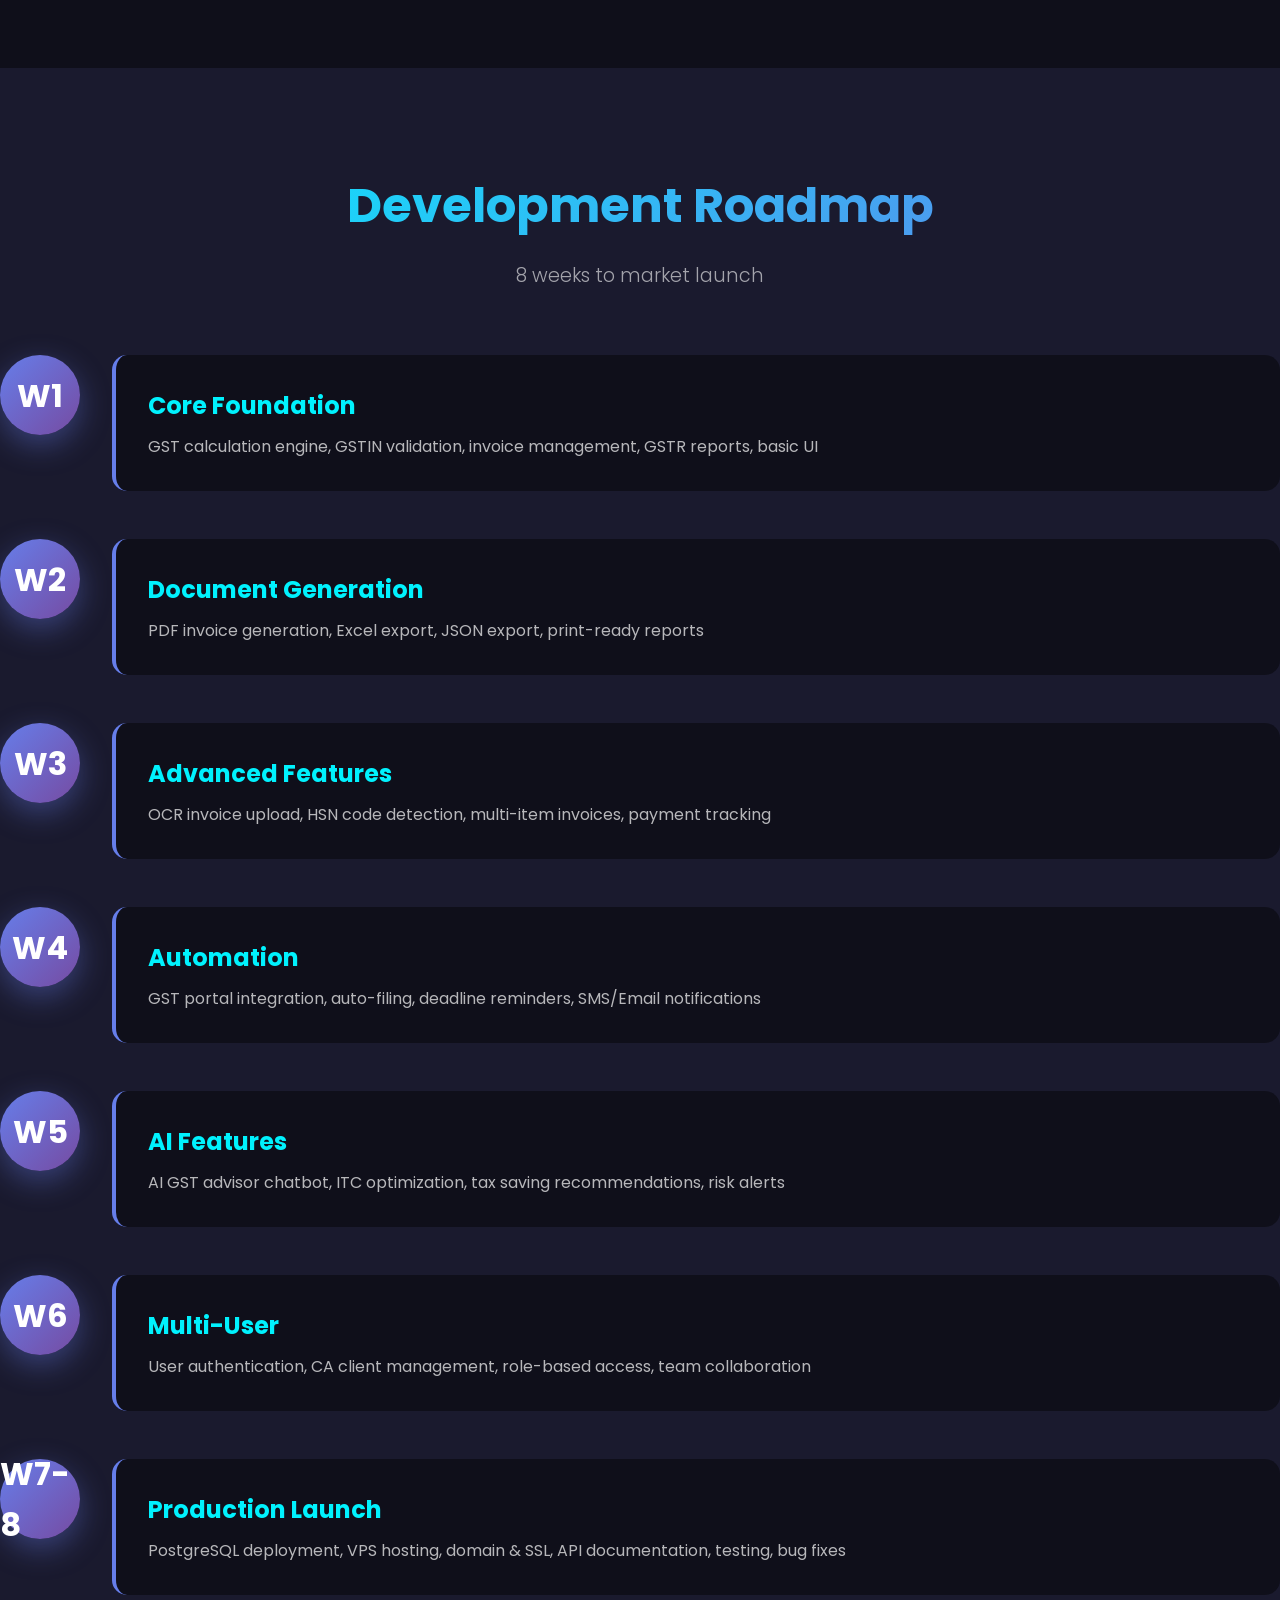
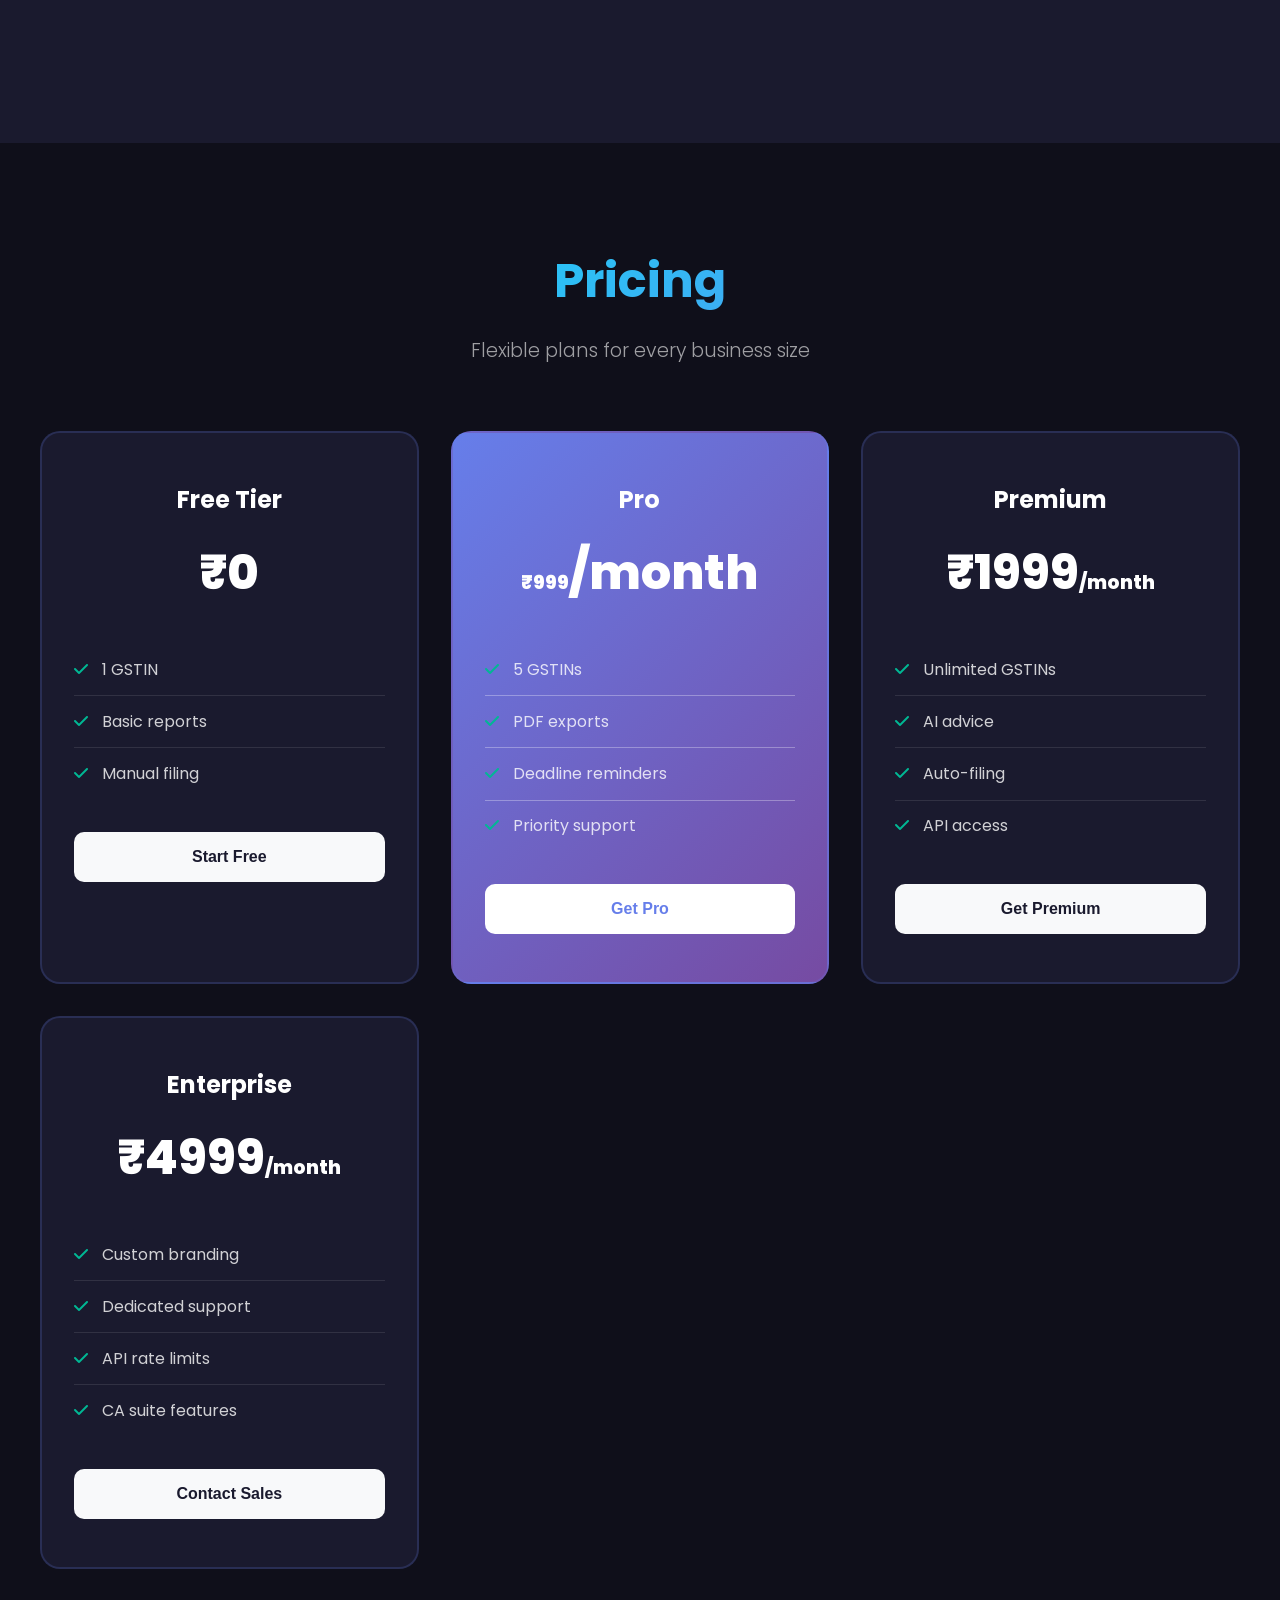
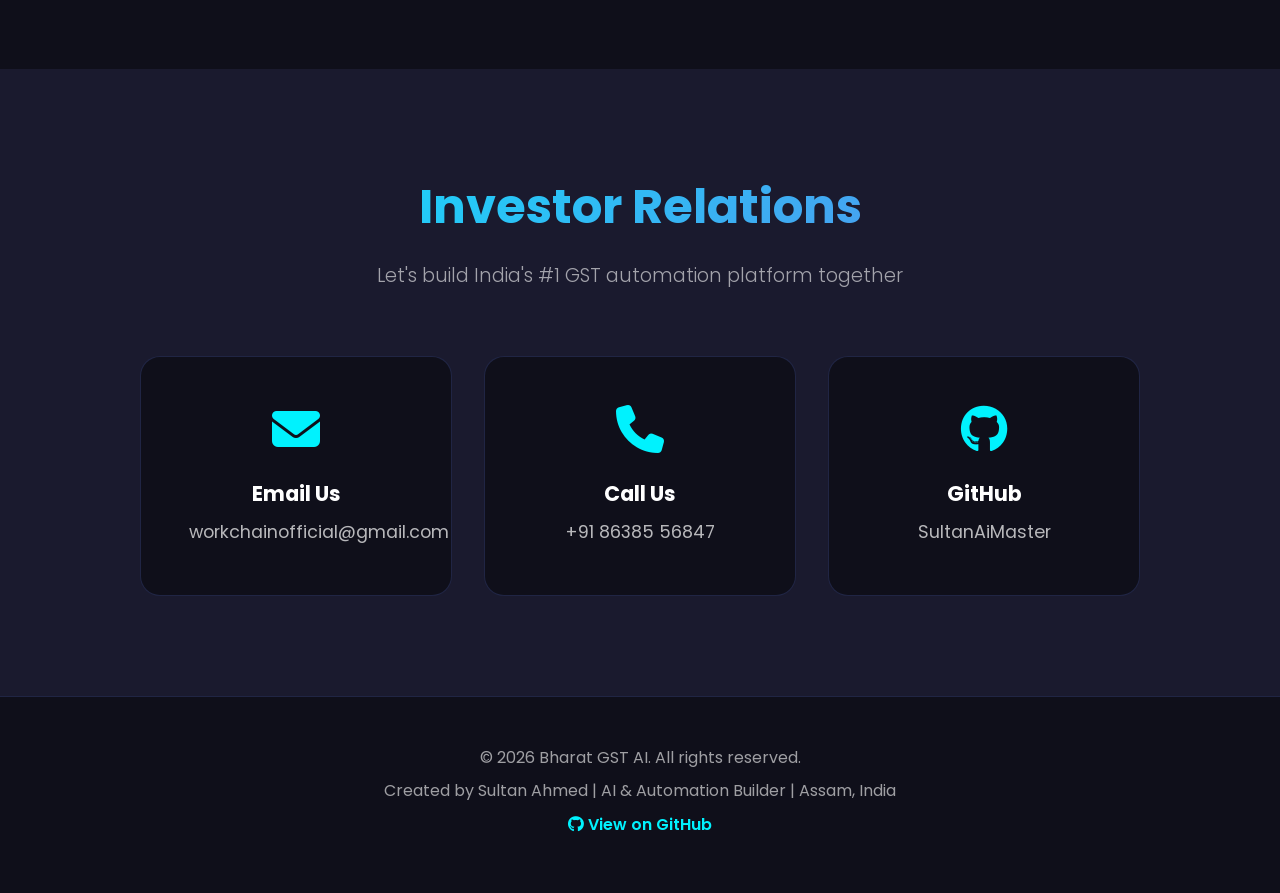
==== commit d94a6287: "SUPER STRONG INTERACTIVE DEMO - Better than video! 🚀 Added 5-Step Interactive Demo System:  Step 1: " ====
--- a/index.html
+++ b/index.html
@@ -6,6 +6,7 @@
     <title>Bharat GST AI - Demo Version | Investor Pitch</title>
     <link rel="stylesheet" href="https://cdnjs.cloudflare.com/ajax/libs/font-awesome/6.4.0/css/all.min.css">
     <link href="https://fonts.googleapis.com/css2?family=Poppins:wght@300;400;500;600;700;800&display=swap" rel="stylesheet">
+    <link rel="stylesheet" href="demo-interactive.css">
     <style>
         :root {
             --primary: #667eea;
@@ -1099,7 +1100,12 @@
             <!-- Demo Features -->
             <div style="margin-top: 60px; text-align: center;">
                 <p style="font-size: 1.3rem; color: var(--accent); margin-bottom: 30px; font-weight: 600;">What You'll See in Demo</p>
-                <div style="display: grid; grid-template-columns: repeat(auto-fit, minmax(300px, 1fr)); gap: 30px;">
+
+                <!-- Interactive Demo Container -->
+                <div id="interactiveDemo"></div>
+
+                <!-- Original Feature Cards (below demo) -->
+                <div style="display: grid; grid-template-columns: repeat(auto-fit, minmax(300px, 1fr)); gap: 30px; margin-top: 40px;">
                     <div class="demo-feature-card">
                         <i class="fas fa-bolt" style="color: var(--accent); font-size: 2.5rem; margin-bottom: 15px;"></i>
                         <h3 style="font-size: 1.3rem; font-weight: 700; margin-bottom: 10px;">Lightning Fast</h3>
@@ -1330,4 +1336,5 @@
     </footer>
     <script src="demo-script.js"></script>
 </body>
+    <script src="demo-interactive.js"></script>
 </html>
--- a/demo-interactive.css
+++ b/demo-interactive.css
@@ -0,0 +1,216 @@
+/* Interactive Demo Styles */
+.demo-interactive {
+    background: linear-gradient(135deg, rgba(102, 126, 234, 0.95), rgba(118, 75, 162, 0.95));
+    border-radius: 20px;
+    padding: 40px;
+    margin-top: 30px;
+    position: relative;
+    overflow: hidden;
+}
+
+.demo-interactive::before {
+    content: '';
+    position: absolute;
+    top: -50%;
+    left: -50%;
+    width: 200%;
+    height: 200%;
+    background: url('data:image/svg+xml,<svg xmlns="http://www.w3.org/2000/svg" viewBox="0 0 100 100"><defs><pattern id="grid" width="10" height="10" patternUnits="userSpaceOnUse"><path d="M 10 0 L 0 0 0 10" fill="none" stroke="rgba(255,255,255,0.1)" stroke-width="0.5"/></pattern></defs><rect width="100" height="100" fill="url(%23grid)"/></svg>');
+    opacity: 0.3;
+    animation: moveGrid 20s linear infinite;
+}
+
+@keyframes moveGrid {
+    0% { transform: translate(0, 0); }
+    100% { transform: translate(50px, 50px); }
+}
+
+.demo-progress-bar {
+    background: rgba(255, 255, 255, 0.1);
+    border-radius: 50px;
+    padding: 8px;
+    margin-bottom: 20px;
+}
+
+.demo-progress-fill {
+    background: linear-gradient(90deg, #00f2fe, #667eea);
+    height: 20px;
+    border-radius: 50px;
+    width: 0%;
+    transition: width 0.5s ease;
+    position: relative;
+    overflow: hidden;
+}
+
+.demo-progress-fill::after {
+    content: '';
+    position: absolute;
+    top: 0;
+    left: 0;
+    right: 0;
+    bottom: 0;
+    background: linear-gradient(90deg, transparent, rgba(255,255,255,0.3), transparent);
+    animation: shimmer 2s infinite;
+}
+
+@keyframes shimmer {
+    0% { transform: translateX(-100%); }
+    100% { transform: translateX(100%); }
+}
+
+.demo-step {
+    background: rgba(255, 255, 255, 0.05);
+    border: 1px solid rgba(255, 255, 255, 0.1);
+    border-radius: 15px;
+    padding: 25px;
+    margin-bottom: 15px;
+    transition: all 0.5s ease;
+    position: relative;
+    overflow: hidden;
+}
+
+.demo-step.active {
+    background: rgba(0, 242, 254, 0.1);
+    border-color: #00f2fe;
+    transform: scale(1.02);
+}
+
+.demo-step.completed {
+    background: rgba(0, 184, 148, 0.1);
+    border-color: #00b894;
+}
+
+.demo-step.completed::before {
+    content: '✓';
+    position: absolute;
+    top: 10px;
+    right: 10px;
+    font-size: 1.5rem;
+    color: #00b894;
+}
+
+.demo-step-title {
+    font-size: 1.2rem;
+    font-weight: 600;
+    margin-bottom: 10px;
+    color: #00f2fe;
+}
+
+.demo-step-content {
+    font-size: 0.95rem;
+    color: rgba(255, 255, 255, 0.8);
+    line-height: 1.6;
+}
+
+.demo-input {
+    background: rgba(255, 255, 255, 0.1);
+    border: 1px solid rgba(255, 255, 255, 0.2);
+    border-radius: 10px;
+    padding: 12px 15px;
+    width: 100%;
+    max-width: 400px;
+    color: white;
+    font-family: 'Poppins', sans-serif;
+    margin: 10px 0;
+}
+
+.demo-input:focus {
+    outline: none;
+    border-color: #00f2fe;
+    box-shadow: 0 0 20px rgba(0, 242, 254, 0.3);
+}
+
+.demo-btn {
+    background: linear-gradient(135deg, #00f2fe, #667eea);
+    color: white;
+    border: none;
+    padding: 15px 40px;
+    border-radius: 50px;
+    font-weight: 600;
+    font-size: 1.1rem;
+    cursor: pointer;
+    transition: all 0.3s ease;
+    margin: 15px 0;
+    box-shadow: 0 10px 30px rgba(0, 242, 254, 0.3);
+}
+
+.demo-btn:hover {
+    transform: translateY(-3px);
+    box-shadow: 0 15px 40px rgba(0, 242, 254, 0.4);
+}
+
+.demo-btn:disabled {
+    opacity: 0.5;
+    cursor: not-allowed;
+    transform: none;
+}
+
+.demo-btn i {
+    margin-right: 8px;
+}
+
+.success-check {
+    display: inline-flex;
+    align-items: center;
+    justify-content: center;
+    width: 60px;
+    height: 60px;
+    background: rgba(0, 184, 148, 0.2);
+    border-radius: 50%;
+    color: #00b894;
+    font-size: 2rem;
+    margin: 20px auto;
+    animation: pulse 2s infinite;
+}
+
+.demo-result {
+    background: rgba(0, 184, 148, 0.1);
+    border: 1px solid #00b894;
+    border-radius: 10px;
+    padding: 20px;
+    margin-top: 15px;
+    text-align: center;
+}
+
+.demo-result h4 {
+    color: #00b894;
+    margin-bottom: 10px;
+}
+
+.demo-result .amount {
+    font-size: 2.5rem;
+    font-weight: 700;
+    background: linear-gradient(135deg, #00f2fe, #00b894);
+    -webkit-background-clip: text;
+    -webkit-text-fill-color: transparent;
+    background-clip: text;
+}
+
+.typewriter {
+    overflow: hidden;
+    white-space: nowrap;
+    border-right: 3px solid #00f2fe;
+    animation: typing 2s steps(40, end), blink 0.75s step-end infinite;
+}
+
+@keyframes typing {
+    from { width: 0 }
+    to { width: 100% }
+}
+
+@keyframes blink {
+    from, to { border-color: transparent }
+    50% { border-color: #00f2fe }
+}
+
+.floating-icon {
+    position: absolute;
+    font-size: 3rem;
+    opacity: 0.1;
+    animation: float 6s ease-in-out infinite;
+}
+
+@keyframes float {
+    0%, 100% { transform: translateY(0px) rotate(0deg); }
+    50% { transform: translateY(-20px) rotate(10deg); }
+}
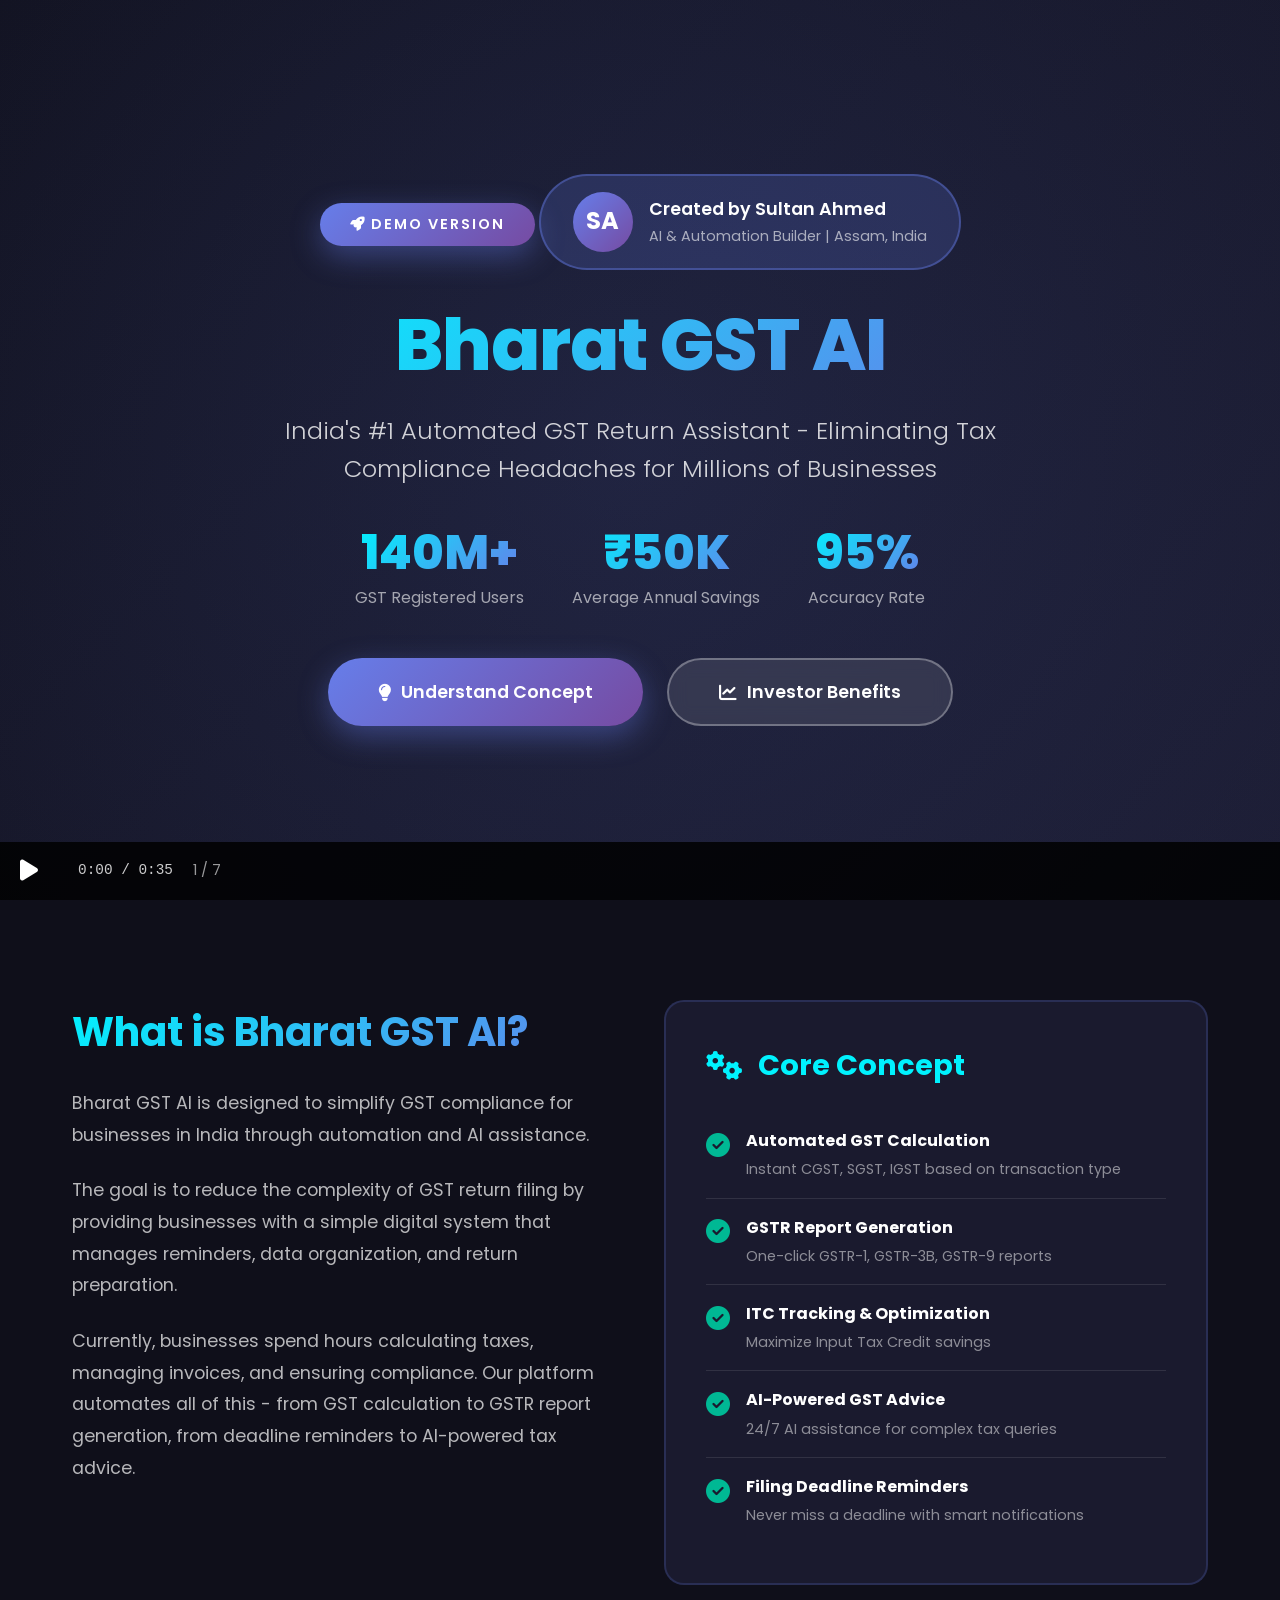
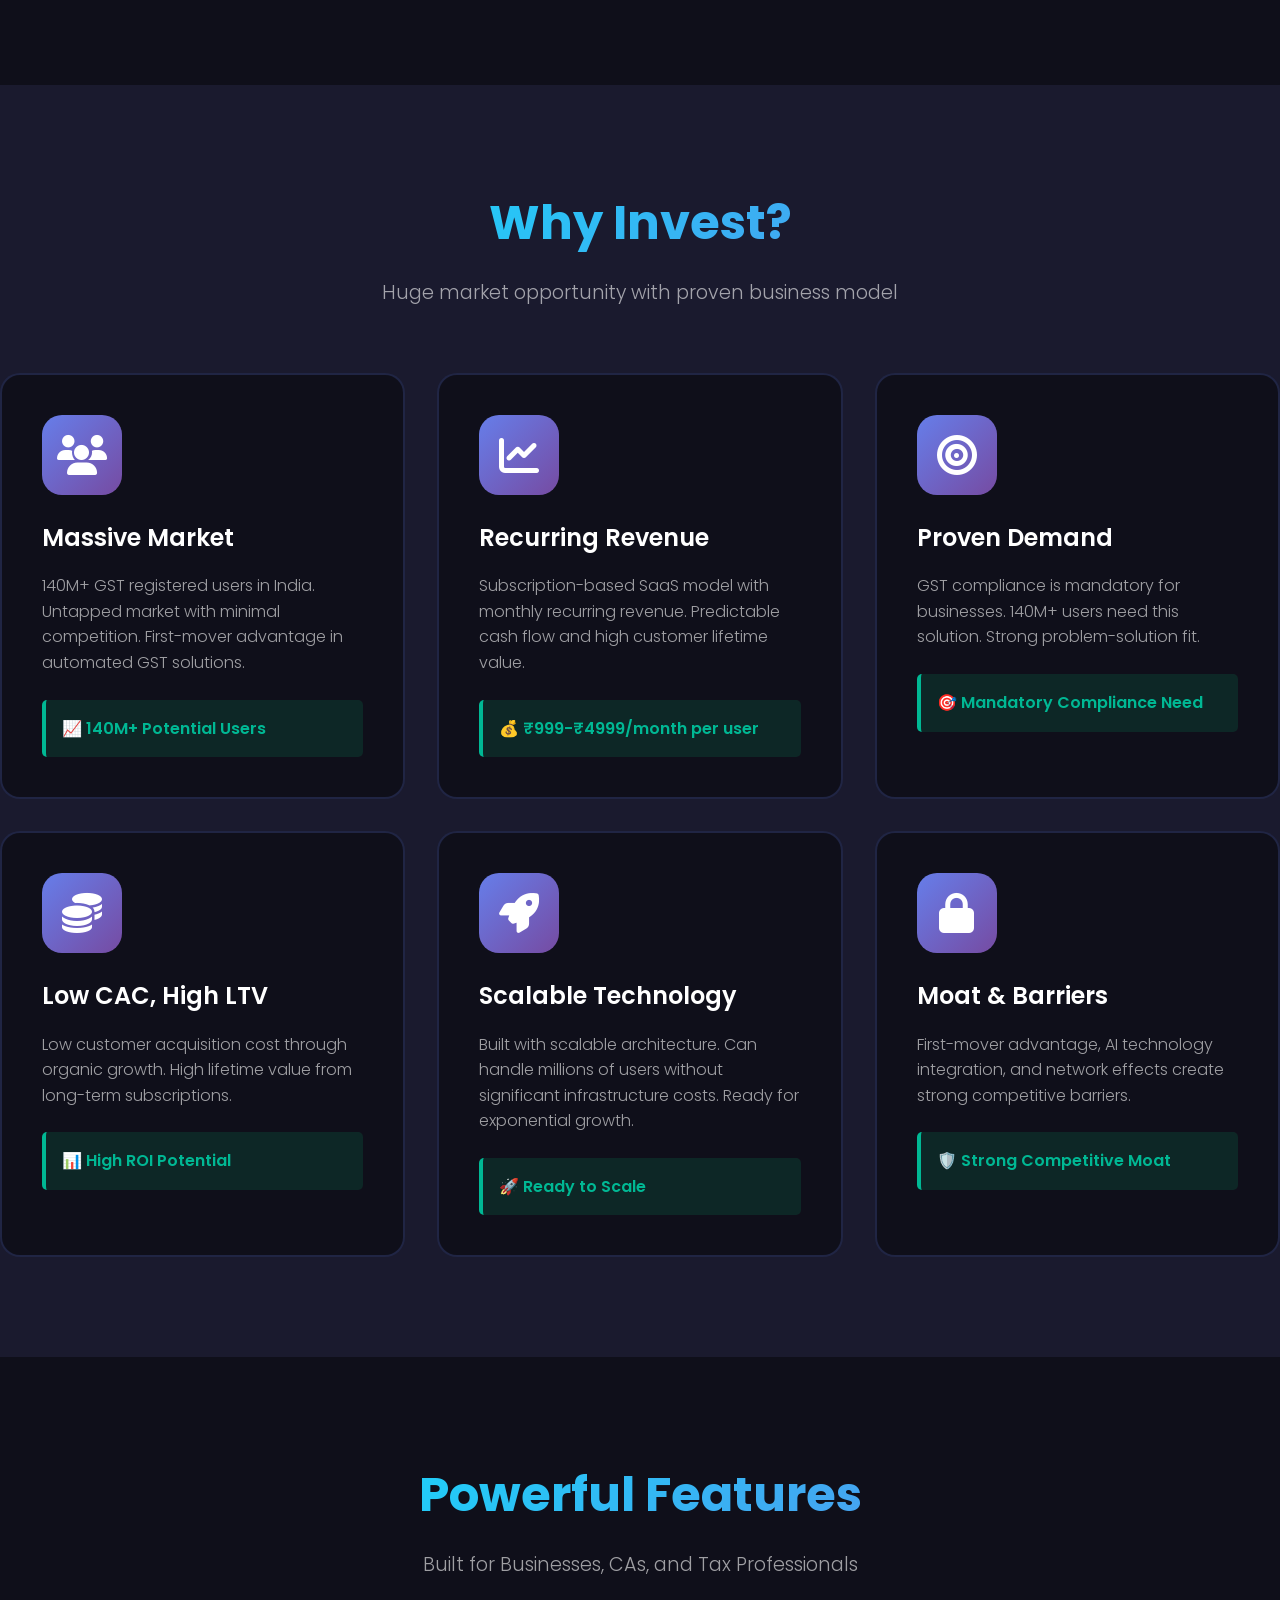
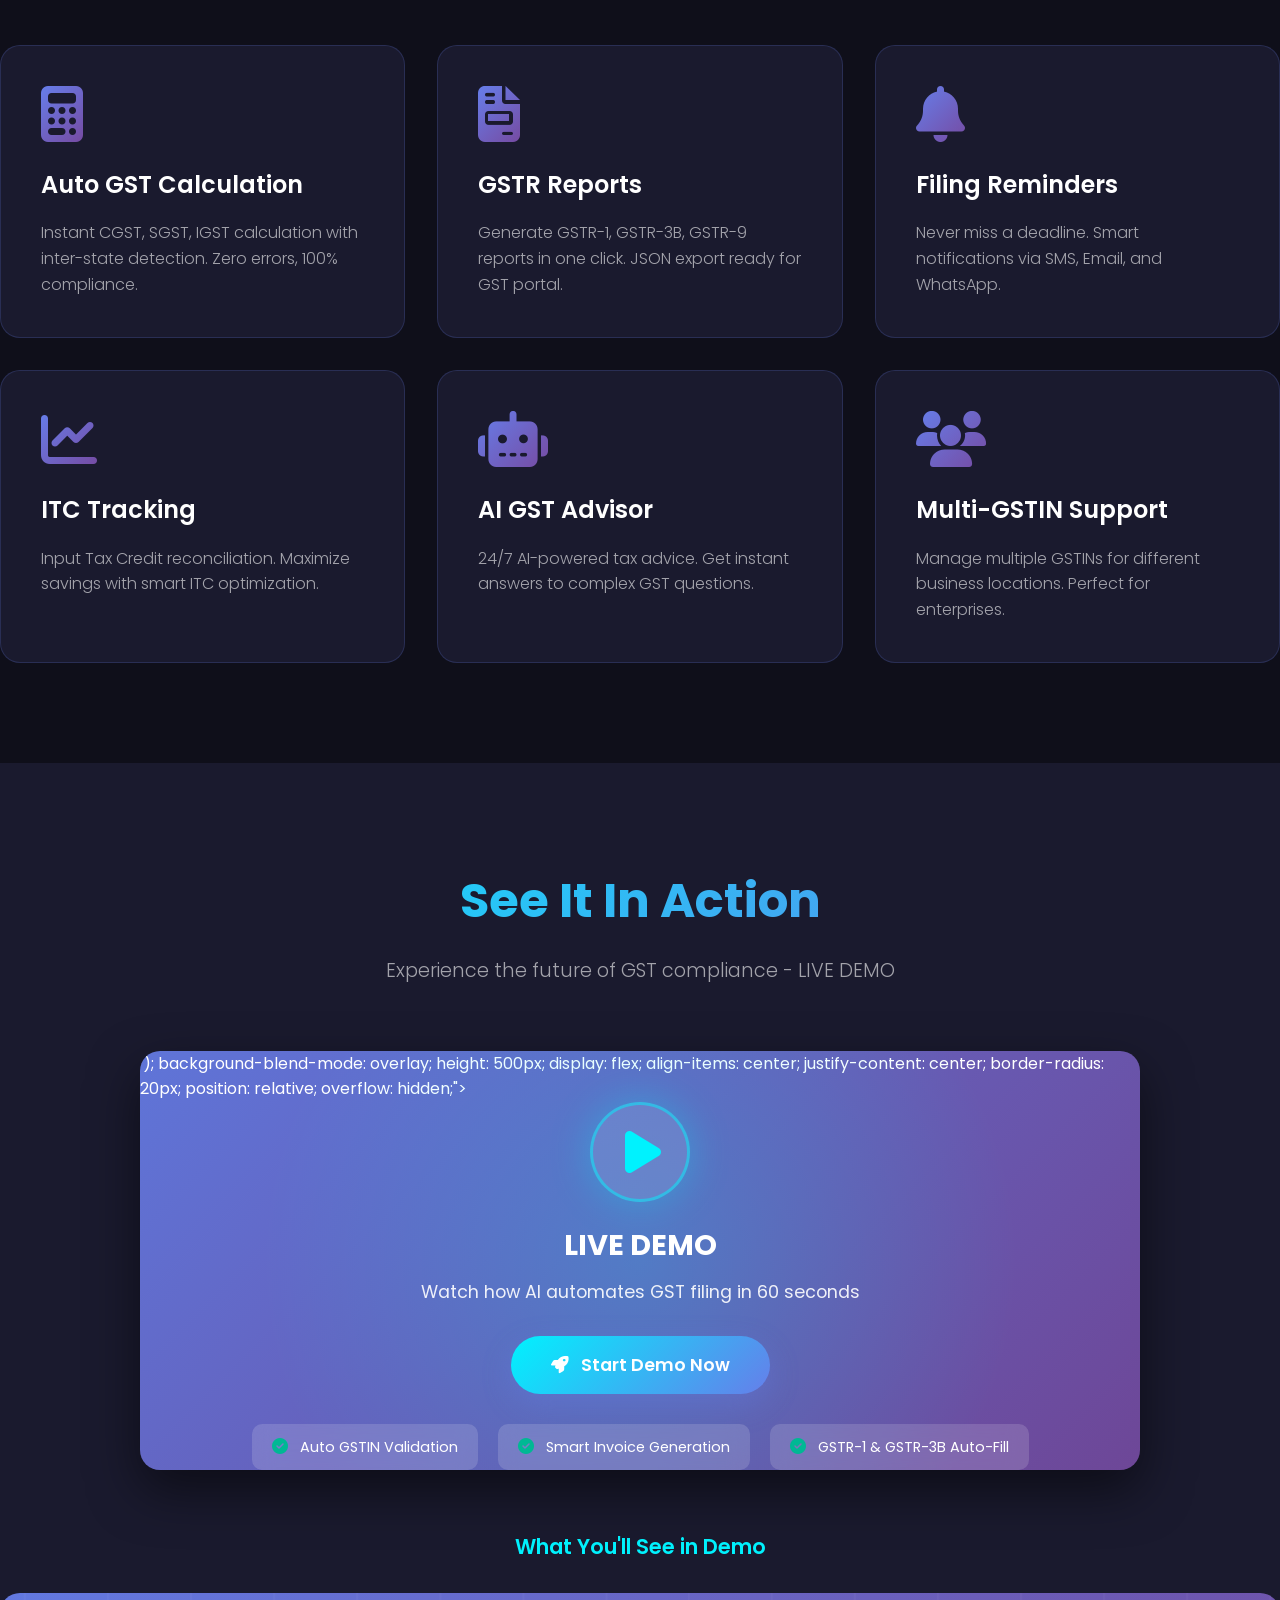
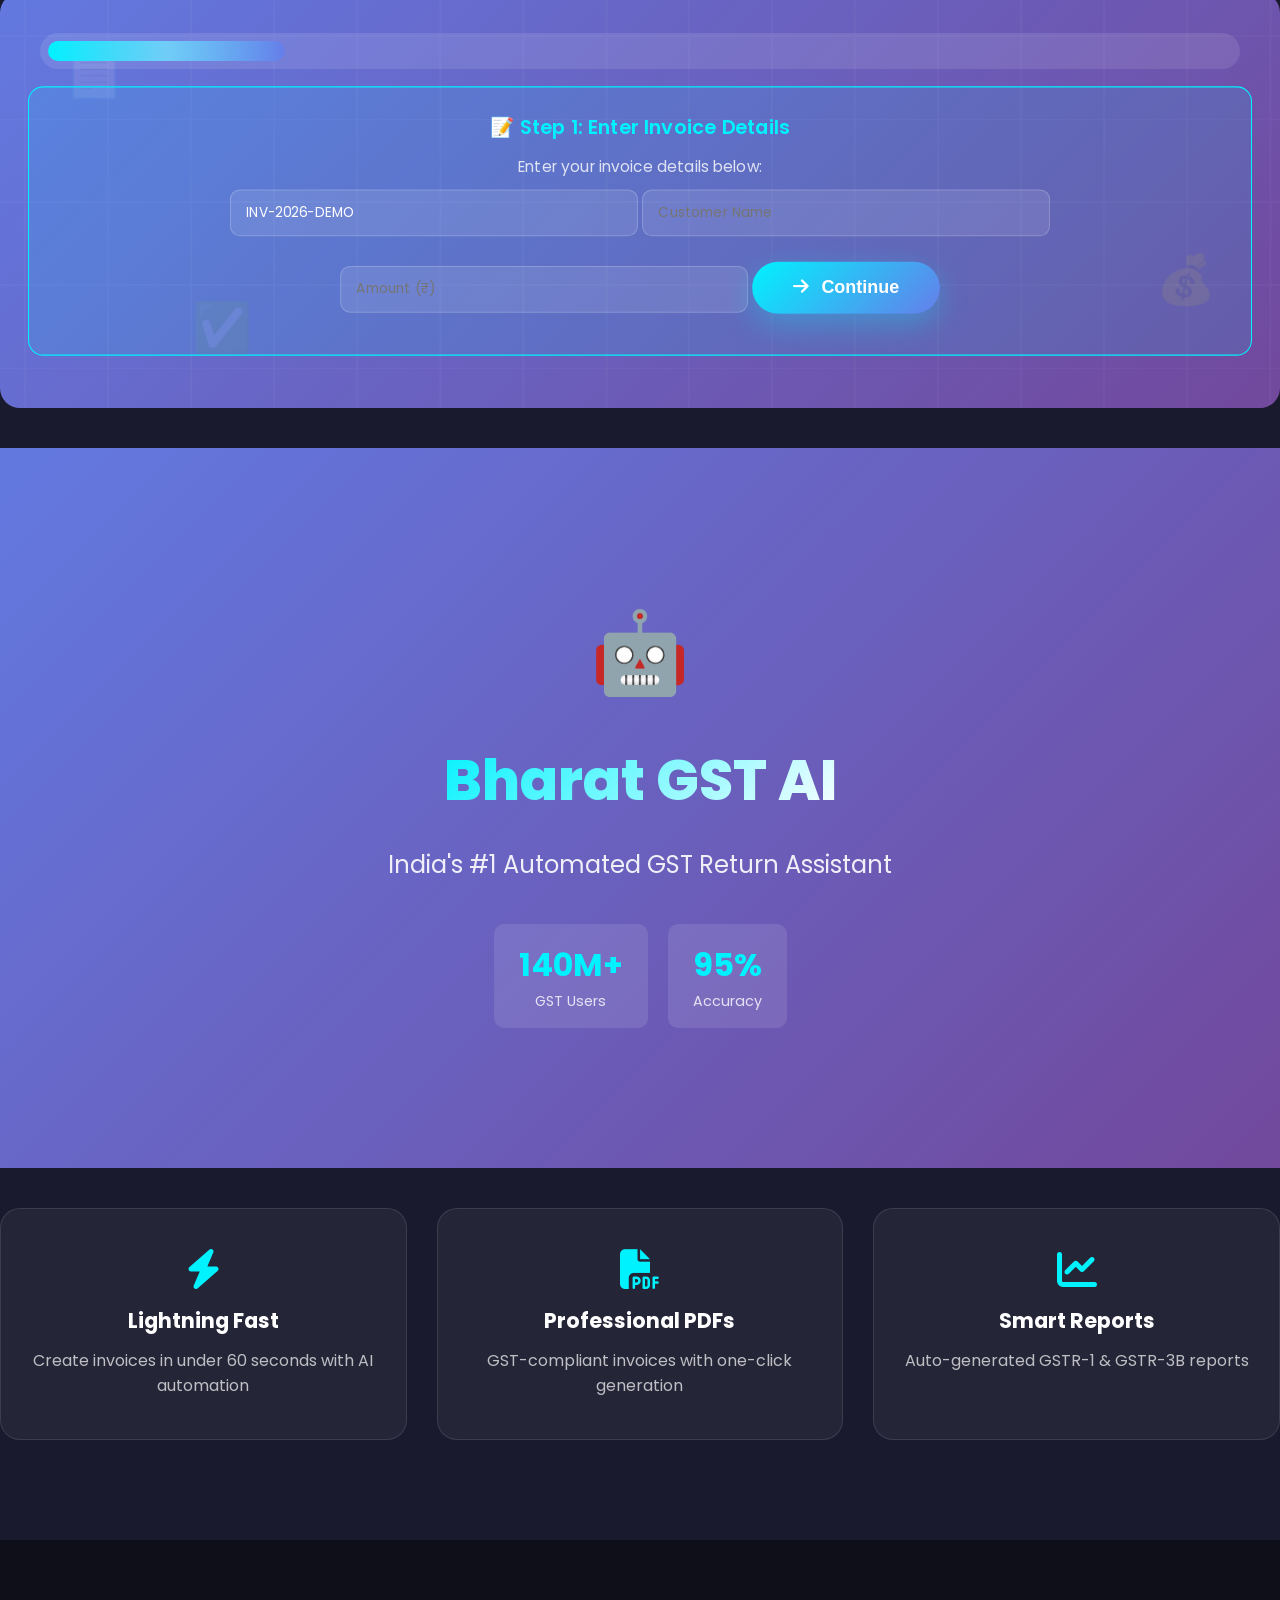
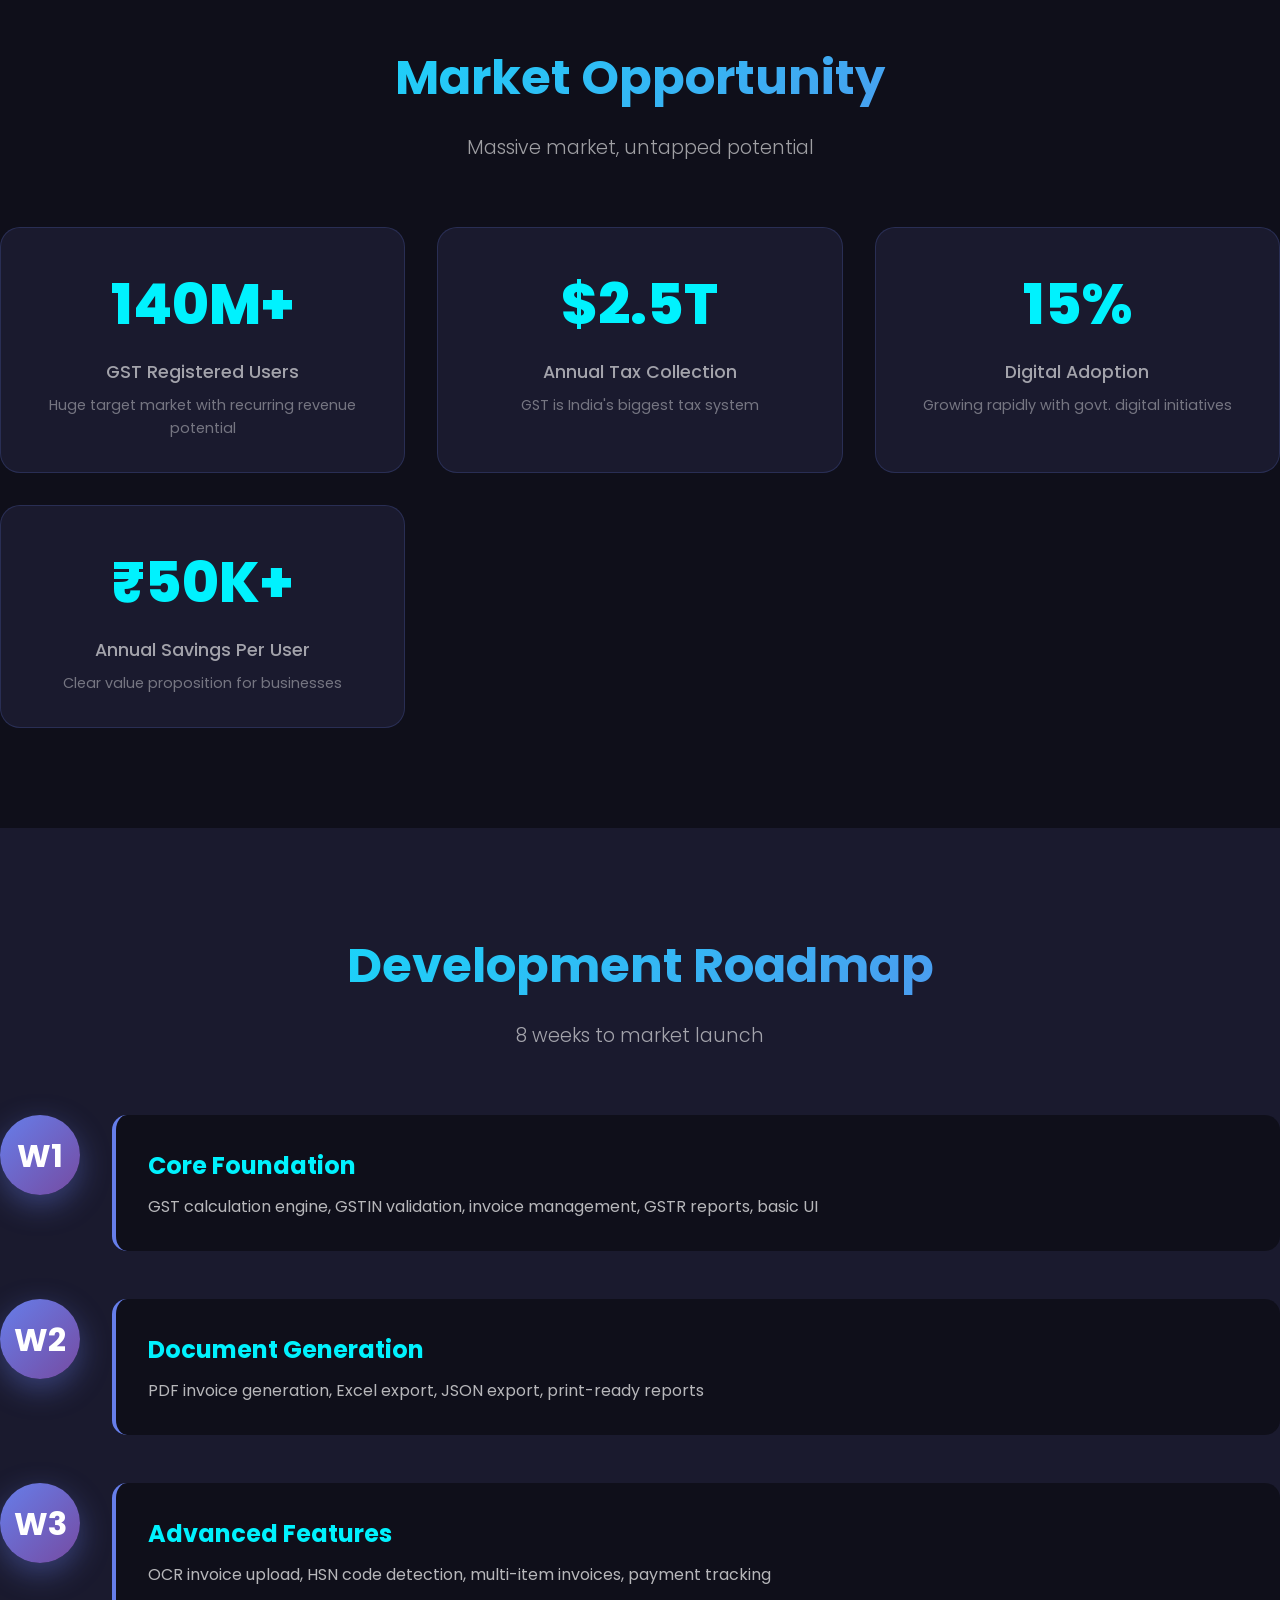
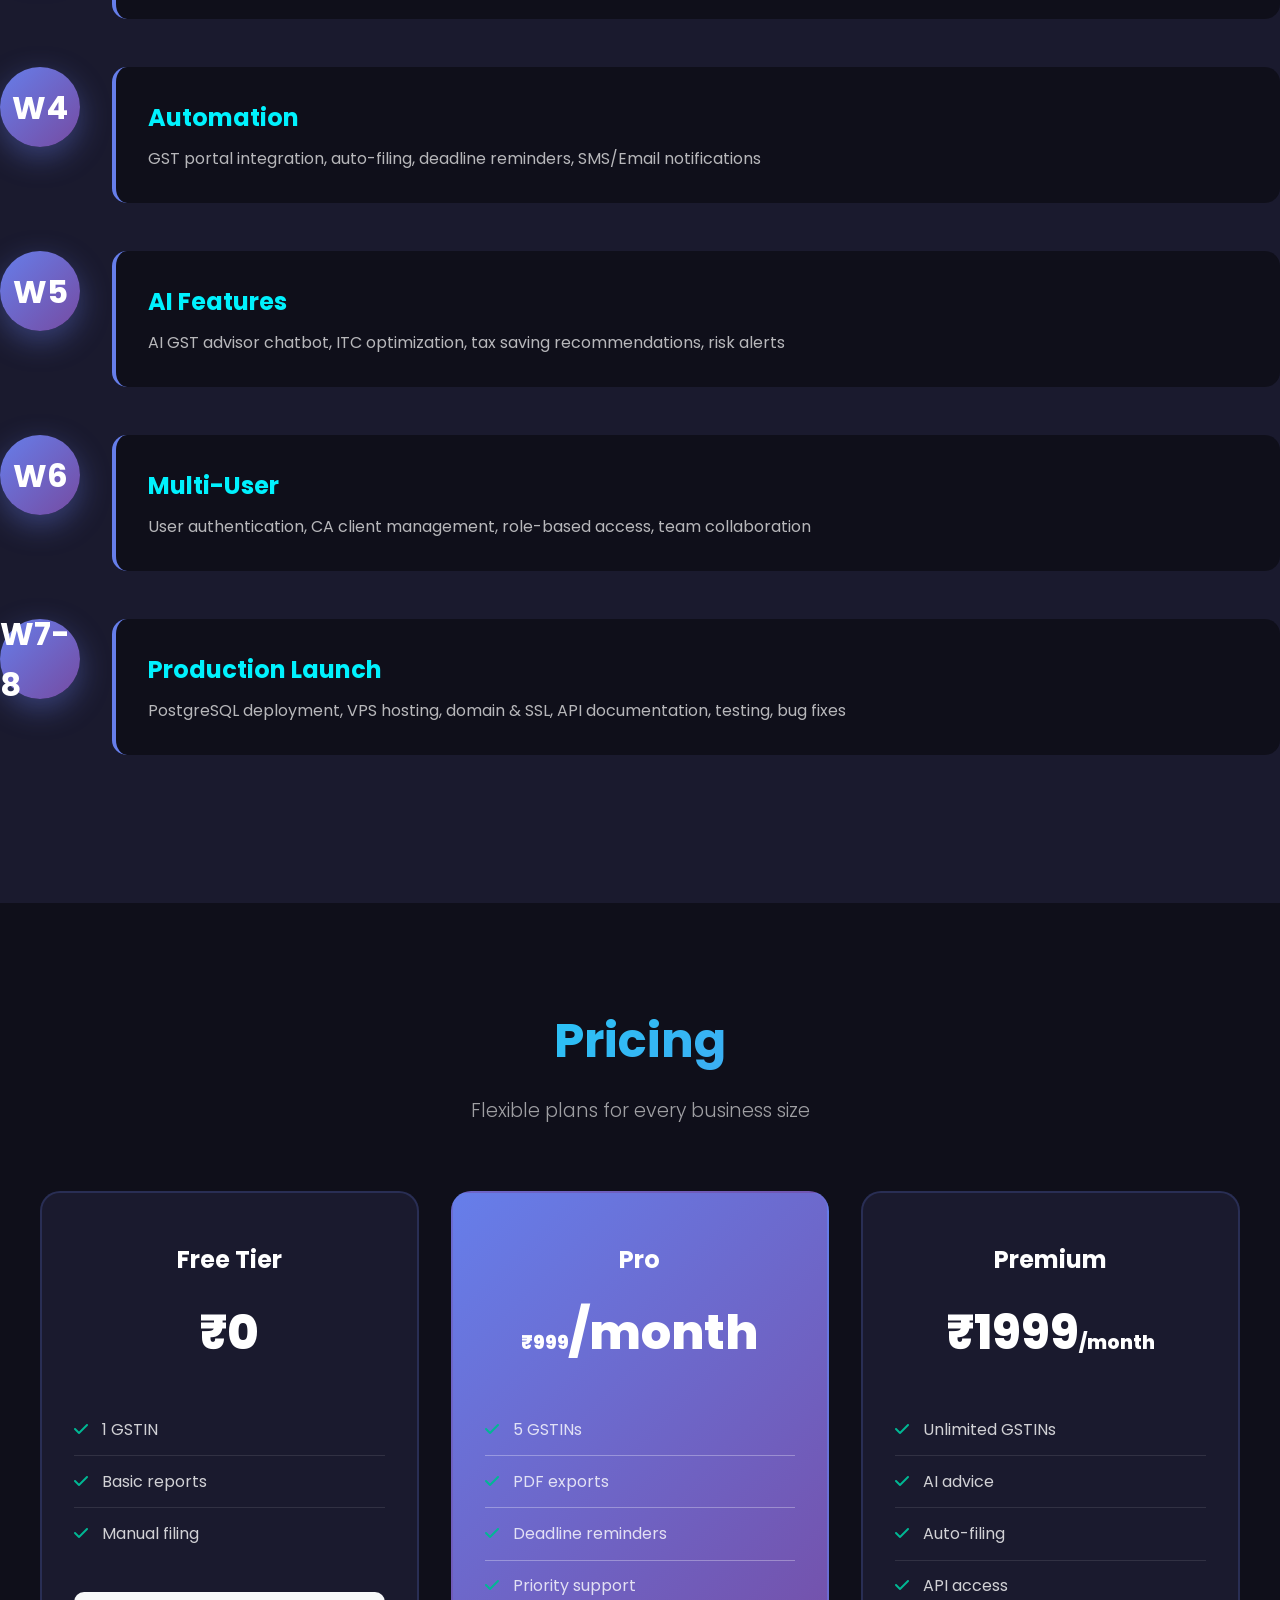
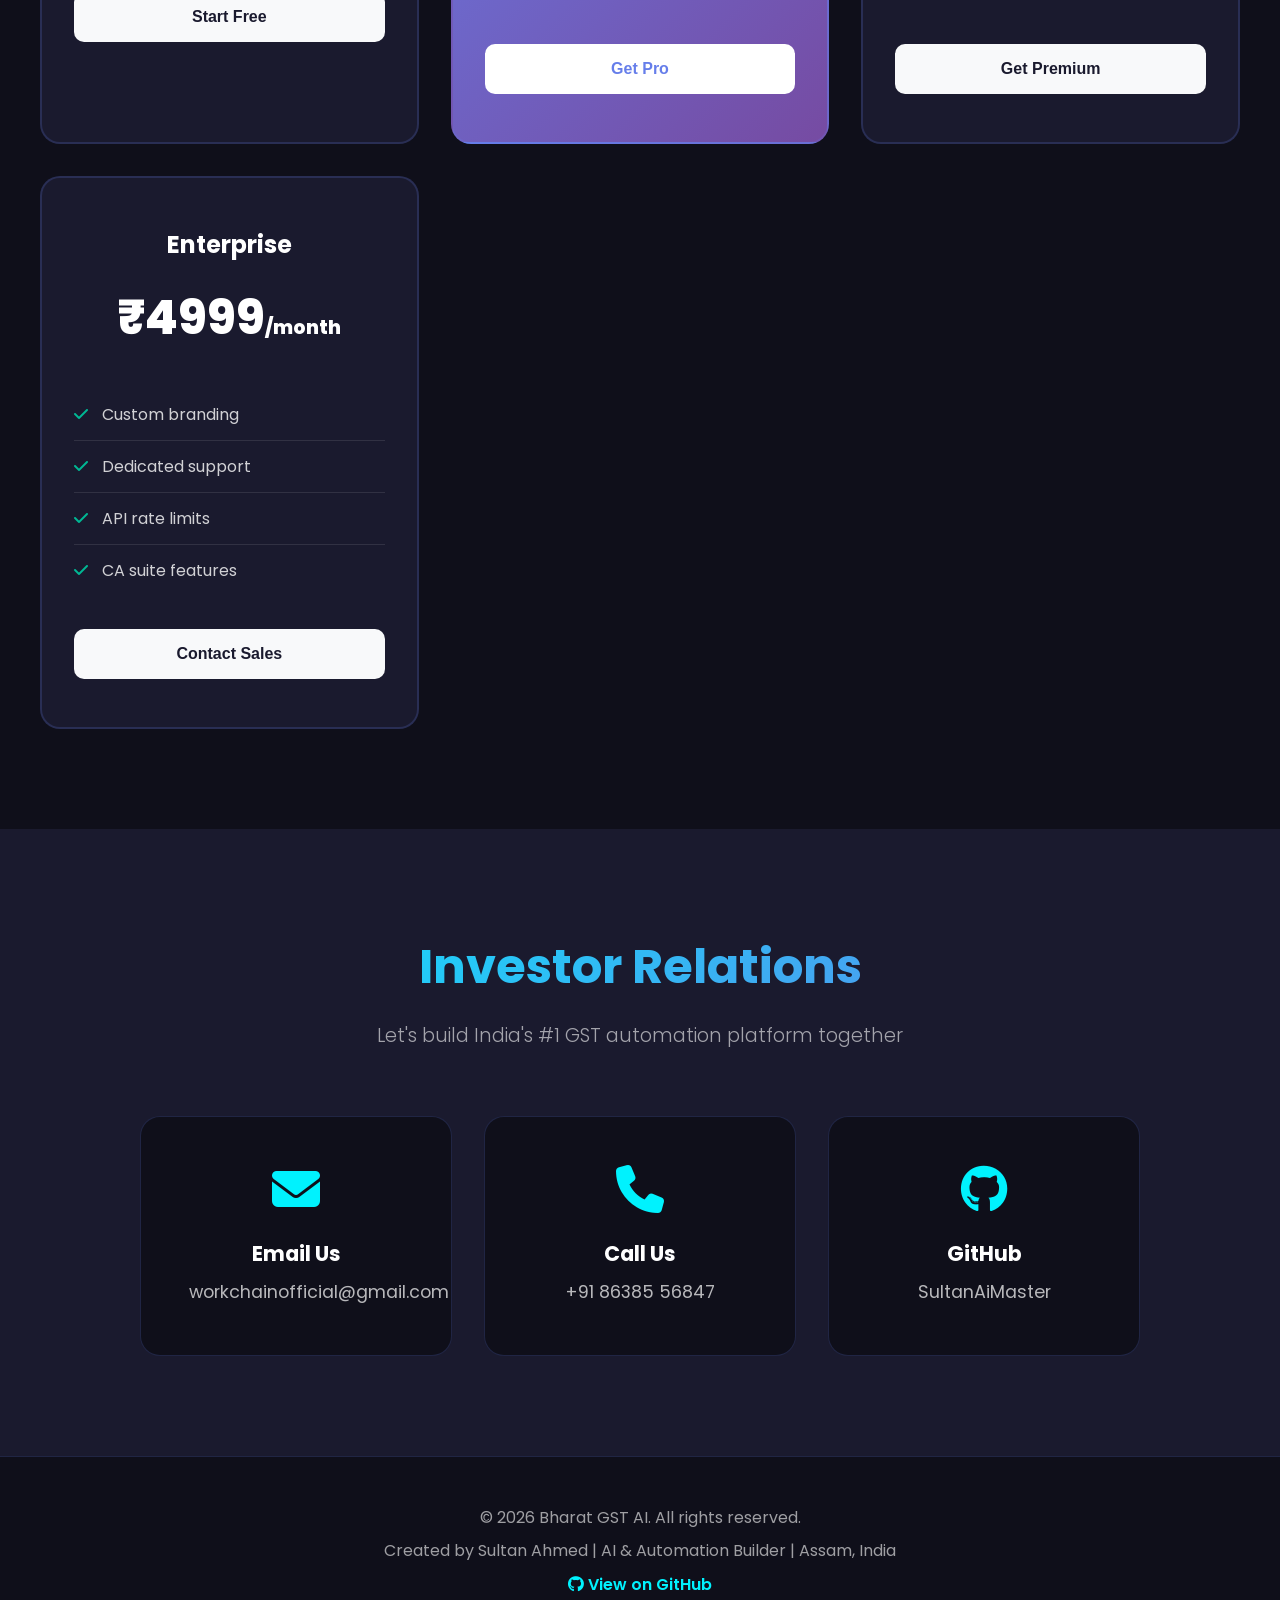
==== commit fbacd2f4: "ANIMATED VIDEO DEMO - Better than Real Video! 7-Slide Animated Video Added: - Introduction with puls" ====
--- a/index.html
+++ b/index.html
@@ -7,6 +7,7 @@
     <link rel="stylesheet" href="https://cdnjs.cloudflare.com/ajax/libs/font-awesome/6.4.0/css/all.min.css">
     <link href="https://fonts.googleapis.com/css2?family=Poppins:wght@300;400;500;600;700;800&display=swap" rel="stylesheet">
     <link rel="stylesheet" href="demo-interactive.css">
+    <link rel="stylesheet" href="demo-animated.css">
     <style>
         :root {
             --primary: #667eea;
@@ -1104,6 +1105,9 @@
                 <!-- Interactive Demo Container -->
                 <div id="interactiveDemo"></div>
 
+                <!-- Animated Video Demo Container -->
+                <div id="animatedDemoVideo" style="margin-top: 40px;"></div>
+
                 <!-- Original Feature Cards (below demo) -->
                 <div style="display: grid; grid-template-columns: repeat(auto-fit, minmax(300px, 1fr)); gap: 30px; margin-top: 40px;">
                     <div class="demo-feature-card">
@@ -1335,6 +1339,7 @@
         </p>
     </footer>
     <script src="demo-script.js"></script>
+    <script src="demo-interactive.js"></script>
+    <script src="demo-animated.js"></script>
 </body>
-    <script src="demo-interactive.js"></script>
 </html>
--- a/demo-animated.css
+++ b/demo-animated.css
@@ -0,0 +1,424 @@
+# Animated Video Demo Styles
+.demo-video-container {
+    background: linear-gradient(135deg, #0f0f1a 0%, #1a1a2e 100%);
+    border-radius: 20px;
+    overflow: hidden;
+    position: relative;
+    box-shadow: 0 20px 60px rgba(0, 242, 254, 0.15);
+}
+
+.demo-video-player {
+    position: relative;
+    aspect-ratio: 16 / 9;
+    overflow: hidden;
+}
+
+.demo-video-slide {
+    position: absolute;
+    top: 0;
+    left: 0;
+    width: 100%;
+    height: 100%;
+    display: flex;
+    align-items: center;
+    justify-content: center;
+    opacity: 0;
+    transition: opacity 0.8s cubic-bezier(0.4, 0, 0.2, 1);
+    padding: 40px;
+}
+
+.demo-video-slide.active {
+    opacity: 1;
+}
+
+.demo-video-slide.exiting {
+    opacity: 0;
+}
+
+/* Slide 1: Introduction */
+.slide-intro {
+    background: linear-gradient(135deg, rgba(102, 126, 234, 0.95), rgba(118, 75, 162, 0.95));
+    flex-direction: column;
+    text-align: center;
+}
+
+.slide-intro .logo {
+    font-size: 5rem;
+    margin-bottom: 20px;
+    animation: pulse 2s infinite;
+}
+
+.slide-intro h1 {
+    font-size: 3.5rem;
+    font-weight: 800;
+    margin-bottom: 20px;
+    background: linear-gradient(135deg, #00f2fe, #ffffff);
+    -webkit-background-clip: text;
+    -webkit-text-fill-color: transparent;
+    background-clip: text;
+}
+
+.slide-intro p {
+    font-size: 1.5rem;
+    opacity: 0.9;
+}
+
+/* Slide 2: Problem */
+.slide-problem {
+    background: linear-gradient(135deg, rgba(214, 48, 49, 0.1), rgba(255, 255, 255, 0.05));
+    flex-direction: column;
+}
+
+ slide-problem .pain-points {
+    display: grid;
+    grid-template-columns: repeat(3, 1fr);
+    gap: 30px;
+    width: 100%;
+    max-width: 800px;
+    margin-top: 30px;
+}
+
+.slide-problem .pain-point {
+    text-align: center;
+    padding: 30px 20px;
+    background: rgba(214, 48, 49, 0.1);
+    border-radius: 15px;
+    border: 1px solid rgba(214, 48, 49, 0.3);
+    animation: shake 0.5s ease-in-out;
+}
+
+.slide-problem .pain-point i {
+    font-size: 3rem;
+    color: #d63031;
+    margin-bottom: 15px;
+}
+
+.slide-problem .pain-point h3 {
+    font-size: 1.3rem;
+    margin-bottom: 10px;
+    color: #d63031;
+}
+
+/* Slide 3: Solution */
+.slide-solution,
+.slide-gst {
+    background: rgba(0, 242, 254, 0.05);
+    flex-direction: column;
+}
+
+.slide-solution .features-grid {
+    display: grid;
+    grid-template-columns: repeat(2, 1fr);
+    gap: 30px;
+    width: 100%;
+    max-width: 900px;
+    margin-top: 30px;
+}
+
+.slide-solution .feature-card {
+    background: rgba(0, 242, 254, 0.1);
+    padding: 30px;
+    border-radius: 15px;
+    text-align: center;
+    border: 1px solid rgba(0, 242, 254, 0.3);
+    transform: scale(0.9);
+    opacity: 0;
+    animation: featurePop 0.5s ease-out forwards;
+}
+
+.slide-solution .feature-card i {
+    font-size: 2.5rem;
+    color: #00f2fe;
+    margin-bottom: 15px;
+}
+
+.slide-solution .feature-card:nth-child(1) { animation-delay: 0.1s; }
+.slide-solution .feature-card:nth-child(2) { animation-delay: 0.2s; }
+.slide-solution .feature-card:nth-child(3) { animation-delay: 0.3s; }
+.slide-solution .feature-card:nth-child(4) { animation-delay: 0.4s; }
+
+/* Slide 4: GST Calculation Animation */
+.slide-gst .gst-display {
+    background: rgba(0, 242, 254, 0.1);
+    border: 2px solid #00f2fe;
+    border-radius: 20px;
+    padding: 40px;
+    min-width: 300px;
+    text-align: center;
+}
+
+.slide-gst .gst-display .amount {
+    font-size: 4rem;
+    font-weight: 800;
+    background: linear-gradient(135deg, #00f2fe, #00b894);
+    -webkit-background-clip: text;
+    -webkit-text-fill-color: transparent;
+    background-clip: text;
+    margin-bottom: 20px;
+}
+
+.slide-gst .gst-display .gst-breakdown {
+    display: grid;
+    grid-template-columns: repeat(3, 1fr);
+    gap: 20px;
+    margin-top: 30px;
+}
+
+.slide-gst .gst-breakdown .gst-item {
+    background: rgba(255, 255, 255, 0.1);
+    padding: 20px;
+    border-radius: 10px;
+}
+
+.slide-gst .gst-breakdown .gst-item h4 {
+    font-size: 0.9rem;
+    color: rgba(255, 255, 255, 0.7);
+    margin-bottom: 10px;
+}
+
+.slide-gst .gst-breakdown .gst-item .value {
+    font-size: 1.8rem;
+    font-weight: 700;
+    color: #00f2fe;
+}
+
+/* Slide 5: PDF Generation */
+.slide-pdf {
+    background: rgba(0, 184, 148, 0.05);
+    flex-direction: column;
+}
+
+.slide-pdf .pdf-animation {
+    display: flex;
+    align-items: center;
+    gap: 40px;
+    max-width: 800px;
+}
+
+.slide-pdf .pdf-preview {
+    width: 200px;
+    height: 280px;
+    background: white;
+    border-radius: 10px;
+    padding: 20px;
+    box-shadow: 0 10px 30px rgba(0, 0, 0, 0.3);
+    animation: pulse 2s infinite;
+}
+
+.slide-pdf .pdf-preview .invoice-header {
+    background: #667eea;
+    width: 100%;
+    height: 40px;
+    border-radius: 5px;
+    margin-bottom: 15px;
+}
+
+.slide-pdf .pdf-preview .invoice-lines {
+    display: flex;
+    flex-direction: column;
+    gap: 8px;
+}
+
+.slide-pdf .pdf-preview .line {
+    height: 8px;
+    background: #f0f0f0;
+    border-radius: 4px;
+}
+
+.slide-pdf .pdf-preview .line.short { width: 80%; }
+.slide-pdf .pdf-preview .line.medium { width: 60%; }
+.slide-pdf .pdf-preview .line.long { width: 90%; }
+
+.slide-pdf .success-animation {
+    text-align: center;
+    padding: 40px;
+
+}
+
+.slide-pdf .success-animation .check {
+    font-size: 6rem;
+    color: #00b894;
+    margin-bottom: 20px;
+    animation: scaleIn 0.5s ease-out;
+}
+
+/* Slide 6: GSTR Returns */
+.slide-gstr {
+    background: rgba(102, 126, 234, 0.05);
+    flex-direction: column;
+}
+
+.slide-gstr .gstr-cards {
+    display: grid;
+    grid-template-columns: repeat(3, 1fr);
+    gap: 30px;
+    width: 100%;
+    max-width: 900px;
+    margin-top: 30px;
+}
+
+.slide-gstr .gstr-card {
+    text-align: center;
+    padding: 30px 20px;
+    background: rgba(0, 242, 254, 0.1);
+    border-radius: 15px;
+    border: 2px solid rgba(0, 242, 254, 0.3);
+}
+
+.slide-gstr .gstr-card i {
+    font-size: 3rem;
+    color: #00f2fe;
+    margin-bottom: 15px;
+}
+
+.slide-gstr .gstr-card .status {
+    font-size: 1.5rem;
+    font-weight: 700;
+    color: #00b894;
+    margin-top: 10px;
+}
+
+.slide-gstr .time-saved {
+    background: linear-gradient(135deg, #00f2fe, #667eea);
+    padding: 20px 40px;
+    border-radius: 50px;
+    margin-top: 30px;
+    font-size: 1.3rem;
+    font-weight: 700;
+    animation: pulse 2s infinite;
+}
+
+/* Slide 7: CTA */
+.slide-cta {
+    background: linear-gradient(135deg, #667eea, #764ba2);
+    flex-direction: column;
+    text-align: center;
+}
+
+.slide-cta h2 {
+    font-size: 3rem;
+    margin-bottom: 20px;
+}
+
+.slide-cta .cta-button {
+    display: inline-block;
+    background: white;
+    color: #667eea;
+    padding: 20px 50px;
+    border-radius: 50px;
+    font-size: 1.3rem;
+    font-weight: 700;
+    text-decoration: none;
+    margin-top: 30px;
+    animation: bounce 2s infinite;
+}
+
+/* Video Controls */
+.demo-video-controls {
+    position: absolute;
+    bottom: 0;
+    left: 0;
+    right: 0;
+    background: rgba(0, 0, 0, 0.85);
+    padding: 15px 20px;
+    display: flex;
+    align-items: center;
+    gap: 20px;
+    z-index: 10;
+}
+
+.demo-video-controls .play-btn {
+    background: none;
+    border: none;
+    color: white;
+    font-size: 1.5rem;
+    cursor: pointer;
+    transition: all 0.3s ease;
+}
+
+.demo-video-controls .play-btn:hover {
+    color: #00f2fe;
+    transform: scale(1.1);
+}
+
+.demo video-controls .progress-bar {
+    flex: 1;
+    height: 6px;
+    background: rgba(255, 255, 255, 0.2);
+    border-radius: 3px;
+    overflow: hidden;
+}
+
+.demo-video-controls .progress-fill {
+    height: 100%;
+    background: linear-gradient(90deg, #00f2fe, #667eea);
+    border-radius: 3px;
+    transition: width 0.3s ease;
+}
+
+.demo-video-controls .time-display {
+    color: rgba(255, 255, 255, 0.8);
+    font-size: 0.9rem;
+    font-family: monospace;
+}
+
+.demo-video-controls .slide-number {
+    color: rgba(255, 255, 255, 0.6);
+    font-size: 0.9rem;
+}
+
+/* Animations */
+@keyframes pulse {
+    0%, 100% { transform: scale(1); }
+    50% { transform: scale(1.05); }
+}
+
+@keyframes shake {
+    0%, 100% { transform: translateX(0); }
+    25% { transform: translateX(-5px); }
+    75% { transform: translateX(5px); }
+}
+
+@keyframes featurePop {
+    from {
+        transform: scale(0.9);
+        opacity: 0;
+    }
+    to {
+        transform: scale(1);
+        opacity: 1;
+    }
+}
+
+@keyframes scaleIn {
+    from { transform: scale(0); }
+    to { transform: scale(1); }
+}
+
+@keyframes bounce {
+    0%, 100% { transform: translateY(0); }
+    50% { transform: translateY(-10px); }
+}
+
+/* Responsive */
+@media (max-width: 768px) {
+    .slide-solution .features-grid {
+        grid-template-columns: 1fr;
+    }
+
+    .slide-problem .pain-points {
+        grid-template-columns: 1fr;
+    }
+
+    .slide-gstr .gstr-cards {
+        grid-template-columns: 1fr;
+    }
+
+    .slide-pdf .pdf-animation {
+        flex-direction: column;
+    }
+
+    .slide-cta h2 {
+        font-size: 2rem;
+    }
+}
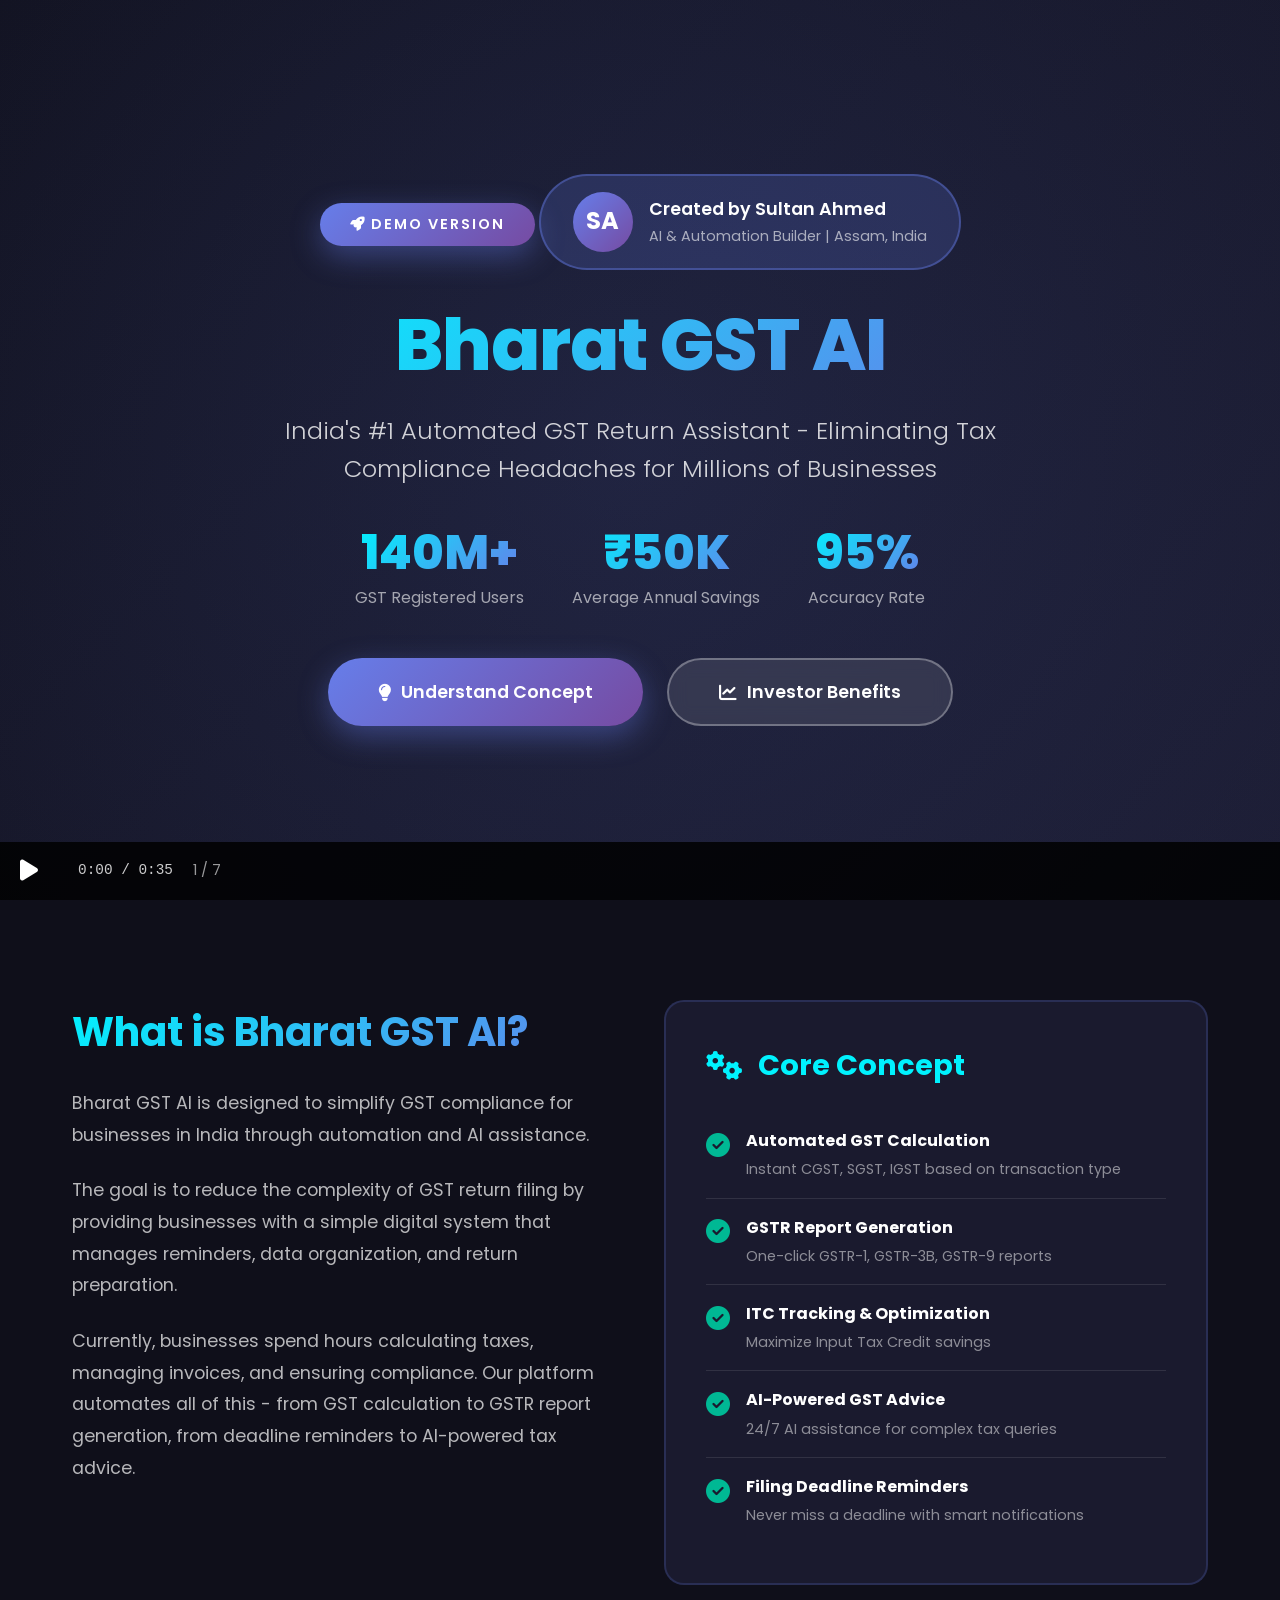
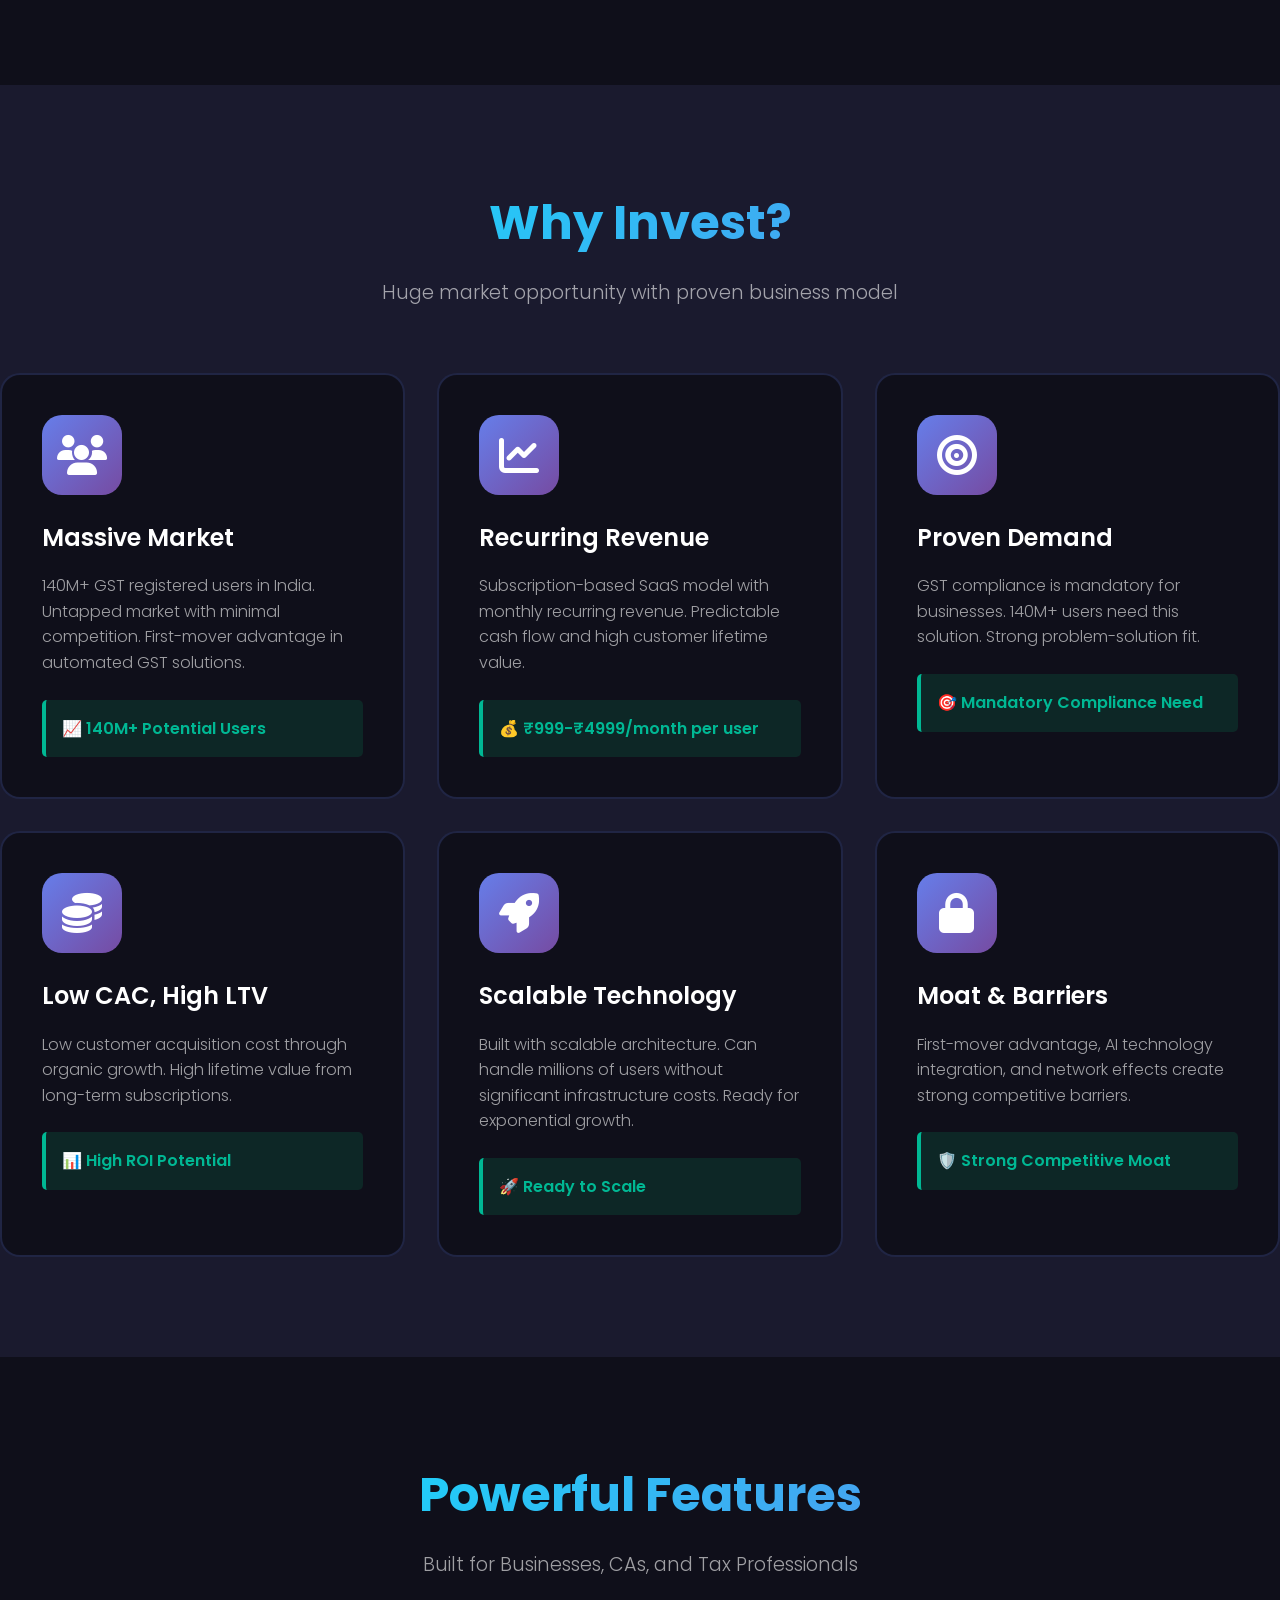
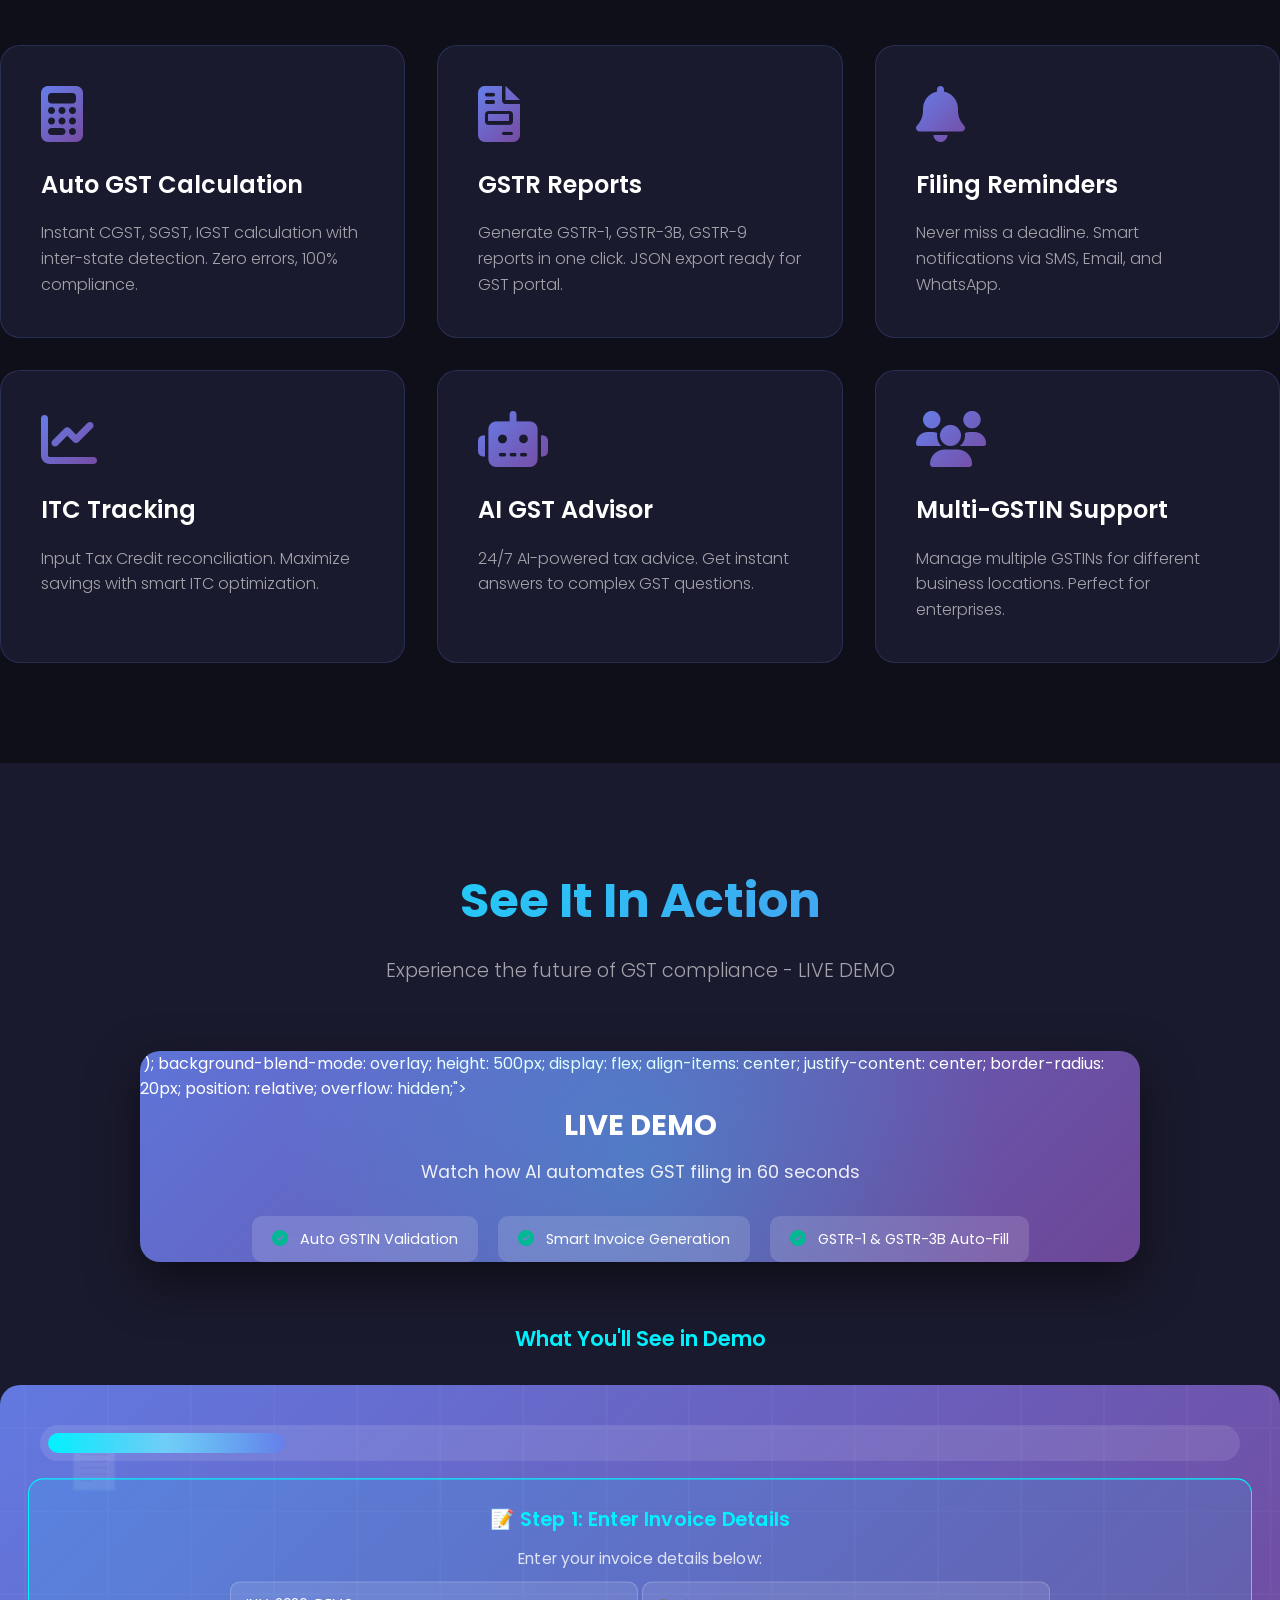
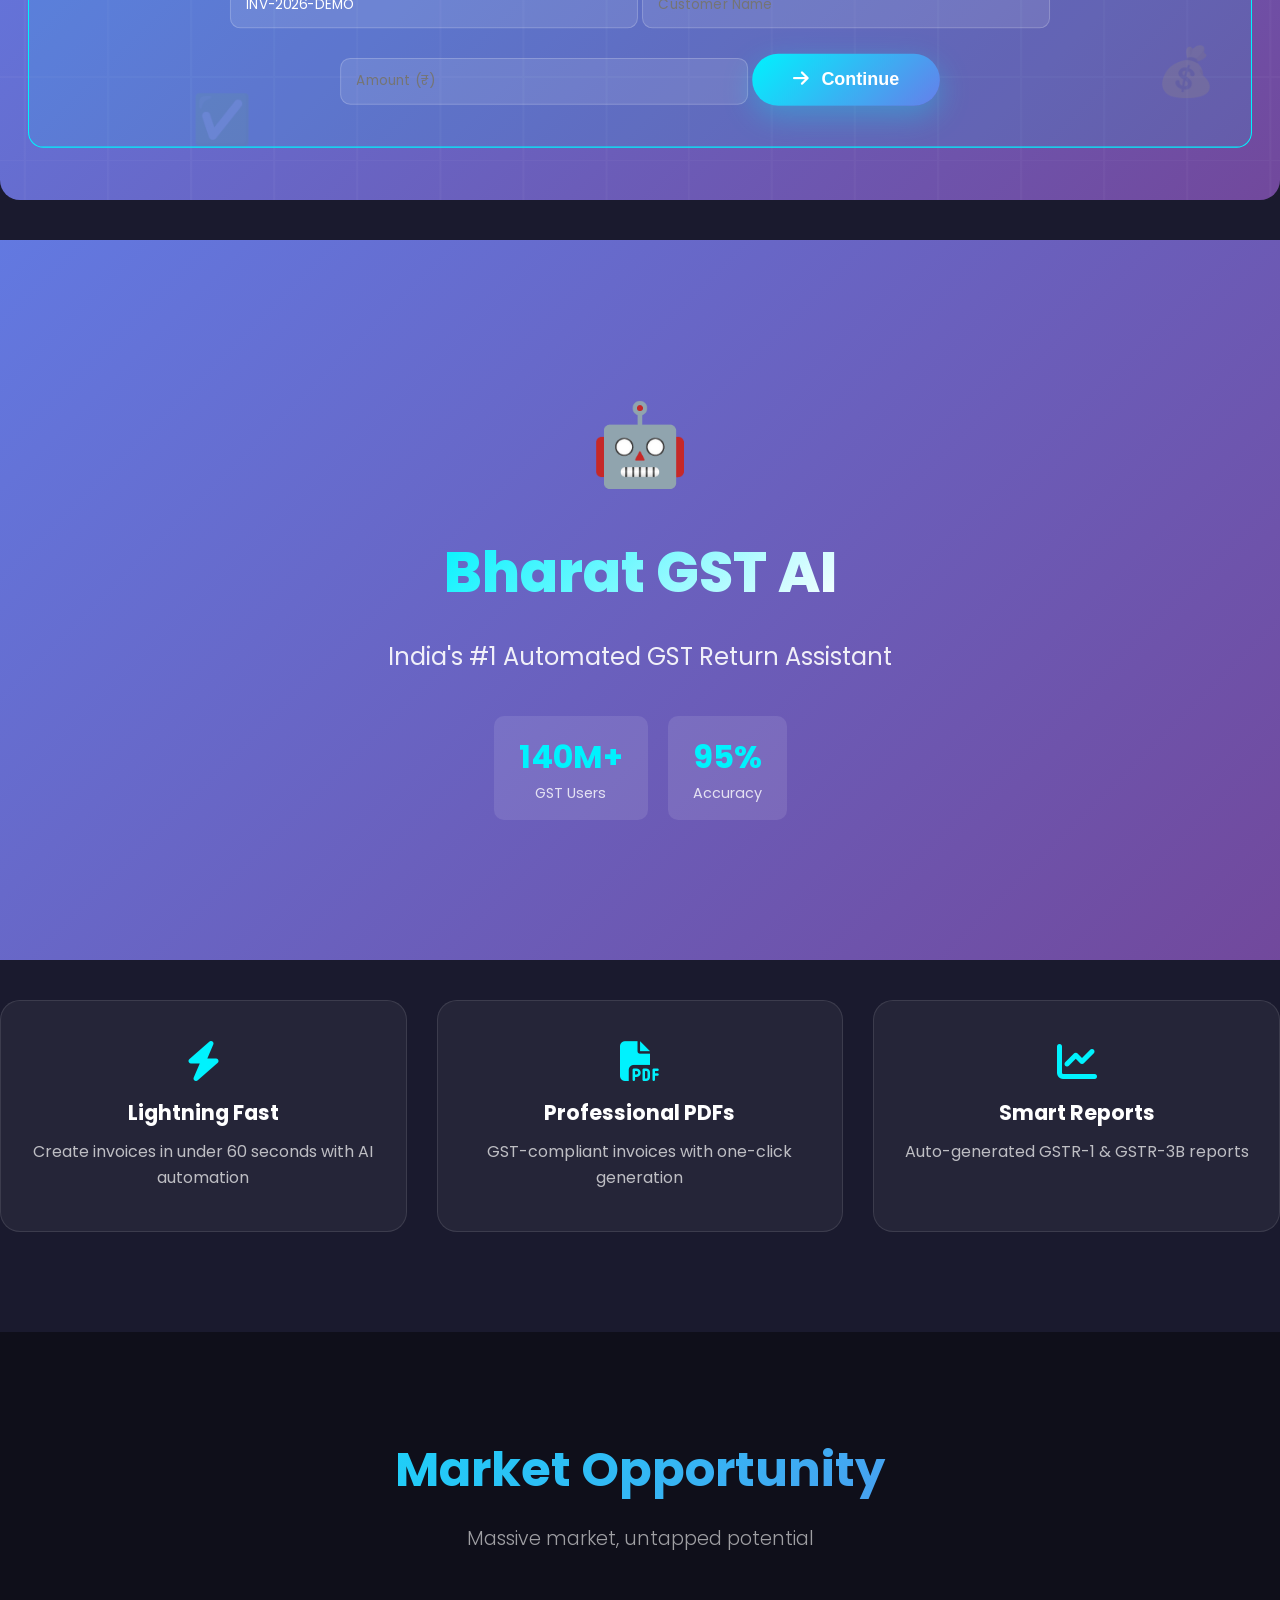
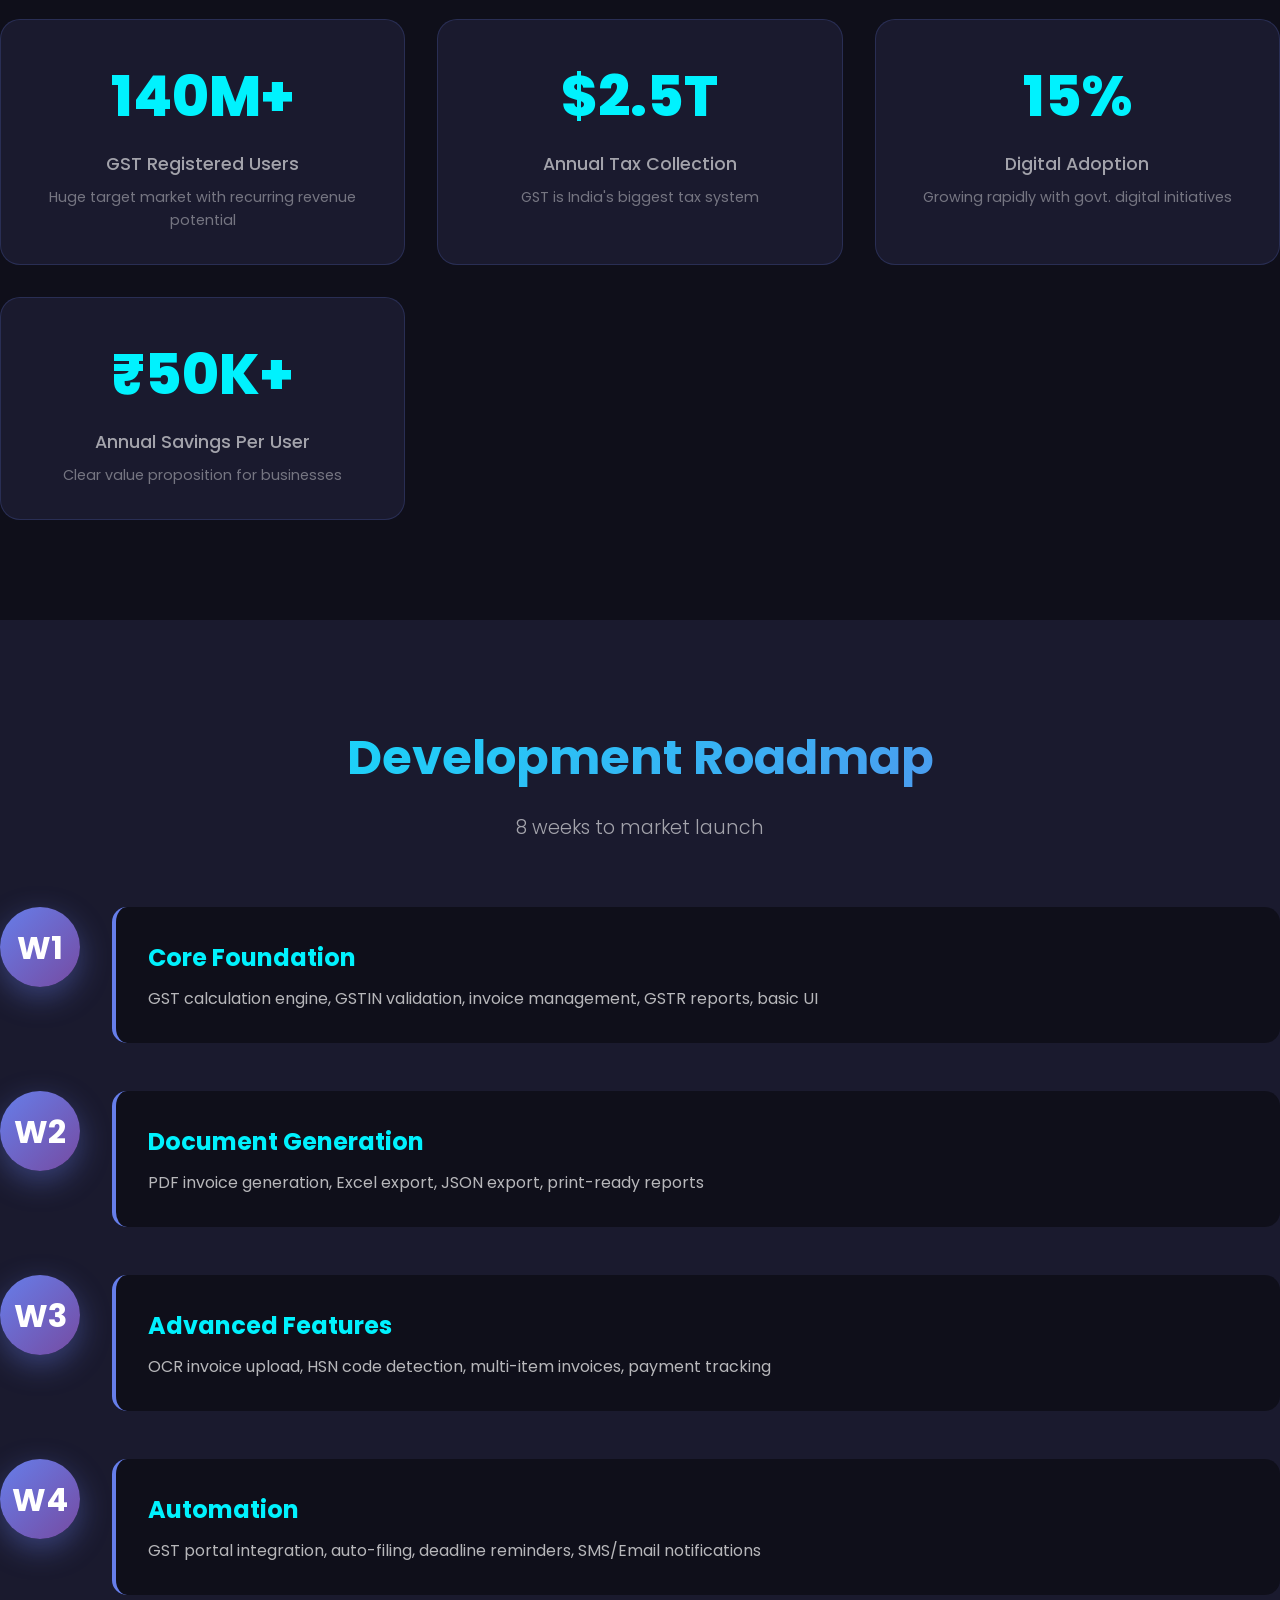
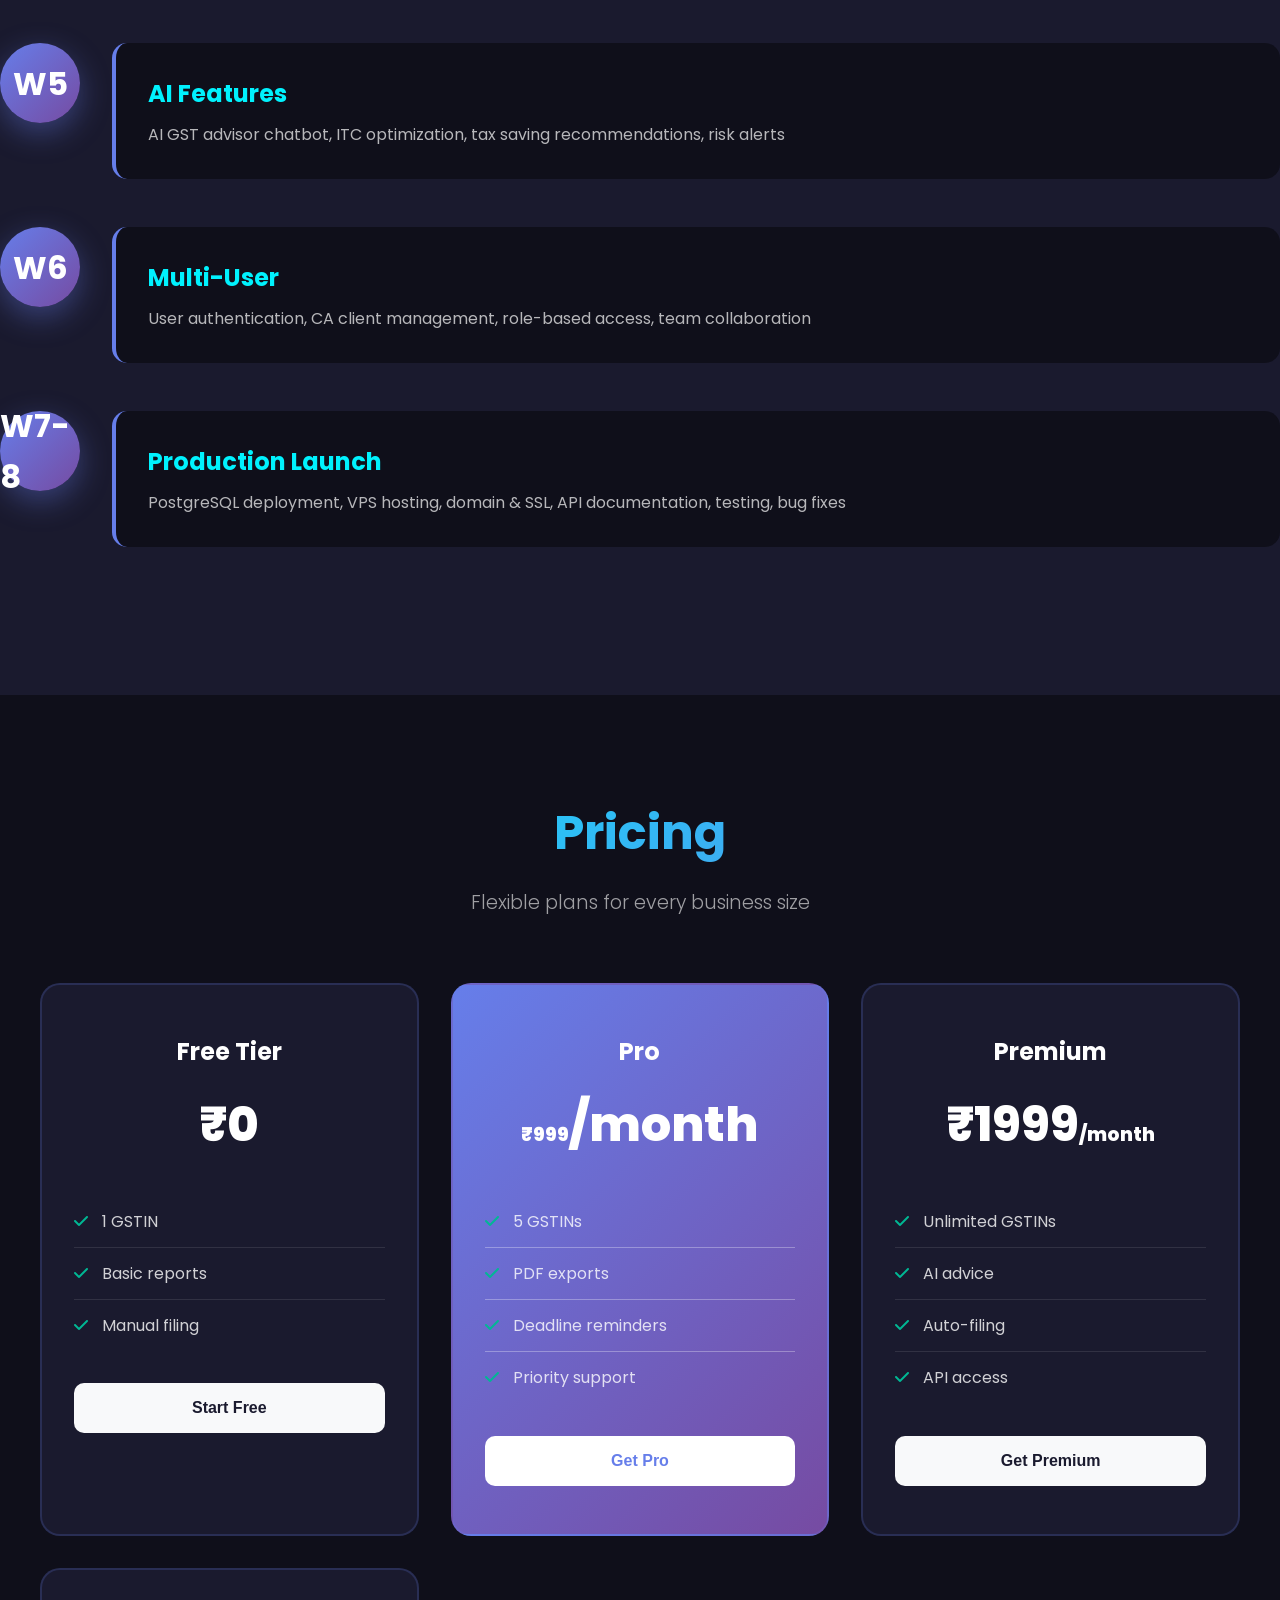
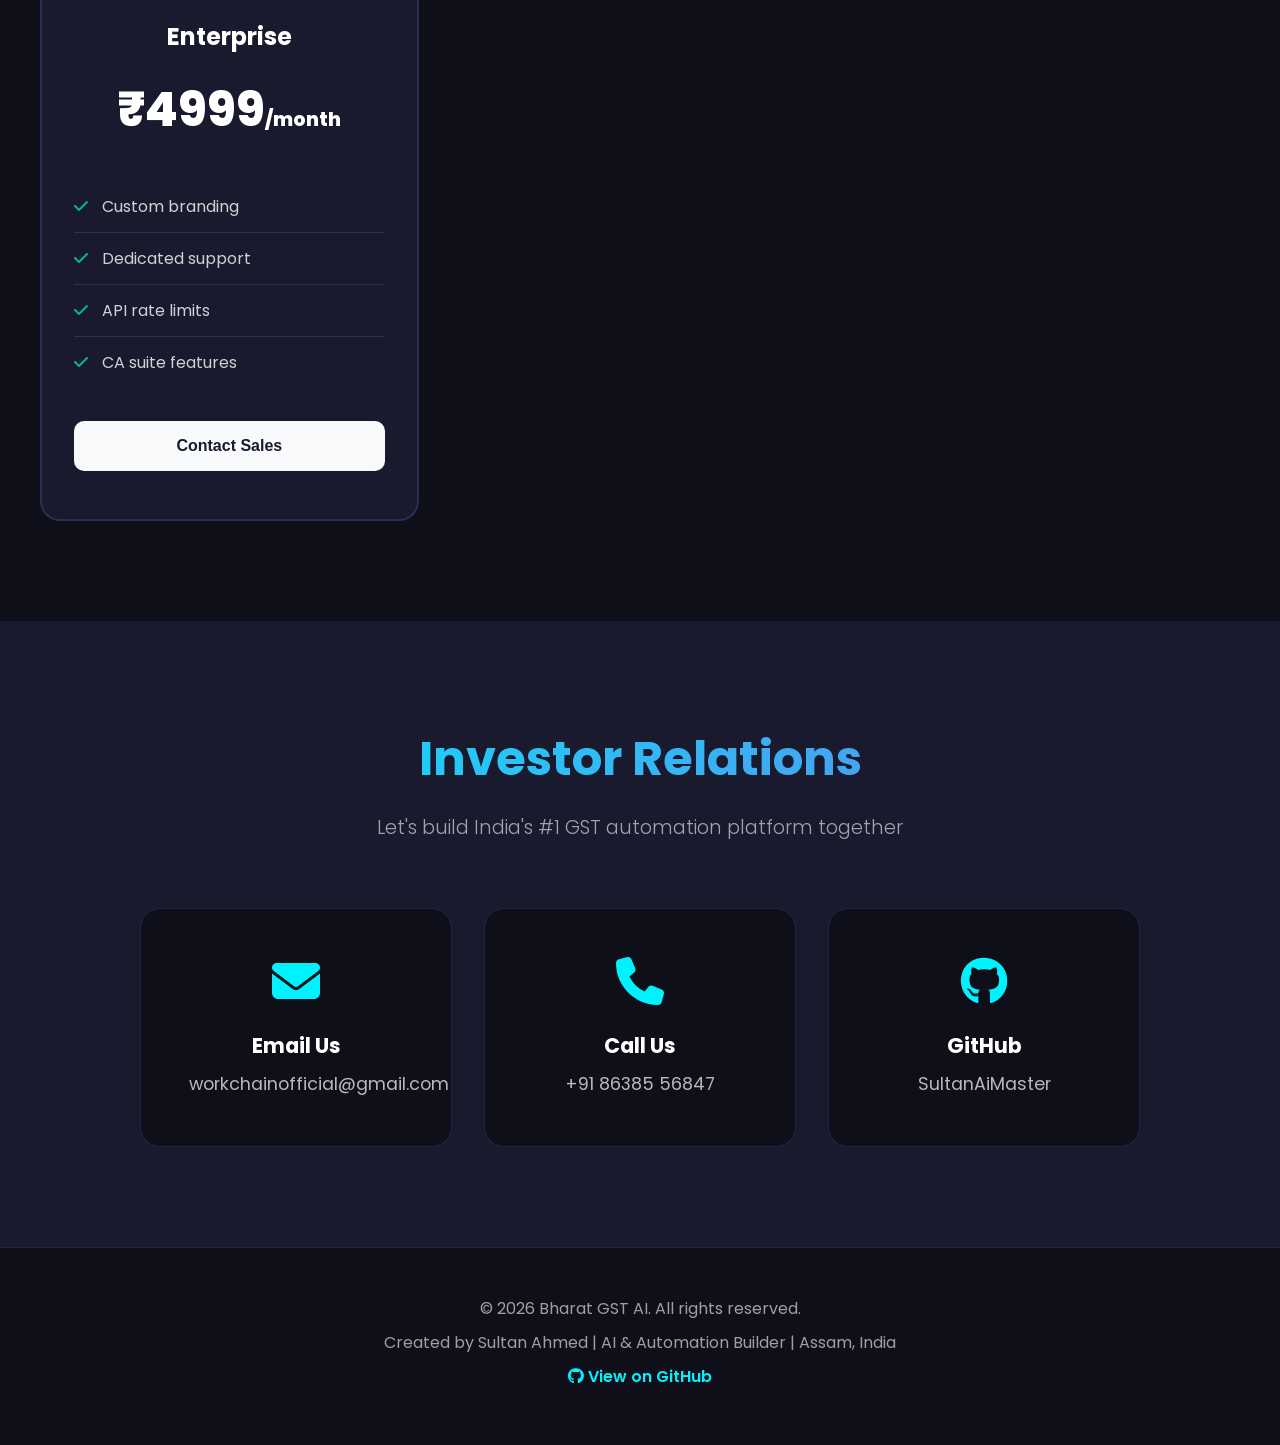
==== commit a54d690d: "Removed wrong play button from demo section - Removed circular play icon - Removed 'Start Demo Now' " ====
--- a/index.html
+++ b/index.html
@@ -1071,15 +1071,8 @@
                 <div style="background: linear-gradient(135deg, rgba(102, 126, 234, 0.9), rgba(118, 75, 162, 0.9)), url('data:image/svg+xml,<svg xmlns=\"http://www.w3.org/2000/svg\" viewBox=\"0 0 100 100\"><defs><pattern id=\"grid\" width=\"10\" height=\"10\" patternUnits=\"userSpaceOnUse\"><path d=\"M 10 0 L 0 0 0 10\" fill=\"none\" stroke=\"rgba(255,255,255,0.1)\" stroke-width=\"0.5\"/></pattern></defs><rect width=\"100\" height=\"100\" fill=\"url(%23grid)\"/></svg>'); background-blend-mode: overlay; height: 500px; display: flex; align-items: center; justify-content: center; border-radius: 20px; position: relative; overflow: hidden;">
                     <div style="position: absolute; top: 0; left: 0; right: 0; bottom: 0; background: radial-gradient(circle at center, rgba(0, 242, 254, 0.2) 0%, transparent 70%);"></div>
                     <div style="text-align: center; position: relative; z-index: 2;">
-                        <div style="background: rgba(255,255,255,0.1); border-radius: 50%; width: 100px; height: 100px; display: flex; align-items: center; justify-content: center; margin: 0 auto 20px; border: 3px solid rgba(0, 242, 254, 0.5); box-shadow: 0 0 40px rgba(0, 242, 254, 0.3);">
-                            <i class="fas fa-play" style="font-size: 3rem; color: #00f2fe; margin-left: 5px;"></i>
-                        </div>
                         <p style="color: white; font-size: 1.8rem; font-weight: 700; margin-bottom: 10px;">LIVE DEMO</p>
                         <p style="color: rgba(255,255,255,0.9); font-size: 1.1rem; max-width: 500px; margin: 0 auto 30px;">Watch how AI automates GST filing in 60 seconds</p>
-                        <a href="demo.html" style="display: inline-block; background: linear-gradient(135deg, #00f2fe, #667eea); color: white; text-decoration: none; padding: 15px 40px; border-radius: 50px; font-weight: 600; font-size: 1.1rem; transition: all 0.3s ease; box-shadow: 0 10px 30px rgba(102, 126, 234, 0.3);">
-                            <i class="fas fa-rocket" style="margin-right: 8px;"></i>
-                            Start Demo Now
-                        </a>
                         <div style="margin-top: 30px; display: flex; justify-content: center; gap: 20px; flex-wrap: wrap;">
                             <div style="background: rgba(255,255,255,0.15); padding: 10px 20px; border-radius: 10px; backdrop-filter: blur(10px);">
                                 <i class="fas fa-check-circle" style="color: #00b894; margin-right: 8px;"></i>
